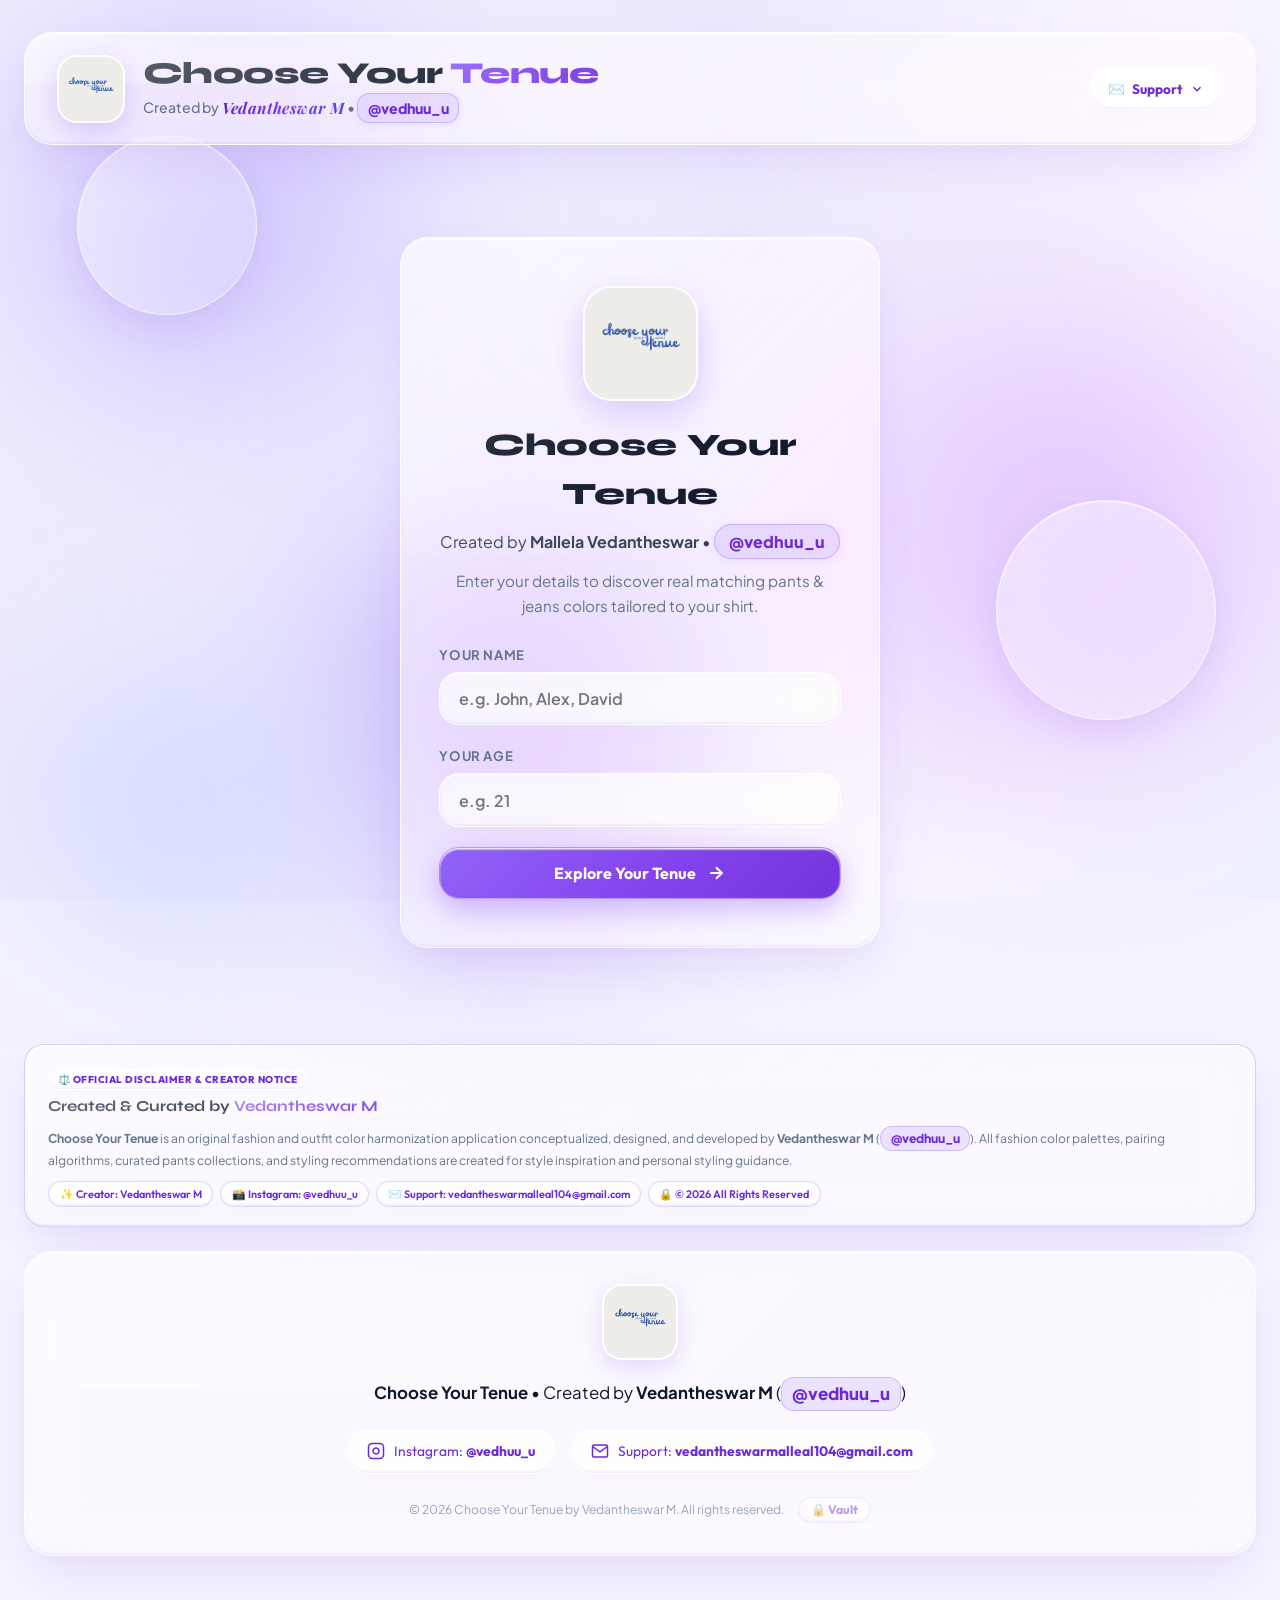
==== index.html @ fa58773b "Update creator name to Vedantheswar M" ====
<!DOCTYPE html>
<html lang="en">
<head>
  <meta charset="UTF-8">
  <meta name="viewport" content="width=device-width, initial-scale=1.0, maximum-scale=5.0, user-scalable=yes">
  <meta name="theme-color" content="#F5F3FF">
  <meta name="apple-mobile-web-app-capable" content="yes">
  <meta name="apple-mobile-web-app-status-bar-style" content="default">
  <title>Choose Your Tenue • by Vedantheswar M (@vedhuu_u)</title>
  <link rel="icon" type="image/png" href="images/logo.png">
  <link rel="preconnect" href="https://fonts.googleapis.com">
  <link rel="preconnect" href="https://fonts.gstatic.com" crossorigin>
  <link href="https://fonts.googleapis.com/css2?family=Plus+Jakarta+Sans:wght@400;500;600;700;800&family=Syne:wght@600;700;800&family=Outfit:wght@500;600;700;800&family=Playfair+Display:ital,wght@0,600;0,700;1,600;1,700&display=swap" rel="stylesheet">
  <link rel="stylesheet" href="style.css">
</head>
<body>
  <!-- DYNAMIC FLOATING GLASS REFRACTION ORBS & DISCS -->
  <div class="glass-orb orb-lavender-1"></div>
  <div class="glass-orb orb-lavender-2"></div>
  <div class="glass-orb orb-lavender-3"></div>
  <div class="glass-orb orb-lavender-4"></div>
  <div class="glass-geometric glass-disc-1"></div>
  <div class="glass-geometric glass-disc-2"></div>

  <div class="app-container">
    
    <!-- HEADER (DESKTOP & MOBILE RESPONSIVE) -->
    <header class="app-header glass-card-ultra">
      <div class="glass-sheen"></div>
      <div class="logo">
        <div class="logo-img-wrapper glass-chip-ultra">
          <img src="images/logo.png" alt="Choose Your Tenue Logo" class="brand-logo-img">
        </div>
        <div class="brand-text-container">
          <h1 class="brand-title">Choose Your <span>Tenue</span></h1>
          <p class="brand-tagline">Created by <strong class="creator-name-styled">Vedantheswar M</strong> • <a href="https://www.instagram.com/vedhuu_u?igsi=MW04eDJ3dDV0NHNpYw==" target="_blank" rel="noopener noreferrer" class="creator-tag">@vedhuu_u</a></p>
        </div>
      </div>

      <div class="header-actions">
        <!-- HOVER/TAP SUPPORT DROPDOWN (REVEALS INSTAGRAM & EMAIL) -->
        <div class="support-dropdown-container" id="supportDropdown">
          <button type="button" class="support-trigger-btn glass-chip-ultra" aria-haspopup="true" aria-expanded="false" id="supportBtn">
            <span class="support-icon">✉️</span>
            <span class="support-text">Support</span>
            <svg class="dropdown-arrow" width="14" height="14" viewBox="0 0 24 24" fill="none" stroke="currentColor" stroke-width="2.5"><path d="M6 9l6 6 6-6"/></svg>
          </button>

          <!-- FROSTED GLASS SUPPORT POPOVER -->
          <div class="support-glass-popover glass-card-ultra">
            <div class="glass-sheen"></div>
            <div class="popover-header">
              <span class="popover-badge">Contact & Creator</span>
              <h4>Need Outfit Help?</h4>
              <p class="popover-sub">Connect with Vedantheswar M via Instagram or Email</p>
            </div>

            <div class="popover-links-list">
              <!-- INSTAGRAM -->
              <a href="https://www.instagram.com/vedhuu_u?igsi=MW04eDJ3dDV0NHNpYw==" target="_blank" rel="noopener noreferrer" class="popover-link-card glass-card-inner-ultra">
                <div class="link-icon-box ig-icon-bg">📸</div>
                <div class="link-details">
                  <span class="link-platform">Instagram Profile</span>
                  <span class="link-handle">@vedhuu_u</span>
                </div>
                <span class="link-external-icon">↗</span>
              </a>

              <!-- EMAIL -->
              <a href="mailto:vedantheswarmalleal104@gmail.com" class="popover-link-card glass-card-inner-ultra">
                <div class="link-icon-box mail-icon-bg">✉️</div>
                <div class="link-details">
                  <span class="link-platform">Support Email</span>
                  <span class="link-handle email-truncate">vedantheswarmalleal104@gmail.com</span>
                </div>
                <span class="link-external-icon">↗</span>
              </a>
            </div>
          </div>
        </div>

        <!-- USER PROFILE BADGE -->
        <div id="userProfileBadge" class="user-badge glass-chip-ultra hidden">
          <span class="avatar-icon">👤</span>
          <div class="user-info">
            <span id="displayUserName" class="user-name">Alex</span>
            <span id="displayUserAge" class="user-age">Age 22</span>
          </div>
          <button id="logoutBtn" class="btn-logout" title="Change Profile">Change</button>
        </div>
      </div>
    </header>

    <!-- STEP 1: SIMPLE LOGIN (DESKTOP & MOBILE ADAPTIVE) -->
    <section id="loginSection" class="card login-card glass-card-ultra active-section">
      <div class="glass-sheen"></div>
      <div class="card-header">
        <div class="login-logo-wrapper glass-chip-ultra">
          <img src="images/logo.png" alt="Choose Your Tenue Official Logo" class="login-logo-img">
        </div>
        <h2>Choose Your Tenue</h2>
        <p class="login-subtext">Created by <strong>Mallela Vedantheswar</strong> • <a href="https://www.instagram.com/vedhuu_u?igsi=MW04eDJ3dDV0NHNpYw==" target="_blank" rel="noopener noreferrer" class="creator-badge">@vedhuu_u</a></p>
        <p class="login-desc">Enter your details to discover real matching pants & jeans colors tailored to your shirt.</p>
      </div>
      
      <form id="loginForm" class="login-form">
        <div class="input-group">
          <label for="userName">Your Name</label>
          <input type="text" id="userName" placeholder="e.g. John, Alex, David" required autocomplete="name" class="glass-input-ultra">
        </div>

        <div class="input-group">
          <label for="userAge">Your Age</label>
          <input type="number" id="userAge" placeholder="e.g. 21" min="10" max="100" required class="glass-input-ultra">
        </div>

        <button type="submit" class="btn btn-primary btn-block glass-btn-primary">
          <span>Explore Your Tenue</span>
          <svg width="20" height="20" viewBox="0 0 24 24" fill="none" stroke="currentColor" stroke-width="2.5"><path d="M5 12h14M12 5l7 7-7 7"/></svg>
        </button>
      </form>
    </section>

    <!-- STEP 2: SHIRT UPLOAD & RESULTS STUDIO -->
    <main id="mainStudio" class="studio-container hidden">
      
      <!-- TOP INPUT BAR: UPLOAD SHIRT IMAGE -->
      <section class="card input-card glass-card-ultra">
        <div class="glass-sheen"></div>
        <div class="input-card-header">
          <h3>Upload Your Shirt Photo</h3>
          <p>Drop a photo of your shirt to automatically analyze the tone and match real pant colors</p>
        </div>

        <div class="single-upload-container">
          <div class="upload-dropzone glass-dropzone-ultra" id="dropZone">
            <input type="file" id="shirtImageInput" accept="image/*" class="file-input-hidden">
            <div class="dropzone-content" id="dropZoneContent">
              <div class="upload-icon">📸</div>
              <p class="upload-text"><strong>Click to upload shirt photo</strong> or drag & drop</p>
              <span class="upload-hint">PNG, JPG, JPEG, WEBP or camera capture</span>
            </div>
            <div id="uploadStatus" class="upload-status hidden">
              <span class="spinner"></span>
              <span>Analyzing shirt fabric & finding aesthetic pairings...</span>
            </div>
          </div>

          <div id="imageControls" class="image-controls glass-chip-ultra hidden">
            <span id="detectedColorLabel" class="detected-badge">Detected: White Shirt</span>
            <button id="removeImageBtn" class="btn-text-action" type="button">Upload Another Shirt</button>
          </div>
        </div>
      </section>

      <!-- RESULTS: SIDE-BY-SIDE ON DESKTOP, FLUID ON MOBILE -->
      <section class="results-grid">
        
        <!-- LEFT SIDE: STICKY CLEAN OUTFIT LOOKBOOK (NO NAMES) -->
        <div class="card outfit-display-card glass-card-ultra" id="lookbookPreviewCard">
          <div class="glass-sheen"></div>
          <div class="panel-header">
            <div>
              <h3>Outfit Lookbook</h3>
              <p class="subtext">Seamless top-to-bottom outfit preview</p>
            </div>
          </div>

          <!-- SEAMLESS COMBINED OUTFIT VISUALIZER IN FROSTED CRYSTAL GLASS FRAME -->
          <div class="seamless-outfit-frame glass-photo-frame-ultra" id="lookbookCaptureZone">
            
            <!-- TOP: 3/4 SHIRT IMAGE -->
            <div class="seamless-shirt-box">
              <img id="uploadedPhotoPreview" src="images/sample_shirt.jpg" alt="Your Shirt" class="big-shirt-img">
            </div>

            <!-- CLEAN SEAM WAISTLINE DIVIDER -->
            <div class="outfit-seam-line"></div>

            <!-- BOTTOM: 3/4 MATCHING REAL PANT IMAGE -->
            <div class="seamless-pant-box">
              <img id="visualizerPantRealImg" src="images/pant_page_1.jpg" alt="Matching Pant" class="big-pant-img">
            </div>

          </div>

          <!-- DOWNLOAD LOOKBOOK ACTION BUTTON -->
          <button type="button" id="downloadLookbookBtn" class="btn btn-download-lookbook glass-btn-primary">
            <svg width="20" height="20" viewBox="0 0 24 24" fill="none" stroke="currentColor" stroke-width="2.5"><path d="M21 15v4a2 2 0 0 1-2 2H5a2 2 0 0 1-2-2v-4M7 10l5 5 5-5M12 15V3"/></svg>
            <span id="downloadBtnText">Download Outfit Lookbook</span>
          </button>
        </div>

        <!-- RIGHT SIDE: PANT COLOR CATEGORIES & COMBOS LIST -->
        <div class="card combos-card glass-card-ultra" id="combosCard">
          <div class="glass-sheen"></div>
          <div class="panel-header sticky-sub-header">
            <div>
              <h3>Pants by Color</h3>
              <p class="subtext">Select a color category to explore matching pants</p>
            </div>
            <span class="scroll-helper-badge glass-chip-ultra">🎨 Color Filter</span>
          </div>

          <!-- PANT COLOR CATEGORIES FILTER BAR (TOUCH HORIZONTAL SCROLL) -->
          <div class="filter-pills-bar-wrapper">
            <div class="filter-pills-bar" id="pantColorFilter">
              <button class="filter-btn glass-filter-btn-ultra active" data-color-filter="all">✨ All Colors (<span id="countAll">0</span>)</button>
              <button class="filter-btn glass-filter-btn-ultra filter-blue" data-color-filter="blue">🔵 Blue & Indigo (<span id="countBlue">0</span>)</button>
              <button class="filter-btn glass-filter-btn-ultra filter-black" data-color-filter="black">⚫ Black & Charcoal (<span id="countBlack">0</span>)</button>
              <button class="filter-btn glass-filter-btn-ultra filter-green" data-color-filter="green">🟢 Olive & Green (<span id="countGreen">0</span>)</button>
              <button class="filter-btn glass-filter-btn-ultra filter-cream" data-color-filter="cream">⚪ Cream & White (<span id="countCream">0</span>)</button>
              <button class="filter-btn glass-filter-btn-ultra filter-brown" data-color-filter="brown">🟤 Beige, Tan & Brown (<span id="countBrown">0</span>)</button>
            </div>
          </div>

          <!-- Personalized Age Advice Banner -->
          <div class="age-tip-banner glass-card-inner-ultra">
            <span class="banner-icon">💡</span>
            <span id="personalizedAgeTip">Tailored recommendations for your profile.</span>
          </div>

          <!-- List of All Pant and Jeans Suggestions -->
          <div class="combos-list" id="combosListContainer">
            <!-- Dynamically populated cards -->
          </div>

          <!-- PROMINENT DOWNLOAD OPTION DIRECTLY BELOW COMBOS -->
          <div class="combos-bottom-download-wrapper">
            <button type="button" id="downloadCombosBottomBtn" class="btn btn-download-lookbook glass-btn-primary btn-combos-download-large">
              <svg width="22" height="22" viewBox="0 0 24 24" fill="none" stroke="currentColor" stroke-width="2.5"><path d="M21 15v4a2 2 0 0 1-2 2H5a2 2 0 0 1-2-2v-4M7 10l5 5 5-5M12 15V3"/></svg>
              <span>Download Outfit Lookbook</span>
            </button>
          </div>

        </div>

      </section>

    </main>

    <!-- DISCLAIMER & CREATOR CREDITS CARD (COMPACT SMALL FONT) -->
    <section class="disclaimer-section">
      <div class="disclaimer-card glass-card-ultra">
        <div class="glass-sheen"></div>
        <div class="disclaimer-header">
          <span class="disclaimer-badge glass-chip-ultra">⚖️ Official Disclaimer & Creator Notice</span>
          <h3 class="disclaimer-title">Created & Curated by <span>Vedantheswar M</span></h3>
        </div>
        <p class="disclaimer-text">
          <strong>Choose Your Tenue</strong> is an original fashion and outfit color harmonization application conceptualized, designed, and developed by <strong>Vedantheswar M</strong> (<a href="https://www.instagram.com/vedhuu_u?igsi=MW04eDJ3dDV0NHNpYw==" target="_blank" rel="noopener noreferrer" class="creator-inline-tag">@vedhuu_u</a>). All fashion color palettes, pairing algorithms, curated pants collections, and styling recommendations are created for style inspiration and personal styling guidance.
        </p>
        <div class="disclaimer-pills-row">
          <span class="disclaimer-pill glass-chip-ultra">✨ Creator: Vedantheswar M</span>
          <a href="https://www.instagram.com/vedhuu_u?igsi=MW04eDJ3dDV0NHNpYw==" target="_blank" rel="noopener noreferrer" class="disclaimer-pill glass-chip-ultra disclaimer-link-pill">📸 Instagram: @vedhuu_u</a>
          <a href="mailto:vedantheswarmalleal104@gmail.com" class="disclaimer-pill glass-chip-ultra disclaimer-link-pill">✉️ Support: vedantheswarmalleal104@gmail.com</a>
          <span class="disclaimer-pill glass-chip-ultra">🔒 © 2026 All Rights Reserved</span>
        </div>
      </div>
    </section>

    <!-- FOOTER WITH INSTAGRAM & SUPPORT EMAIL (DESKTOP & MOBILE) -->
    <footer class="app-footer">
      <div class="footer-card glass-card-ultra">
        <div class="glass-sheen"></div>
        <div class="footer-logo-badge glass-chip-ultra">
          <img src="images/logo.png" alt="Choose Your Tenue" class="footer-logo-img">
        </div>
        <p class="footer-title"><strong>Choose Your Tenue</strong> • Created by <strong>Vedantheswar M</strong> (<a href="https://www.instagram.com/vedhuu_u?igsi=MW04eDJ3dDV0NHNpYw==" target="_blank" rel="noopener noreferrer" class="creator-inline-tag">@vedhuu_u</a>)</p>
        
        <div class="footer-links-group">
          <!-- INSTAGRAM LINK -->
          <a href="https://www.instagram.com/vedhuu_u?igsi=MW04eDJ3dDV0NHNpYw==" target="_blank" rel="noopener noreferrer" class="footer-link-pill glass-chip-ultra">
            <svg width="18" height="18" viewBox="0 0 24 24" fill="none" stroke="currentColor" stroke-width="2"><rect x="2" y="2" width="20" height="20" rx="5" ry="5"></rect><path d="M16 11.37A4 4 0 1 1 12.63 8 4 4 0 0 1 16 11.37z"></path><line x1="17.5" y1="6.5" x2="17.51" y2="6.5"></line></svg>
            <span>Instagram: <strong>@vedhuu_u</strong></span>
          </a>

          <!-- SUPPORT EMAIL LINK -->
          <a href="mailto:vedantheswarmalleal104@gmail.com" class="footer-link-pill glass-chip-ultra">
            <svg width="18" height="18" viewBox="0 0 24 24" fill="none" stroke="currentColor" stroke-width="2"><path d="M4 4h16c1.1 0 2 .9 2 2v12c0 1.1-.9 2-2 2H4c-1.1 0-2-.9-2-2V6c0-1.1.9-2 2-2z"></path><polyline points="22,6 12,13 2,6"></polyline></svg>
            <span class="footer-email-text">Support: <strong>vedantheswarmalleal104@gmail.com</strong></span>
          </a>
        </div>

        <div class="footer-bottom-row">
          <p class="footer-copyright">© 2026 Choose Your Tenue by Vedantheswar M. All rights reserved.</p>
          <button type="button" class="footer-vault-btn glass-chip-ultra" id="openVaultFooterBtn" title="Creator Data Vault">
            <span>🔒 Vault</span>
          </button>
        </div>
      </div>
    </footer>

  </div>

  <!-- PRIVATE CREATOR DATA VAULT MODAL (PROTECTED BY PIN) -->
  <div id="adminVaultModal" class="vault-modal-backdrop hidden" aria-hidden="true" role="dialog">
    <div class="vault-modal-container glass-card-ultra">
      <div class="glass-sheen"></div>
      
      <!-- VAULT HEADER -->
      <div class="vault-header">
        <div class="vault-title-box">
          <span class="vault-badge glass-chip-ultra">🔒 Creator Data Vault</span>
          <h3 class="vault-title">User Analytics & Database</h3>
          <p class="vault-sub">Private dashboard for <strong>Vedantheswar M</strong></p>
        </div>
        <button type="button" class="btn-vault-close glass-chip-ultra" id="closeVaultBtn" aria-label="Close Vault">✕</button>
      </div>

      <!-- PIN AUTHENTICATION GATE -->
      <div id="vaultAuthSection" class="vault-auth-box glass-card-inner-ultra">
        <div class="vault-lock-icon">🔐</div>
        <h4>Enter Creator Password</h4>
        <p>Enter your private password to view registered users data</p>
        <form id="vaultAuthForm" class="vault-pin-form">
          <input type="password" id="vaultPinInput" placeholder="Enter Password" required class="glass-input-ultra pin-input">
          <button type="submit" class="btn btn-primary glass-btn-primary">Unlock Vault</button>
        </form>
        <p id="vaultAuthError" class="vault-error-msg hidden">Incorrect Password. Access denied.</p>
      </div>

      <!-- UNLOCKED CREATOR DATA DASHBOARD -->
      <div id="vaultDashboardSection" class="vault-dashboard hidden">
        
        <!-- METRICS TILES -->
        <div class="vault-metrics-grid">
          <div class="metric-tile glass-card-inner-ultra">
            <span class="metric-label">Total Styled Users</span>
            <span class="metric-value" id="vaultTotalUsers">0</span>
          </div>
          <div class="metric-tile glass-card-inner-ultra">
            <span class="metric-label">Average Age</span>
            <span class="metric-value" id="vaultAvgAge">0</span>
          </div>
          <div class="metric-tile glass-card-inner-ultra">
            <span class="metric-label">Total Visits</span>
            <span class="metric-value" id="vaultTotalVisits">0</span>
          </div>
          <div class="metric-tile glass-card-inner-ultra">
            <span class="metric-label">Repeat Rate</span>
            <span class="metric-value" id="vaultRepeatRate">0%</span>
          </div>
        </div>

        <!-- INTERACTIVE DATA VISUALIZATION CHARTS -->
        <div class="vault-charts-grid">
          
          <!-- CHART 1: AGE DEMOGRAPHICS SPECTRUM -->
          <div class="vault-chart-card glass-card-inner-ultra">
            <div class="chart-header">
              <span class="chart-icon">📊</span>
              <h4>Age Demographics Breakdown</h4>
            </div>
            <div class="chart-bars-list" id="ageChartContainer">
              <!-- Dynamically populated animated age bars -->
            </div>
          </div>

          <!-- CHART 2: DEVICE & ENGAGEMENT METRICS -->
          <div class="vault-chart-card glass-card-inner-ultra">
            <div class="chart-header">
              <span class="chart-icon">📱</span>
              <h4>Device & Engagement Share</h4>
            </div>
            <div class="device-stats-wrapper">
              <div class="device-ratio-bar" id="deviceRatioBar">
                <div class="ratio-segment segment-mobile" id="segmentMobile" style="width: 75%;"></div>
                <div class="ratio-segment segment-desktop" id="segmentDesktop" style="width: 25%;"></div>
              </div>
              <div class="device-legend-row">
                <div class="legend-item">
                  <span class="legend-dot dot-mobile"></span>
                  <span>Mobile: <strong id="statMobilePercent">75%</strong></span>
                </div>
                <div class="legend-item">
                  <span class="legend-dot dot-desktop"></span>
                  <span>Desktop: <strong id="statDesktopPercent">25%</strong></span>
                </div>
              </div>
            </div>
          </div>

        </div>

        <!-- ACTIONS BAR -->
        <div class="vault-actions-bar">
          <input type="text" id="vaultSearchInput" placeholder="🔍 Search by name..." class="glass-input-ultra vault-search-input">
          <button type="button" id="exportCsvBtn" class="btn-export-csv glass-chip-ultra">
            <span>📥 Export to Excel / CSV</span>
          </button>
        </div>

        <!-- USER RECORDS TABLE -->
        <div class="vault-table-wrapper">
          <table class="vault-table">
            <thead>
              <tr>
                <th>#</th>
                <th>Name</th>
                <th>Age</th>
                <th>Joined Date</th>
                <th>Last Login</th>
                <th>Visits</th>
              </tr>
            </thead>
            <tbody id="vaultTableBody">
              <!-- Dynamically populated rows -->
            </tbody>
          </table>
        </div>

        <div class="vault-footer-actions">
          <button type="button" id="clearVaultBtn" class="btn-clear-vault">Clear All Records</button>
          <button type="button" id="lockVaultBtn" class="btn-lock-vault glass-chip-ultra">Lock Vault</button>
        </div>

      </div>

    </div>
  </div>

  <!-- HIDDEN CANVAS FOR COLOR EXTRACTION & LOOKBOOK EXPORT -->
  <canvas id="colorCanvas" style="display:none;"></canvas>
  <canvas id="lookbookExportCanvas" style="display:none;"></canvas>

  <script src="app.js"></script>
</body>
</html>
---- style.css ----
/* ========================================================
   Choose Your Tenue • Ultra Glassmorphic Design System
   Created by Mallela Vedantheswar (@vedhuu_u)
   Desktop & Mobile Responsive Edition
   Clean Lookbook & Download (No Names)
   Compact Disclaimer in Small Font Size
   ======================================================== */

:root {
  /* Pastel Lavender Canvas */
  --bg-page: #F5F3FF;
  --bg-gradient: radial-gradient(circle at 10% 20%, #F5F3FF 0%, #EDE9FE 45%, #FAF5FF 80%, #EEF2FF 100%);
  
  /* Ultra Frosted Glass Surface */
  --glass-surface: rgba(255, 255, 255, 0.48);
  --glass-surface-hover: rgba(255, 255, 255, 0.75);
  --glass-surface-active: rgba(255, 255, 255, 0.9);
  --glass-inner: rgba(255, 255, 255, 0.45);
  
  /* Glass Specular Borders & Highlights */
  --glass-border: rgba(255, 255, 255, 0.85);
  --glass-border-subtle: rgba(255, 255, 255, 0.55);
  --glass-border-active: rgba(139, 92, 246, 0.85);
  
  /* Glassmorphism Refraction & Shadows */
  --glass-shadow: 0 20px 50px -10px rgba(109, 40, 217, 0.12), 0 6px 18px rgba(0, 0, 0, 0.02);
  --glass-shadow-hover: 0 25px 60px -10px rgba(139, 92, 246, 0.25), 0 8px 24px rgba(0, 0, 0, 0.04);
  --glass-inset: inset 0 1.5px 1.5px 0 rgba(255, 255, 255, 0.95), inset 0 -1.5px 2px 0 rgba(139, 92, 246, 0.12);
  
  /* Text */
  --text-main: #0F172A;
  --text-body: #334155;
  --text-muted: #64748B;
  --text-dim: #94A3B8;
  
  /* Translucent Color Family Accents for Glass */
  --color-blue-bg: rgba(14, 165, 233, 0.14);
  --color-blue-text: #0284C7;
  --color-blue-border: rgba(14, 165, 233, 0.3);
  
  --color-black-bg: rgba(15, 23, 42, 0.12);
  --color-black-text: #1E293B;
  --color-black-border: rgba(15, 23, 42, 0.25);
  
  --color-green-bg: rgba(16, 185, 129, 0.14);
  --color-green-text: #059669;
  --color-green-border: rgba(16, 185, 129, 0.3);
  
  --color-cream-bg: rgba(234, 179, 8, 0.15);
  --color-cream-text: #B45309;
  --color-cream-border: rgba(234, 179, 8, 0.35);
  
  --color-brown-bg: rgba(217, 119, 6, 0.14);
  --color-brown-text: #B45309;
  --color-brown-border: rgba(217, 119, 6, 0.3);
  
  --pastel-lavender: rgba(139, 92, 246, 0.15);
  --pastel-lavender-text: #6D28D9;
  --pastel-lavender-border: rgba(139, 92, 246, 0.35);
  
  /* Primary Action Gradient */
  --primary-gradient: linear-gradient(135deg, rgba(139, 92, 246, 0.95) 0%, rgba(124, 58, 237, 0.95) 55%, rgba(109, 40, 217, 0.95) 100%);
  --accent-glow: rgba(139, 92, 246, 0.4);
  
  --radius-sm: 12px;
  --radius-md: 20px;
  --radius-lg: 28px;
  --radius-full: 9999px;
  
  --blur-ultra: blur(28px) saturate(210%) contrast(102%);
  --blur-med: blur(18px) saturate(190%);
  --blur-soft: blur(12px);
  
  --transition: all 0.28s cubic-bezier(0.34, 1.56, 0.64, 1);
}

/* ========================================================
   BASE RESETS & TOUCH OPTIMIZATIONS
   ======================================================== */
html {
  scroll-behavior: smooth;
  -webkit-text-size-adjust: 100%;
}

* {
  box-sizing: border-box;
  margin: 0;
  padding: 0;
  -webkit-tap-highlight-color: transparent;
}

body {
  font-family: 'Plus Jakarta Sans', -apple-system, BlinkMacSystemFont, sans-serif;
  background-color: var(--bg-page);
  background-image: var(--bg-gradient);
  background-attachment: fixed;
  color: var(--text-body);
  min-height: 100vh;
  line-height: 1.6;
  position: relative;
  overflow-x: hidden;
  -webkit-font-smoothing: antialiased;
}

a {
  text-decoration: none;
  color: inherit;
}

button {
  touch-action: manipulation;
}

/* ========================================================
   FROSTED GLASS CUSTOM SCROLLBARS (EASY SCROLL)
   ======================================================== */
::-webkit-scrollbar {
  width: 8px;
  height: 8px;
}

::-webkit-scrollbar-track {
  background: rgba(245, 243, 255, 0.5);
  backdrop-filter: blur(8px);
}

::-webkit-scrollbar-thumb {
  background: rgba(139, 92, 246, 0.35);
  border-radius: var(--radius-full);
  border: 2px solid rgba(255, 255, 255, 0.6);
  backdrop-filter: blur(8px);
  transition: var(--transition);
}

::-webkit-scrollbar-thumb:hover {
  background: rgba(139, 92, 246, 0.7);
  box-shadow: 0 0 10px rgba(139, 92, 246, 0.4);
}

/* ========================================================
   FLOATING GLASS REFRACTION ORBS & 3D DISCS
   ======================================================== */
.glass-orb {
  position: fixed;
  border-radius: 50%;
  pointer-events: none;
  z-index: 0;
  animation: floatOrb 18s ease-in-out infinite alternate;
}

.orb-lavender-1 {
  width: clamp(320px, 45vw, 580px);
  height: clamp(320px, 45vw, 580px);
  top: -80px;
  left: -80px;
  background: radial-gradient(circle, rgba(196, 181, 253, 0.9) 0%, rgba(221, 214, 254, 0.6) 55%, transparent 75%);
  filter: blur(80px);
}

.orb-lavender-2 {
  width: clamp(340px, 50vw, 620px);
  height: clamp(340px, 50vw, 620px);
  top: 25%;
  right: -100px;
  background: radial-gradient(circle, rgba(216, 180, 254, 0.88) 0%, rgba(233, 213, 255, 0.58) 55%, transparent 75%);
  filter: blur(90px);
  animation-duration: 22s;
  animation-delay: -5s;
}

.orb-lavender-3 {
  width: clamp(280px, 40vw, 520px);
  height: clamp(280px, 40vw, 520px);
  bottom: -80px;
  left: 20%;
  background: radial-gradient(circle, rgba(167, 139, 250, 0.75) 0%, rgba(196, 181, 253, 0.5) 55%, transparent 75%);
  filter: blur(85px);
  animation-duration: 20s;
  animation-delay: -8s;
}

.orb-lavender-4 {
  width: clamp(240px, 35vw, 440px);
  height: clamp(240px, 35vw, 440px);
  top: 65%;
  left: -40px;
  background: radial-gradient(circle, rgba(199, 210, 254, 0.85) 0%, rgba(224, 231, 255, 0.55) 55%, transparent 75%);
  filter: blur(80px);
  animation-duration: 16s;
  animation-delay: -2s;
}

.glass-geometric {
  position: fixed;
  border-radius: 50%;
  pointer-events: none;
  z-index: 0;
  background: linear-gradient(135deg, rgba(255, 255, 255, 0.45) 0%, rgba(255, 255, 255, 0.1) 100%);
  backdrop-filter: blur(8px);
  -webkit-backdrop-filter: blur(8px);
  border: 1px solid rgba(255, 255, 255, 0.6);
  box-shadow: 0 15px 35px rgba(109, 40, 217, 0.1), inset 0 1px 1px rgba(255, 255, 255, 0.8);
  animation: floatDisc 14s ease-in-out infinite alternate;
}

.glass-disc-1 {
  width: clamp(100px, 15vw, 180px);
  height: clamp(100px, 15vw, 180px);
  top: 15%;
  left: 6%;
}

.glass-disc-2 {
  width: clamp(120px, 18vw, 220px);
  height: clamp(120px, 18vw, 220px);
  bottom: 20%;
  right: 5%;
  animation-duration: 18s;
  animation-delay: -6s;
}

@keyframes floatOrb {
  0% { transform: translate(0, 0) scale(1); }
  50% { transform: translate(45px, 35px) scale(1.08); }
  100% { transform: translate(-35px, -45px) scale(0.94); }
}

@keyframes floatDisc {
  0% { transform: translateY(0) rotate(0deg); }
  100% { transform: translateY(-25px) rotate(15deg); }
}

/* ========================================================
   APP CONTAINER
   ======================================================== */
.app-container {
  position: relative;
  z-index: 1;
  max-width: 1280px;
  margin: 0 auto;
  padding: clamp(1.2rem, 3vw, 2rem) clamp(1rem, 3vw, 1.5rem) 4rem;
  display: flex;
  flex-direction: column;
  min-height: 100vh;
}

/* ========================================================
   ULTRA FROSTED GLASS CARDS
   ======================================================== */
.glass-card-ultra {
  background: var(--glass-surface);
  backdrop-filter: var(--blur-ultra);
  -webkit-backdrop-filter: var(--blur-ultra);
  border: 1.5px solid var(--glass-border);
  border-radius: var(--radius-lg);
  box-shadow: var(--glass-shadow), var(--glass-inset);
  transition: var(--transition);
  position: relative;
  overflow: hidden;
}

.glass-sheen {
  position: absolute;
  top: 0;
  left: 0;
  right: 0;
  height: 45%;
  background: linear-gradient(135deg, rgba(255, 255, 255, 0.38) 0%, rgba(255, 255, 255, 0.08) 40%, transparent 80%);
  pointer-events: none;
  border-top-left-radius: inherit;
  border-top-right-radius: inherit;
}

.glass-chip-ultra {
  background: rgba(255, 255, 255, 0.72);
  backdrop-filter: var(--blur-med);
  -webkit-backdrop-filter: var(--blur-med);
  border: 1.5px solid var(--glass-border);
  box-shadow: 0 6px 18px rgba(0, 0, 0, 0.02), var(--glass-inset);
}

.card {
  padding: clamp(1.35rem, 3vw, 2rem);
}

.hidden {
  display: none !important;
}

/* ========================================================
   HEADER & USER BADGE (DESKTOP & MOBILE RESPONSIVE)
   ======================================================== */
.app-header {
  display: flex;
  justify-content: space-between;
  align-items: center;
  padding: clamp(1rem, 2.5vw, 1.35rem) clamp(1.2rem, 3vw, 2rem);
  margin-bottom: clamp(1.5rem, 3vw, 2.2rem);
  flex-wrap: wrap;
  gap: 1rem;
  overflow: visible;
}

.logo {
  display: flex;
  align-items: center;
  gap: clamp(0.75rem, 2vw, 1.1rem);
}

.logo-img-wrapper {
  background: #FFFFFF;
  width: clamp(56px, 7vw, 68px);
  height: clamp(56px, 7vw, 68px);
  display: flex;
  align-items: center;
  justify-content: center;
  border-radius: var(--radius-md);
  box-shadow: 0 8px 24px rgba(139, 92, 246, 0.25), var(--glass-inset);
  flex-shrink: 0;
  overflow: hidden;
  padding: 0;
  border: 2px solid var(--glass-border);
}

.brand-logo-img {
  width: 100%;
  height: 100%;
  object-fit: cover;
  display: block;
  transition: var(--transition);
}

.logo-img-wrapper:hover .brand-logo-img {
  transform: scale(1.08);
}

.logo-icon {
  font-size: clamp(1.5rem, 3vw, 1.9rem);
  background: rgba(255, 255, 255, 0.9);
  width: clamp(46px, 6vw, 56px);
  height: clamp(46px, 6vw, 56px);
  display: flex;
  align-items: center;
  justify-content: center;
  border-radius: var(--radius-md);
  box-shadow: 0 8px 24px rgba(139, 92, 246, 0.22), var(--glass-inset);
  flex-shrink: 0;
}

.brand-text-container {
  display: flex;
  flex-direction: column;
}

.brand-title {
  font-family: 'Syne', sans-serif;
  font-size: clamp(1.4rem, 3vw, 1.9rem);
  font-weight: 800;
  letter-spacing: -0.5px;
  color: var(--text-main);
  line-height: 1.2;
}

.brand-title span {
  background: var(--primary-gradient);
  -webkit-background-clip: text;
  -webkit-text-fill-color: transparent;
}

.brand-tagline {
  font-size: clamp(0.78rem, 1.8vw, 0.88rem);
  color: var(--text-muted);
  font-weight: 500;
  margin-top: 0.15rem;
}

.creator-name-styled {
  font-family: 'Playfair Display', 'Syne', serif;
  font-style: italic;
  font-weight: 700;
  font-size: clamp(0.88rem, 2vw, 0.98rem);
  letter-spacing: 0.4px;
  background: linear-gradient(135deg, #5B21B6 0%, #7C3AED 50%, #4F46E5 100%);
  -webkit-background-clip: text;
  -webkit-text-fill-color: transparent;
  display: inline-block;
  padding: 0 1px;
}

.creator-tag {
  display: inline-block;
  font-weight: 800;
  color: #6D28D9;
  background: rgba(139, 92, 246, 0.14);
  padding: 0.15rem 0.6rem;
  border-radius: var(--radius-sm);
  border: 1px solid rgba(139, 92, 246, 0.3);
  box-shadow: 0 2px 8px rgba(139, 92, 246, 0.1);
  transition: var(--transition);
}

.creator-tag:hover, .creator-tag:active {
  background: #8B5CF6;
  color: #FFFFFF;
  border-color: #8B5CF6;
  transform: translateY(-2px) scale(1.04);
  box-shadow: 0 4px 15px rgba(139, 92, 246, 0.35);
}

.creator-badge {
  display: inline-block;
  font-weight: 800;
  color: #6D28D9;
  background: rgba(139, 92, 246, 0.15);
  padding: 0.22rem 0.9rem;
  border-radius: var(--radius-full);
  border: 1px solid rgba(139, 92, 246, 0.35);
  box-shadow: 0 2px 10px rgba(139, 92, 246, 0.12);
  transition: var(--transition);
}

.creator-badge:hover, .creator-badge:active {
  background: #8B5CF6;
  color: #FFFFFF;
  border-color: #8B5CF6;
  transform: translateY(-2px) scale(1.05);
  box-shadow: 0 6px 20px rgba(139, 92, 246, 0.4);
}

.creator-inline-tag {
  font-weight: 800;
  color: #6D28D9;
  background: rgba(139, 92, 246, 0.15);
  padding: 0.15rem 0.6rem;
  border-radius: var(--radius-sm);
  border: 1px solid rgba(139, 92, 246, 0.3);
  display: inline-block;
  transition: var(--transition);
}

.creator-inline-tag:hover {
  background: #8B5CF6;
  color: #FFFFFF;
}

.header-actions {
  display: flex;
  align-items: center;
  gap: 0.75rem;
  position: relative;
}

/* ========================================================
   HOVER/TAP SUPPORT DROPDOWN POPOVER
   ======================================================== */
.support-dropdown-container {
  position: relative;
  display: inline-block;
}

.support-trigger-btn {
  display: inline-flex;
  align-items: center;
  gap: 0.45rem;
  font-family: 'Outfit', sans-serif;
  font-size: clamp(0.8rem, 1.8vw, 0.85rem);
  font-weight: 700;
  color: #6D28D9;
  padding: 0.52rem clamp(0.85rem, 2vw, 1.15rem);
  border-radius: var(--radius-full);
  cursor: pointer;
  border: 1.5px solid var(--glass-border);
  transition: var(--transition);
  background: rgba(255, 255, 255, 0.82);
  min-height: 42px;
}

.support-trigger-btn:hover,
.support-dropdown-container:hover .support-trigger-btn,
.support-dropdown-container.open .support-trigger-btn {
  background: #8B5CF6;
  color: #FFFFFF;
  border-color: #8B5CF6;
  transform: translateY(-2px);
  box-shadow: 0 8px 24px rgba(139, 92, 246, 0.35);
}

.dropdown-arrow {
  transition: transform 0.3s ease;
}

.support-dropdown-container:hover .dropdown-arrow,
.support-dropdown-container.open .dropdown-arrow {
  transform: rotate(180deg);
}

/* Frosted Glass Support Popover Panel */
.support-glass-popover {
  position: absolute;
  top: calc(100% + 10px);
  right: 0;
  width: clamp(280px, 85vw, 320px);
  padding: 1.25rem;
  z-index: 1000;
  opacity: 0;
  visibility: hidden;
  transform: translateY(10px) scale(0.96);
  transition: all 0.28s cubic-bezier(0.34, 1.56, 0.64, 1);
  box-shadow: 0 20px 50px -10px rgba(109, 40, 217, 0.3), var(--glass-inset);
  pointer-events: none;
}

/* Trigger on hover / focus / tap open */
.support-dropdown-container:hover .support-glass-popover,
.support-dropdown-container:focus-within .support-glass-popover,
.support-dropdown-container.open .support-glass-popover {
  opacity: 1;
  visibility: visible;
  transform: translateY(0) scale(1);
  pointer-events: auto;
}

.popover-header {
  margin-bottom: 0.85rem;
}

.popover-badge {
  display: inline-block;
  font-family: 'Outfit', sans-serif;
  font-size: 0.68rem;
  font-weight: 800;
  text-transform: uppercase;
  letter-spacing: 0.5px;
  color: #6D28D9;
  background: rgba(139, 92, 246, 0.14);
  padding: 0.16rem 0.55rem;
  border-radius: var(--radius-full);
  margin-bottom: 0.3rem;
}

.popover-header h4 {
  font-family: 'Syne', sans-serif;
  font-size: 1.1rem;
  font-weight: 800;
  color: var(--text-main);
  line-height: 1.25;
}

.popover-sub {
  font-size: 0.76rem;
  color: var(--text-muted);
  margin-top: 0.2rem;
}

.popover-links-list {
  display: flex;
  flex-direction: column;
  gap: 0.6rem;
}

.popover-link-card {
  display: grid;
  grid-template-columns: auto 1fr auto;
  align-items: center;
  gap: 0.75rem;
  padding: 0.75rem 0.85rem;
  border-radius: var(--radius-md);
  transition: var(--transition);
  cursor: pointer;
}

.popover-link-card:hover, .popover-link-card:active {
  background: rgba(255, 255, 255, 0.95);
  border-color: #8B5CF6;
  transform: translateX(3px);
  box-shadow: 0 6px 18px rgba(139, 92, 246, 0.22);
}

.link-icon-box {
  width: 36px;
  height: 36px;
  border-radius: var(--radius-sm);
  display: flex;
  align-items: center;
  justify-content: center;
  font-size: 1.15rem;
  box-shadow: 0 2px 8px rgba(0, 0, 0, 0.05);
}

.ig-icon-bg {
  background: linear-gradient(135deg, rgba(244, 63, 94, 0.18) 0%, rgba(168, 85, 247, 0.2) 100%);
  border: 1px solid rgba(244, 63, 94, 0.3);
}

.mail-icon-bg {
  background: linear-gradient(135deg, rgba(14, 165, 233, 0.18) 0%, rgba(139, 92, 246, 0.2) 100%);
  border: 1px solid rgba(14, 165, 233, 0.3);
}

.link-details {
  display: flex;
  flex-direction: column;
  overflow: hidden;
}

.link-platform {
  font-size: 0.7rem;
  font-weight: 700;
  color: var(--text-muted);
  text-transform: uppercase;
  letter-spacing: 0.3px;
}

.link-handle {
  font-family: 'Outfit', sans-serif;
  font-size: 0.86rem;
  font-weight: 700;
  color: var(--text-main);
}

.email-truncate {
  font-size: 0.74rem;
  white-space: nowrap;
  overflow: hidden;
  text-overflow: ellipsis;
  max-width: 170px;
}

.link-external-icon {
  font-size: 0.95rem;
  font-weight: 800;
  color: #8B5CF6;
}

/* User Profile Badge */
.user-badge {
  display: flex;
  align-items: center;
  gap: 0.75rem;
  padding: 0.45rem 1rem;
  border-radius: var(--radius-full);
  min-height: 42px;
}

.avatar-icon {
  font-size: 1.1rem;
}

.user-info {
  display: flex;
  flex-direction: column;
}

.user-name {
  font-weight: 700;
  font-size: 0.88rem;
  color: var(--text-main);
  line-height: 1.2;
}

.user-age {
  font-size: 0.74rem;
  color: #7C3AED;
  font-weight: 700;
}

.btn-logout {
  background: rgba(244, 63, 94, 0.12);
  border: 1px solid rgba(244, 63, 94, 0.25);
  color: #E11D48;
  font-size: 0.74rem;
  font-weight: 700;
  padding: 0.25rem 0.65rem;
  border-radius: var(--radius-full);
  cursor: pointer;
  transition: var(--transition);
}

.btn-logout:hover, .btn-logout:active {
  background: rgba(244, 63, 94, 0.22);
  transform: scale(1.05);
}

/* ========================================================
   STEP 1: LOGIN FORM (DESKTOP & MOBILE RESPONSIVE)
   ======================================================== */
.login-card {
  max-width: 480px;
  margin: clamp(2rem, 5vw, 3.5rem) auto;
  text-align: center;
  padding: clamp(2rem, 4vw, 3rem) clamp(1.5rem, 4vw, 2.4rem);
  animation: fadeIn 0.4s ease-out;
}

.login-logo-wrapper {
  width: clamp(96px, 15vw, 115px);
  height: clamp(96px, 15vw, 115px);
  border-radius: var(--radius-lg);
  display: flex;
  align-items: center;
  justify-content: center;
  margin: 0 auto 1.25rem;
  background: #FFFFFF;
  box-shadow: 0 12px 35px rgba(139, 92, 246, 0.28), var(--glass-inset);
  overflow: hidden;
  padding: 0;
  border: 2.5px solid var(--glass-border);
  transition: var(--transition);
}

.login-logo-wrapper:hover {
  transform: translateY(-3px) scale(1.05);
  box-shadow: 0 18px 40px rgba(139, 92, 246, 0.4);
}

.login-logo-img {
  width: 100%;
  height: 100%;
  object-fit: cover;
  display: block;
}

.icon-circle {
  width: clamp(64px, 8vw, 76px);
  height: clamp(64px, 8vw, 76px);
  border-radius: 50%;
  display: flex;
  align-items: center;
  justify-content: center;
  font-size: clamp(2rem, 4vw, 2.3rem);
  margin: 0 auto 1.25rem;
  background: rgba(255, 255, 255, 0.88);
  box-shadow: 0 10px 30px rgba(139, 92, 246, 0.22), var(--glass-inset);
}

.card-header h2 {
  font-family: 'Syne', sans-serif;
  font-size: clamp(1.6rem, 3.5vw, 1.95rem);
  font-weight: 800;
  color: var(--text-main);
  margin-bottom: 0.25rem;
}

.login-subtext {
  margin-bottom: 0.65rem !important;
}

.login-desc {
  color: var(--text-muted);
  font-size: clamp(0.88rem, 2vw, 0.95rem);
  margin-bottom: 1.6rem;
}

.login-form {
  display: flex;
  flex-direction: column;
  gap: 1.25rem;
  text-align: left;
}

.input-group {
  display: flex;
  flex-direction: column;
  gap: 0.45rem;
}

.input-group label {
  font-size: 0.82rem;
  font-weight: 700;
  color: var(--text-muted);
  text-transform: uppercase;
  letter-spacing: 0.6px;
}

.glass-input-ultra {
  background: rgba(255, 255, 255, 0.62);
  backdrop-filter: var(--blur-med);
  -webkit-backdrop-filter: var(--blur-med);
  border: 1.5px solid var(--glass-border);
  border-radius: var(--radius-md);
  padding: clamp(0.85rem, 2vw, 0.95rem) 1.15rem;
  color: var(--text-main);
  font-size: 1rem;
  font-family: inherit;
  font-weight: 600;
  outline: none;
  transition: var(--transition);
  box-shadow: inset 0 2px 4px rgba(0, 0, 0, 0.02), var(--glass-inset);
  min-height: 48px;
}

.glass-input-ultra:focus {
  background: rgba(255, 255, 255, 0.95);
  border-color: #8B5CF6;
  box-shadow: 0 0 0 4px rgba(139, 92, 246, 0.25), var(--glass-inset);
}

.btn {
  display: inline-flex;
  align-items: center;
  justify-content: center;
  gap: 0.6rem;
  font-family: 'Outfit', sans-serif;
  font-weight: 700;
  border-radius: var(--radius-md);
  padding: 0.95rem 1.75rem;
  cursor: pointer;
  transition: all 0.22s cubic-bezier(0.34, 1.56, 0.64, 1);
  border: none;
  font-size: 1rem;
  min-height: 48px;
  position: relative;
  overflow: hidden;
  user-select: none;
}

/* Button Active Press Animation */
.btn:active,
.filter-btn:active,
.combo-action-btn:active,
.btn-scroll-action:active,
.support-trigger-btn:active,
.btn-text-action:active,
.btn-logout:active {
  transform: scale(0.92) translateY(2px) !important;
  box-shadow: 0 2px 10px rgba(109, 40, 217, 0.2) !important;
  transition: transform 0.08s ease !important;
}

/* Button Clicked Spring-Pop Keyframe Class */
.btn-clicked {
  animation: buttonPop 0.42s cubic-bezier(0.175, 0.885, 0.32, 1.4) forwards;
}

@keyframes buttonPop {
  0% { transform: scale(1); }
  28% { transform: scale(0.91) translateY(2px); }
  65% { transform: scale(1.06) translateY(-2px); }
  100% { transform: scale(1) translateY(0); }
}

/* Liquid Expanding Glass Ripple on Click */
.btn-ripple {
  position: absolute;
  border-radius: 50%;
  background: radial-gradient(circle, rgba(255, 255, 255, 0.85) 0%, rgba(221, 214, 254, 0.5) 45%, rgba(139, 92, 246, 0) 75%);
  transform: scale(0);
  animation: rippleAnimation 0.6s cubic-bezier(0.25, 1, 0.5, 1) forwards;
  pointer-events: none;
  z-index: 10;
}

@keyframes rippleAnimation {
  0% {
    transform: scale(0);
    opacity: 0.85;
  }
  100% {
    transform: scale(4.5);
    opacity: 0;
  }
}

.glass-btn-primary {
  background: var(--primary-gradient);
  color: #FFFFFF;
  border: 1.5px solid rgba(255, 255, 255, 0.4);
  box-shadow: 0 10px 28px var(--accent-glow), var(--glass-inset);
}

.glass-btn-primary:hover, .glass-btn-primary:active {
  transform: translateY(-2px);
  box-shadow: 0 14px 35px rgba(139, 92, 246, 0.5);
}

.btn-block {
  width: 100%;
}

/* Download Lookbook Button (Large Easy Tap) */
.btn-download-lookbook {
  width: 100%;
  padding: 0.95rem 1.45rem;
  font-size: clamp(0.92rem, 2.2vw, 1.02rem);
  font-weight: 800;
  letter-spacing: 0.3px;
  border-radius: var(--radius-md);
  margin-top: 0.35rem;
  gap: 0.65rem;
  background: linear-gradient(135deg, rgba(124, 58, 237, 0.96) 0%, rgba(109, 40, 217, 0.98) 100%);
  border: 2px solid rgba(255, 255, 255, 0.65);
  box-shadow: 0 10px 28px rgba(109, 40, 217, 0.42), var(--glass-inset);
  min-height: 52px;
}

.btn-download-lookbook:hover, .btn-download-lookbook:active {
  background: linear-gradient(135deg, rgba(139, 92, 246, 0.98) 0%, rgba(124, 58, 237, 0.98) 100%);
  transform: translateY(-2px);
  box-shadow: 0 14px 35px rgba(109, 40, 217, 0.55);
}

/* Combos Bottom Download Wrapper */
.combos-bottom-download-wrapper {
  margin-top: 1.5rem;
  padding-top: 1rem;
  border-top: 1.5px solid var(--glass-border);
  width: 100%;
}

.btn-combos-download-large {
  padding: 1.05rem 1.6rem !important;
  font-size: clamp(0.95rem, 2.5vw, 1.08rem) !important;
  font-weight: 800 !important;
  border-radius: var(--radius-md) !important;
  background: var(--primary-gradient) !important;
  box-shadow: 0 12px 32px rgba(109, 40, 217, 0.45), var(--glass-inset) !important;
  min-height: 54px !important;
  display: flex !important;
  align-items: center !important;
  justify-content: center !important;
  gap: 0.65rem !important;
  cursor: pointer !important;
}

.btn-combos-download-large:hover, .btn-combos-download-large:active {
  background: linear-gradient(135deg, #7C3AED 0%, #6D28D9 100%) !important;
  transform: translateY(-2px) scale(1.02) !important;
  box-shadow: 0 16px 40px rgba(109, 40, 217, 0.6) !important;
}

/* ========================================================
   STUDIO: SHIRT UPLOAD BAR (ULTRA GLASS)
   ======================================================== */
.studio-container {
  display: flex;
  flex-direction: column;
  gap: clamp(1.35rem, 3vw, 2rem);
  animation: fadeIn 0.4s ease-out;
}

.input-card {
  padding: clamp(1.35rem, 3vw, 2rem) clamp(1.2rem, 3.5vw, 2.2rem);
}

.input-card-header h3 {
  font-family: 'Syne', sans-serif;
  font-size: clamp(1.2rem, 2.5vw, 1.4rem);
  font-weight: 800;
  color: var(--text-main);
  margin-bottom: 0.25rem;
}

.input-card-header p {
  color: var(--text-muted);
  font-size: clamp(0.85rem, 2vw, 0.92rem);
  margin-bottom: 1.25rem;
}

.single-upload-container {
  display: flex;
  flex-direction: column;
  gap: 0.85rem;
}

.glass-dropzone-ultra {
  border: 2px dashed rgba(139, 92, 246, 0.45);
  border-radius: var(--radius-md);
  padding: clamp(1.35rem, 3vw, 1.85rem) 1.25rem;
  text-align: center;
  cursor: pointer;
  transition: var(--transition);
  background: rgba(255, 255, 255, 0.42);
  backdrop-filter: var(--blur-med);
  -webkit-backdrop-filter: var(--blur-med);
  position: relative;
  box-shadow: var(--glass-inset);
}

.glass-dropzone-ultra:hover, .glass-dropzone-ultra.dragover, .glass-dropzone-ultra:active {
  border-color: #8B5CF6;
  background: rgba(255, 255, 255, 0.78);
  transform: translateY(-2px);
  box-shadow: 0 12px 30px rgba(139, 92, 246, 0.2), var(--glass-inset);
}

.file-input-hidden {
  position: absolute;
  top: 0;
  left: 0;
  width: 100%;
  height: 100%;
  opacity: 0;
  cursor: pointer;
}

.dropzone-content {
  display: flex;
  flex-direction: column;
  align-items: center;
  gap: 0.35rem;
}

.upload-icon {
  font-size: clamp(2rem, 4vw, 2.4rem);
  margin-bottom: 0.2rem;
}

.upload-text {
  font-family: 'Outfit', sans-serif;
  font-size: clamp(0.92rem, 2vw, 1.02rem);
  font-weight: 600;
  color: var(--text-main);
}

.upload-hint {
  font-size: 0.78rem;
  color: var(--text-dim);
}

.image-controls {
  display: flex;
  align-items: center;
  justify-content: space-between;
  padding: 0.8rem clamp(0.9rem, 2vw, 1.35rem);
  border-radius: var(--radius-md);
  flex-wrap: wrap;
  gap: 0.65rem;
}

.detected-badge {
  background: var(--pastel-lavender);
  border: 1.5px solid var(--pastel-lavender-border);
  color: var(--pastel-lavender-text);
  font-size: 0.82rem;
  font-weight: 700;
  padding: 0.3rem 0.85rem;
  border-radius: var(--radius-full);
}

.btn-text-action {
  background: rgba(139, 92, 246, 0.12);
  border: 1px solid rgba(139, 92, 246, 0.28);
  color: #6D28D9;
  font-size: 0.82rem;
  font-weight: 700;
  padding: 0.35rem 0.85rem;
  border-radius: var(--radius-full);
  cursor: pointer;
  transition: var(--transition);
  min-height: 36px;
}

.btn-text-action:hover, .btn-text-action:active {
  background: rgba(139, 92, 246, 0.22);
}

.upload-status {
  display: flex;
  align-items: center;
  justify-content: center;
  gap: 0.65rem;
  font-size: 0.9rem;
  color: #6D28D9;
  font-weight: 600;
  padding: 0.85rem;
}

.spinner {
  width: 20px;
  height: 20px;
  border: 2.5px solid rgba(139, 92, 246, 0.2);
  border-top-color: #8B5CF6;
  border-radius: 50%;
  animation: spin 0.8s linear infinite;
}

@keyframes spin {
  to { transform: rotate(360deg); }
}

/* ========================================================
   RESULTS: SIDE-BY-SIDE GRID (DESKTOP & MOBILE)
   ======================================================== */
.results-grid {
  display: grid;
  grid-template-columns: 460px 1fr;
  gap: clamp(1.35rem, 3vw, 2rem);
  align-items: start;
}

@media (max-width: 1040px) {
  .results-grid {
    grid-template-columns: 1fr;
  }
}

.panel-header {
  display: flex;
  justify-content: space-between;
  align-items: center;
  margin-bottom: 1.1rem;
  flex-wrap: wrap;
  gap: 0.65rem;
}

.panel-header h3 {
  font-family: 'Syne', sans-serif;
  font-size: clamp(1.2rem, 2.5vw, 1.4rem);
  font-weight: 800;
  color: var(--text-main);
}

.panel-header .subtext {
  font-size: clamp(0.78rem, 1.8vw, 0.85rem);
  color: var(--text-muted);
}

.scroll-helper-badge {
  font-family: 'Outfit', sans-serif;
  font-weight: 700;
  font-size: 0.78rem;
  color: #6D28D9;
  padding: 0.28rem 0.8rem;
  border-radius: var(--radius-full);
}

/* ========================================================
   LEFT PANE: 3/4 SHIRT & 3/4 PANT LOOKBOOK (NO NAMES)
   ======================================================== */
.outfit-display-card {
  position: sticky;
  top: 1.25rem;
  overflow: hidden;
  display: flex;
  flex-direction: column;
  gap: 0.95rem;
  padding: clamp(1.2rem, 2.5vw, 1.75rem);
}

/* Unified Crystal Glass Lookbook Frame */
.glass-photo-frame-ultra {
  background: #0B0F19;
  border: 2px solid var(--glass-border);
  border-radius: var(--radius-md);
  overflow: hidden;
  display: flex;
  flex-direction: column;
  box-shadow: 0 18px 45px -10px rgba(109, 40, 217, 0.28), var(--glass-inset);
  width: 100%;
}

.seamless-shirt-box {
  width: 100%;
  height: clamp(240px, 30vw, 310px); /* 3/4 Shirt Ratio */
  background: #0B0F19;
  display: flex;
  align-items: center;
  justify-content: center;
  overflow: hidden;
}

.big-shirt-img {
  width: 100%;
  height: 100%;
  object-fit: cover;
  object-position: center 20%;
  display: block;
}

.outfit-seam-line {
  height: 2px;
  background: linear-gradient(90deg, transparent 0%, rgba(255, 255, 255, 0.45) 50%, transparent 100%);
  width: 100%;
  flex-shrink: 0;
}

.seamless-pant-box {
  width: 100%;
  height: clamp(260px, 33vw, 340px); /* 3/4 Pant Ratio */
  background: #0B0F19;
  display: flex;
  align-items: center;
  justify-content: center;
  overflow: hidden;
}

.big-pant-img {
  width: 100%;
  height: 100%;
  object-fit: cover;
  object-position: center 15%;
  display: block;
}

/* Inner Frosted Glass Card */
.glass-card-inner-ultra {
  background: rgba(255, 255, 255, 0.6);
  backdrop-filter: var(--blur-med);
  -webkit-backdrop-filter: var(--blur-med);
  border: 1.5px solid var(--glass-border);
  border-radius: var(--radius-md);
  padding: 1rem 1.15rem;
  box-shadow: 0 4px 18px rgba(0, 0, 0, 0.02), var(--glass-inset);
}

/* Footwear Styling Box */
.styling-tip-box {
  background: rgba(237, 233, 254, 0.72);
}

.tip-header {
  display: flex;
  align-items: center;
  gap: 0.45rem;
  margin-bottom: 0.25rem;
}

.tip-title-label {
  font-family: 'Outfit', sans-serif;
  font-size: 0.92rem;
  font-weight: 800;
  color: #6D28D9;
  letter-spacing: 0.2px;
}

.styling-tip-box p {
  font-size: clamp(0.8rem, 1.8vw, 0.84rem);
  color: #334155;
  margin-bottom: 0.65rem;
  line-height: 1.45;
}

.meta-pills {
  display: flex;
  flex-wrap: wrap;
  gap: 0.4rem;
}

.glass-pill-ultra {
  background: rgba(255, 255, 255, 0.88);
  backdrop-filter: var(--blur-soft);
  color: #334155;
  border: 1px solid var(--glass-border);
  font-size: 0.72rem;
  font-weight: 700;
  padding: 0.22rem 0.65rem;
  border-radius: var(--radius-full);
  box-shadow: 0 2px 6px rgba(0, 0, 0, 0.03);
}

/* ========================================================
   RIGHT PANE: HORIZONTAL COLOR FILTER BAR
   ======================================================== */
.combos-card {
  display: flex;
  flex-direction: column;
  gap: 1.25rem;
}

/* Horizontal Scrollable Color Filter Bar with Touch Support */
.filter-pills-bar-wrapper {
  overflow-x: auto;
  -webkit-overflow-scrolling: touch;
  scrollbar-width: none;
  padding-bottom: 0.35rem;
}

.filter-pills-bar-wrapper::-webkit-scrollbar {
  display: none;
}

.filter-pills-bar {
  display: flex;
  gap: 0.5rem;
  width: max-content;
  padding: 0.15rem 0.1rem;
}

.glass-filter-btn-ultra {
  background: rgba(255, 255, 255, 0.65);
  backdrop-filter: var(--blur-med);
  -webkit-backdrop-filter: var(--blur-med);
  border: 1.5px solid var(--glass-border);
  color: var(--text-body);
  font-family: 'Outfit', sans-serif;
  font-size: clamp(0.78rem, 1.8vw, 0.84rem);
  font-weight: 700;
  padding: 0.48rem clamp(0.75rem, 2vw, 1rem);
  border-radius: var(--radius-full);
  cursor: pointer;
  transition: var(--transition);
  display: inline-flex;
  align-items: center;
  gap: 0.35rem;
  white-space: nowrap;
  box-shadow: 0 4px 10px rgba(0, 0, 0, 0.03), var(--glass-inset);
  min-height: 40px;
  position: relative;
  overflow: hidden;
  user-select: none;
}

.glass-filter-btn-ultra:hover, .glass-filter-btn-ultra:active {
  background: rgba(255, 255, 255, 0.95);
  border-color: #8B5CF6;
  transform: translateY(-2px);
  box-shadow: 0 8px 20px rgba(139, 92, 246, 0.22), var(--glass-inset);
}

.glass-filter-btn-ultra.active {
  background: var(--primary-gradient);
  border-color: rgba(255, 255, 255, 0.5);
  color: #FFFFFF;
  box-shadow: 0 8px 25px var(--accent-glow), var(--glass-inset);
}

/* Age Tip Banner */
.age-tip-banner {
  display: flex;
  align-items: center;
  gap: 0.65rem;
  background: rgba(237, 233, 254, 0.75);
  border-color: rgba(196, 181, 253, 0.75);
  font-size: clamp(0.82rem, 1.8vw, 0.88rem);
  color: #5B21B6;
  font-weight: 600;
}

.banner-icon {
  font-size: 1.2rem;
  flex-shrink: 0;
}

/* Combos List Cards with Frosted Glass */
.combos-list {
  display: grid;
  grid-template-columns: 1fr;
  gap: 1rem;
}

.combo-item {
  background: rgba(255, 255, 255, 0.68);
  backdrop-filter: var(--blur-med);
  -webkit-backdrop-filter: var(--blur-med);
  border: 1.5px solid var(--glass-border);
  border-radius: var(--radius-md);
  padding: clamp(0.85rem, 2vw, 1rem) clamp(1rem, 2.5vw, 1.35rem);
  display: grid;
  grid-template-columns: auto 1fr auto;
  gap: clamp(0.85rem, 2vw, 1.35rem);
  align-items: center;
  cursor: pointer;
  transition: var(--transition);
  position: relative;
  box-shadow: 0 6px 20px rgba(139, 92, 246, 0.06), var(--glass-inset);
}

.combo-item:hover, .combo-item:active {
  background: rgba(255, 255, 255, 0.95);
  border-color: rgba(139, 92, 246, 0.85);
  transform: translateY(-2px) scale(1.01);
  box-shadow: var(--glass-shadow-hover);
}

.combo-item.selected {
  border-color: #8B5CF6;
  background: rgba(245, 243, 255, 0.96);
  box-shadow: 0 0 0 1.5px #8B5CF6, 0 12px 35px rgba(139, 92, 246, 0.25);
}

.combo-thumb-box {
  width: clamp(62px, 8vw, 72px);
  height: clamp(62px, 8vw, 72px);
  border-radius: var(--radius-md);
  overflow: hidden;
  border: 1.5px solid var(--glass-border);
  box-shadow: 0 4px 15px rgba(0, 0, 0, 0.12);
  position: relative;
  flex-shrink: 0;
  background: #000;
}

.combo-thumb-img {
  width: 100%;
  height: 100%;
  object-fit: cover;
  display: block;
}

.combo-info {
  display: flex;
  flex-direction: column;
  gap: 0.28rem;
}

.combo-title-row {
  display: flex;
  align-items: center;
  gap: 0.55rem;
  flex-wrap: wrap;
}

.combo-title {
  font-family: 'Syne', sans-serif;
  font-size: clamp(0.95rem, 2vw, 1.05rem);
  font-weight: 700;
  color: var(--text-main);
}

/* Color Family Badges */
.category-tag {
  font-family: 'Outfit', sans-serif;
  font-size: 0.7rem;
  font-weight: 700;
  text-transform: uppercase;
  padding: 0.2rem 0.6rem;
  border-radius: var(--radius-full);
  letter-spacing: 0.4px;
}

.tag-blue {
  background: var(--color-blue-bg);
  color: var(--color-blue-text);
  border: 1px solid var(--color-blue-border);
}

.tag-black {
  background: var(--color-black-bg);
  color: var(--color-black-text);
  border: 1px solid var(--color-black-border);
}

.tag-green {
  background: var(--color-green-bg);
  color: var(--color-green-text);
  border: 1px solid var(--color-green-border);
}

.tag-cream {
  background: var(--color-cream-bg);
  color: var(--color-cream-text);
  border: 1px solid var(--color-cream-border);
}

.tag-brown {
  background: var(--color-brown-bg);
  color: var(--color-brown-text);
  border: 1px solid var(--color-brown-border);
}

.combo-desc {
  font-size: clamp(0.8rem, 1.8vw, 0.86rem);
  color: var(--text-muted);
  line-height: 1.35;
}

.combo-shoes-row {
  font-size: clamp(0.78rem, 1.8vw, 0.82rem);
  color: var(--text-body);
}

.combo-shoes-row strong {
  color: var(--text-main);
}

.combo-action-btn {
  background: rgba(255, 255, 255, 0.85);
  border: 1px solid var(--glass-border);
  color: var(--text-main);
  font-family: 'Outfit', sans-serif;
  font-size: 0.8rem;
  font-weight: 700;
  padding: 0.52rem 0.95rem;
  border-radius: var(--radius-full);
  white-space: nowrap;
  transition: var(--transition);
  box-shadow: 0 2px 8px rgba(0, 0, 0, 0.03);
  min-height: 38px;
}

.combo-item:hover .combo-action-btn, .combo-item:active .combo-action-btn {
  background: #8B5CF6;
  border-color: #8B5CF6;
  color: #FFF;
  box-shadow: 0 4px 15px rgba(139, 92, 246, 0.4);
}

.combo-item.selected .combo-action-btn {
  background: #8B5CF6;
  border-color: #8B5CF6;
  color: #FFF;
  box-shadow: 0 4px 15px rgba(139, 92, 246, 0.4);
}

/* ========================================================
   FLOATING EASY SCROLL BAR (DESKTOP & MOBILE)
   ======================================================== */
.floating-scroll-bar {
  position: fixed;
  bottom: clamp(1.2rem, 3vw, 2rem);
  right: clamp(1rem, 3vw, 2rem);
  display: flex;
  flex-direction: column;
  gap: 0.6rem;
  z-index: 100;
  opacity: 0;
  visibility: hidden;
  transform: translateY(15px);
  transition: all 0.35s cubic-bezier(0.34, 1.56, 0.64, 1);
}

.floating-scroll-bar.visible {
  opacity: 1;
  visibility: visible;
  transform: translateY(0);
}

.btn-scroll-action {
  background: rgba(255, 255, 255, 0.9);
  backdrop-filter: blur(20px);
  -webkit-backdrop-filter: blur(20px);
  border: 1.5px solid var(--glass-border);
  color: #6D28D9;
  font-family: 'Outfit', sans-serif;
  font-size: 0.82rem;
  font-weight: 700;
  padding: 0.6rem 0.95rem;
  border-radius: var(--radius-full);
  display: inline-flex;
  align-items: center;
  justify-content: center;
  gap: 0.35rem;
  cursor: pointer;
  box-shadow: 0 10px 30px rgba(109, 40, 217, 0.22), var(--glass-inset);
  transition: var(--transition);
  min-height: 42px;
}

.btn-scroll-action:hover, .btn-scroll-action:active {
  background: #8B5CF6;
  color: #FFFFFF;
  border-color: #8B5CF6;
  transform: translateY(-3px) scale(1.05);
  box-shadow: 0 14px 35px rgba(139, 92, 246, 0.45);
}

.btn-mobile-quick-download {
  background: var(--primary-gradient) !important;
  color: #FFFFFF !important;
  border: 1.5px solid rgba(255, 255, 255, 0.75) !important;
  font-size: 0.88rem !important;
  font-weight: 800 !important;
  padding: 0.65rem 1.15rem !important;
  box-shadow: 0 10px 28px rgba(109, 40, 217, 0.45), var(--glass-inset) !important;
  min-height: 46px !important;
}

.btn-mobile-quick-download:hover, .btn-mobile-quick-download:active {
  background: linear-gradient(135deg, #7C3AED 0%, #6D28D9 100%) !important;
  transform: translateY(-3px) scale(1.06) !important;
  box-shadow: 0 14px 35px rgba(109, 40, 217, 0.6) !important;
}

.mobile-only {
  display: none;
}

@media (max-width: 1040px) {
  .mobile-only {
    display: inline-flex;
  }
}

/* ========================================================
   DISCLAIMER & CREATOR CREDITS SECTION (COMPACT SMALL FONT)
   ======================================================== */
.disclaimer-section {
  margin-top: clamp(1.8rem, 4vw, 2.5rem);
}

.disclaimer-card {
  padding: 1.15rem 1.45rem;
  border-radius: var(--radius-md);
  border-color: rgba(196, 181, 253, 0.65);
  background: rgba(255, 255, 255, 0.45);
}

.disclaimer-header {
  margin-bottom: 0.45rem;
}

.disclaimer-badge {
  display: inline-block;
  font-family: 'Outfit', sans-serif;
  font-size: 0.62rem;
  font-weight: 800;
  text-transform: uppercase;
  letter-spacing: 0.5px;
  color: #6D28D9;
  padding: 0.12rem 0.55rem;
  border-radius: var(--radius-full);
  margin-bottom: 0.25rem;
}

.disclaimer-title {
  font-family: 'Syne', sans-serif;
  font-size: 0.95rem;
  font-weight: 700;
  color: var(--text-main);
}

.disclaimer-title span {
  background: var(--primary-gradient);
  -webkit-background-clip: text;
  -webkit-text-fill-color: transparent;
}

.disclaimer-text {
  font-size: 0.76rem;
  color: var(--text-muted);
  line-height: 1.5;
  margin-bottom: 0.75rem;
}

.disclaimer-pills-row {
  display: flex;
  flex-wrap: wrap;
  gap: 0.45rem;
}

.disclaimer-pill {
  font-family: 'Outfit', sans-serif;
  font-size: 0.68rem;
  font-weight: 600;
  color: #6D28D9;
  padding: 0.22rem 0.65rem;
  border-radius: var(--radius-full);
  border: 1px solid rgba(139, 92, 246, 0.25);
  background: rgba(255, 255, 255, 0.6);
}

.disclaimer-link-pill {
  cursor: pointer;
  transition: var(--transition);
}

.disclaimer-link-pill:hover, .disclaimer-link-pill:active {
  background: #8B5CF6;
  color: #FFFFFF;
  border-color: #8B5CF6;
  transform: translateY(-1px);
  box-shadow: 0 3px 10px rgba(139, 92, 246, 0.25);
}

/* ========================================================
   FOOTER (DESKTOP & MOBILE RESPONSIVE)
   ======================================================== */
.app-footer {
  margin-top: 1.5rem;
}

.footer-card {
  padding: clamp(1.5rem, 3.5vw, 2rem) clamp(1.2rem, 3.5vw, 2.5rem);
  text-align: center;
  display: flex;
  flex-direction: column;
  align-items: center;
  gap: 1.1rem;
}

.footer-logo-badge {
  width: clamp(62px, 8vw, 76px);
  height: clamp(62px, 8vw, 76px);
  border-radius: var(--radius-md);
  display: flex;
  align-items: center;
  justify-content: center;
  background: #FFFFFF;
  box-shadow: 0 8px 24px rgba(139, 92, 246, 0.22), var(--glass-inset);
  overflow: hidden;
  padding: 0;
  border: 2px solid var(--glass-border);
  transition: var(--transition);
}

.footer-logo-badge:hover {
  transform: translateY(-2px) scale(1.06);
  box-shadow: 0 12px 30px rgba(139, 92, 246, 0.35);
}

.footer-logo-img {
  width: 100%;
  height: 100%;
  object-fit: cover;
  display: block;
}

.footer-title {
  font-size: clamp(0.92rem, 2vw, 1.05rem);
  color: var(--text-main);
}

.footer-links-group {
  display: flex;
  align-items: center;
  justify-content: center;
  gap: 0.85rem;
  flex-wrap: wrap;
  width: 100%;
}

.footer-link-pill {
  display: inline-flex;
  align-items: center;
  justify-content: center;
  gap: 0.55rem;
  padding: 0.65rem clamp(0.9rem, 2.5vw, 1.25rem);
  border-radius: var(--radius-full);
  font-family: 'Outfit', sans-serif;
  font-size: clamp(0.78rem, 1.8vw, 0.86rem);
  color: #6D28D9;
  transition: var(--transition);
  min-height: 44px;
}

.footer-link-pill:hover, .footer-link-pill:active {
  background: #8B5CF6;
  color: #FFFFFF;
  border-color: #8B5CF6;
  transform: translateY(-3px) scale(1.03);
  box-shadow: 0 8px 24px rgba(139, 92, 246, 0.4);
}

.footer-bottom-row {
  display: flex;
  align-items: center;
  justify-content: center;
  gap: 0.85rem;
  width: 100%;
  position: relative;
  flex-wrap: wrap;
  margin-top: 0.35rem;
}

.footer-copyright {
  font-size: 0.76rem;
  color: var(--text-dim);
}

/* Dedicated Bottom Footer Vault Button */
.footer-vault-btn {
  font-family: 'Outfit', sans-serif;
  font-size: 0.76rem;
  font-weight: 700;
  color: #6D28D9;
  padding: 0.28rem 0.75rem;
  border-radius: var(--radius-full);
  border: 1px solid rgba(139, 92, 246, 0.25);
  background: rgba(255, 255, 255, 0.6);
  opacity: 0.45;
  cursor: pointer;
  transition: all 0.25s ease;
  display: inline-flex;
  align-items: center;
  justify-content: center;
  gap: 0.3rem;
}

.footer-vault-btn:hover, .footer-vault-btn:active {
  opacity: 1;
  background: #FFFFFF;
  border-color: #8B5CF6;
  transform: translateY(-2px);
  box-shadow: 0 4px 14px rgba(109, 40, 217, 0.25);
}

.btn-floating-vault-discreet {
  opacity: 0.38 !important;
  transition: opacity 0.3s ease, transform 0.2s ease !important;
}

.btn-floating-vault-discreet:hover, .btn-floating-vault-discreet:active {
  opacity: 0.95 !important;
  transform: translateY(-3px) scale(1.05) !important;
}

/* ========================================================
   MOBILE-SPECIFIC BREAKPOINTS (< 600px)
   ======================================================== */
@media (max-width: 600px) {
  .app-header {
    flex-direction: column;
    align-items: stretch;
    gap: 0.85rem;
    padding: 1.1rem 1.15rem;
  }

  .logo {
    justify-content: flex-start;
  }

  .header-actions {
    justify-content: space-between;
    width: 100%;
  }

  .support-glass-popover {
    right: auto;
    left: 0;
    width: calc(100vw - 3.2rem);
  }

  .combo-item {
    grid-template-columns: 56px 1fr;
    gap: 0.85rem;
  }

  .combo-thumb-box {
    width: 56px;
    height: 56px;
  }

  .combo-action-btn {
    grid-column: 1 / -1;
    text-align: center;
    width: 100%;
  }

  .disclaimer-pills-row {
    flex-direction: column;
  }

  .disclaimer-pill {
    width: 100%;
    text-align: center;
  }

  .footer-links-group {
    flex-direction: column;
    width: 100%;
  }

  .footer-link-pill {
    width: 100%;
  }

  .footer-email-text {
    font-size: 0.75rem;
    word-break: break-all;
  }
}

.hidden {
  display: none !important;
}

/* ========================================================
   CREATOR DATA VAULT MODAL (PIN PROTECTED)
   ======================================================== */
.vault-modal-backdrop {
  position: fixed;
  top: 0;
  left: 0;
  width: 100vw;
  height: 100vh;
  background: rgba(15, 23, 42, 0.78);
  backdrop-filter: blur(20px);
  -webkit-backdrop-filter: blur(20px);
  z-index: 999999;
  display: flex;
  align-items: center;
  justify-content: center;
  padding: clamp(1rem, 3vw, 2rem);
  animation: fadeIn 0.25s ease-out;
}

.vault-modal-backdrop.hidden {
  display: none !important;
}

.vault-modal-container {
  max-width: 780px;
  width: 100%;
  max-height: 90vh;
  overflow-y: auto;
  padding: clamp(1.5rem, 3.5vw, 2.2rem);
  display: flex;
  flex-direction: column;
  gap: 1.25rem;
  box-shadow: 0 30px 80px -10px rgba(109, 40, 217, 0.55), var(--glass-inset);
  animation: modalScaleUp 0.32s cubic-bezier(0.34, 1.56, 0.64, 1);
}

.vault-header {
  display: flex;
  justify-content: space-between;
  align-items: flex-start;
}

.vault-badge {
  font-family: 'Outfit', sans-serif;
  font-size: 0.7rem;
  font-weight: 800;
  text-transform: uppercase;
  color: #6D28D9;
  padding: 0.18rem 0.65rem;
  border-radius: var(--radius-full);
  display: inline-block;
  margin-bottom: 0.25rem;
}

.vault-title {
  font-family: 'Syne', sans-serif;
  font-size: clamp(1.25rem, 2.5vw, 1.55rem);
  font-weight: 800;
  color: var(--text-main);
}

.vault-sub {
  font-size: 0.8rem;
  color: var(--text-muted);
}

.btn-vault-close {
  width: 38px;
  height: 38px;
  border-radius: 50%;
  display: flex;
  align-items: center;
  justify-content: center;
  font-size: 1.05rem;
  font-weight: 800;
  color: var(--text-main);
  cursor: pointer;
  border: 1px solid var(--glass-border);
  transition: var(--transition);
}

.btn-vault-close:hover {
  background: #E11D48;
  color: #FFFFFF;
  border-color: #E11D48;
  transform: rotate(90deg) scale(1.1);
}

/* Vault Auth Section */
.vault-auth-box {
  text-align: center;
  padding: 2.2rem 1.5rem;
  display: flex;
  flex-direction: column;
  align-items: center;
  gap: 0.65rem;
}

.vault-lock-icon {
  font-size: 2.4rem;
  margin-bottom: 0.25rem;
}

.vault-auth-box h4 {
  font-family: 'Syne', sans-serif;
  font-size: 1.3rem;
  font-weight: 800;
  color: var(--text-main);
}

.vault-auth-box p {
  font-size: 0.88rem;
  color: var(--text-muted);
  margin-bottom: 0.85rem;
}

.vault-pin-form {
  display: flex;
  gap: 0.65rem;
  width: 100%;
  max-width: 360px;
}

.pin-input {
  flex: 1;
  text-align: center;
  letter-spacing: 2px;
  font-size: 1.1rem;
}

.vault-error-msg {
  color: #E11D48;
  font-weight: 700;
  font-size: 0.85rem;
  margin-top: 0.4rem;
}

/* Vault Dashboard Metrics */
.vault-dashboard {
  display: flex;
  flex-direction: column;
  gap: 1.2rem;
}

.vault-metrics-grid {
  display: grid;
  grid-template-columns: repeat(4, 1fr);
  gap: 0.75rem;
}

@media (max-width: 768px) {
  .vault-metrics-grid {
    grid-template-columns: repeat(2, 1fr);
  }
}

.metric-tile {
  text-align: center;
  padding: 0.95rem 0.75rem;
  display: flex;
  flex-direction: column;
  gap: 0.25rem;
}

.metric-label {
  font-size: 0.72rem;
  font-weight: 700;
  color: var(--text-muted);
  text-transform: uppercase;
  letter-spacing: 0.4px;
}

.metric-value {
  font-family: 'Syne', sans-serif;
  font-size: 1.5rem;
  font-weight: 800;
  color: #6D28D9;
}

/* ========================================================
   VAULT DATA VISUALIZATION CHARTS
   ======================================================== */
.vault-charts-grid {
  display: grid;
  grid-template-columns: 1fr 1fr;
  gap: 0.95rem;
}

@media (max-width: 768px) {
  .vault-charts-grid {
    grid-template-columns: 1fr;
  }
}

.vault-chart-card {
  padding: 1.15rem 1.25rem;
  display: flex;
  flex-direction: column;
  gap: 0.9rem;
}

.chart-header {
  display: flex;
  align-items: center;
  gap: 0.5rem;
}

.chart-icon {
  font-size: 1.2rem;
}

.chart-header h4 {
  font-family: 'Syne', sans-serif;
  font-size: 0.96rem;
  font-weight: 800;
  color: var(--text-main);
}

/* Chart Bars List */
.chart-bars-list {
  display: flex;
  flex-direction: column;
  gap: 0.65rem;
}

.chart-bar-item {
  display: flex;
  flex-direction: column;
  gap: 0.25rem;
}

.chart-bar-labels {
  display: flex;
  justify-content: space-between;
  font-size: 0.78rem;
  color: var(--text-body);
  font-weight: 600;
}

.chart-bar-track {
  height: 10px;
  background: rgba(226, 232, 240, 0.75);
  border-radius: var(--radius-full);
  overflow: hidden;
  position: relative;
}

.chart-bar-fill {
  height: 100%;
  border-radius: var(--radius-full);
  background: linear-gradient(90deg, #8B5CF6 0%, #6D28D9 100%);
  transition: width 0.8s cubic-bezier(0.34, 1.56, 0.64, 1);
}

.fill-genz {
  background: linear-gradient(90deg, #38BDF8 0%, #0284C7 100%);
}

.fill-young {
  background: linear-gradient(90deg, #A78BFA 0%, #7C3AED 100%);
}

.fill-pro {
  background: linear-gradient(90deg, #34D399 0%, #059669 100%);
}

.fill-classic {
  background: linear-gradient(90deg, #FBBF24 0%, #D97706 100%);
}

/* Device Ratio Bar */
.device-stats-wrapper {
  display: flex;
  flex-direction: column;
  gap: 0.95rem;
}

.device-ratio-bar {
  display: flex;
  height: 18px;
  border-radius: var(--radius-full);
  overflow: hidden;
  background: rgba(226, 232, 240, 0.8);
  border: 1px solid var(--glass-border);
}

.ratio-segment {
  height: 100%;
  transition: width 0.8s ease;
}

.segment-mobile {
  background: linear-gradient(90deg, #8B5CF6 0%, #6D28D9 100%);
}

.segment-desktop {
  background: linear-gradient(90deg, #38BDF8 0%, #0284C7 100%);
}

.device-legend-row {
  display: flex;
  justify-content: space-around;
  font-size: 0.82rem;
  color: var(--text-body);
}

.legend-item {
  display: flex;
  align-items: center;
  gap: 0.45rem;
}

.legend-dot {
  width: 10px;
  height: 10px;
  border-radius: 50%;
}

.dot-mobile {
  background: #7C3AED;
}

.dot-desktop {
  background: #0284C7;
}

.vault-actions-bar {
  display: flex;
  justify-content: space-between;
  align-items: center;
  gap: 0.75rem;
  flex-wrap: wrap;
}

.vault-search-input {
  flex: 1;
  min-width: 200px;
  min-height: 42px;
  font-size: 0.88rem;
}

.btn-export-csv {
  font-family: 'Outfit', sans-serif;
  font-size: 0.82rem;
  font-weight: 700;
  color: #059669;
  padding: 0.55rem 1rem;
  border-radius: var(--radius-full);
  cursor: pointer;
  border: 1.5px solid rgba(16, 185, 129, 0.35);
  background: rgba(255, 255, 255, 0.9);
  transition: var(--transition);
  min-height: 42px;
}

.btn-export-csv:hover {
  background: #059669;
  color: #FFFFFF;
  border-color: #059669;
  transform: translateY(-2px);
  box-shadow: 0 6px 18px rgba(16, 185, 129, 0.35);
}

/* Vault Table */
.vault-table-wrapper {
  overflow-x: auto;
  border-radius: var(--radius-md);
  border: 1.5px solid var(--glass-border);
  background: rgba(255, 255, 255, 0.75);
  max-height: 340px;
  overflow-y: auto;
}

.vault-table {
  width: 100%;
  border-collapse: collapse;
  text-align: left;
  font-size: 0.85rem;
}

.vault-table th {
  background: rgba(237, 233, 254, 0.85);
  color: #5B21B6;
  font-family: 'Outfit', sans-serif;
  font-weight: 700;
  padding: 0.75rem 0.95rem;
  position: sticky;
  top: 0;
  z-index: 2;
  border-bottom: 1px solid var(--glass-border);
}

.vault-table td {
  padding: 0.75rem 0.95rem;
  border-bottom: 1px solid rgba(226, 232, 240, 0.6);
  color: var(--text-body);
  font-weight: 500;
}

.vault-table tr:hover {
  background: rgba(245, 243, 255, 0.8);
}

.vault-footer-actions {
  display: flex;
  justify-content: space-between;
  align-items: center;
}

.btn-clear-vault {
  background: none;
  border: none;
  color: #E11D48;
  font-size: 0.78rem;
  font-weight: 700;
  cursor: pointer;
  text-decoration: underline;
  transition: var(--transition);
}

.btn-clear-vault:hover {
  color: #BE123C;
}

.btn-lock-vault {
  font-family: 'Outfit', sans-serif;
  font-size: 0.82rem;
  font-weight: 700;
  color: #6D28D9;
  padding: 0.45rem 0.95rem;
  border-radius: var(--radius-full);
  cursor: pointer;
  border: 1px solid var(--glass-border);
  transition: var(--transition);
}

.btn-lock-vault:hover {
  background: #6D28D9;
  color: #FFFFFF;
}

/* Animations */
@keyframes fadeIn {
  from {
    opacity: 0;
    transform: translateY(10px);
  }
  to {
    opacity: 1;
    transform: translateY(0);
  }
}
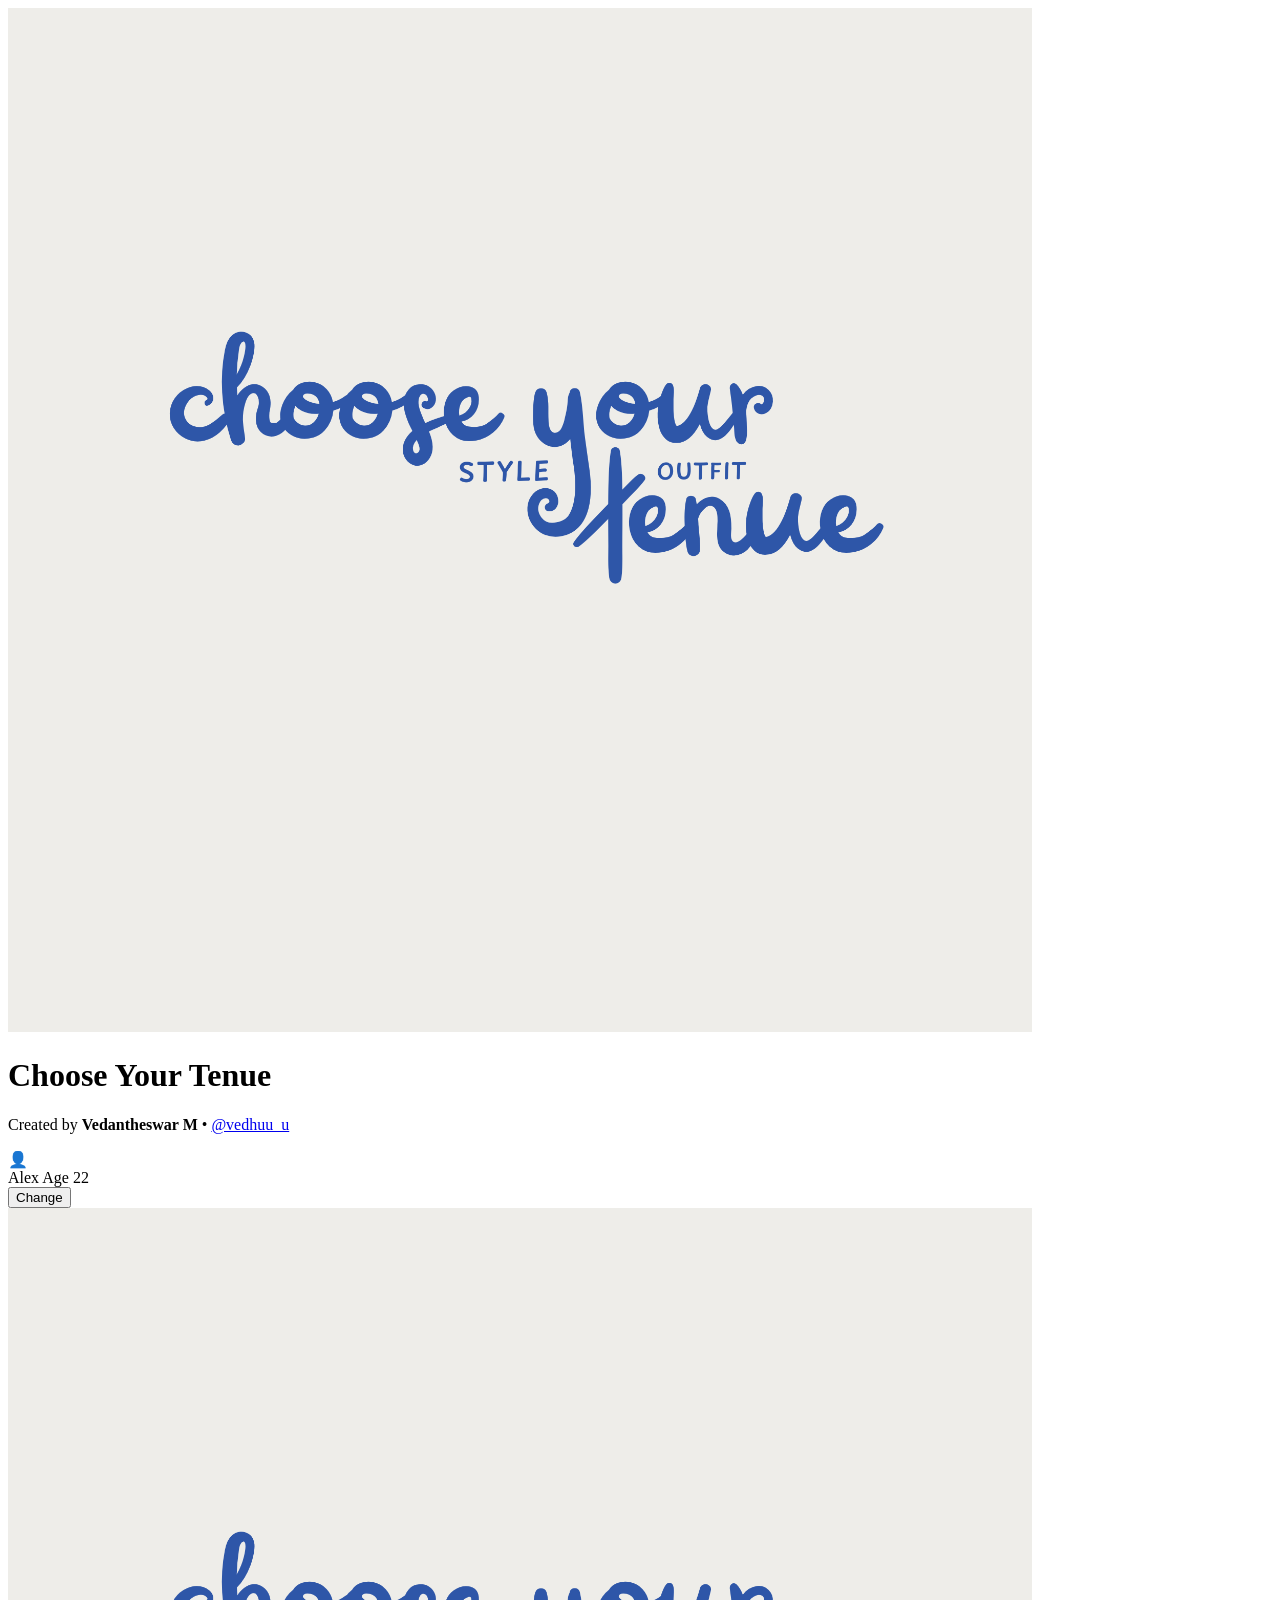
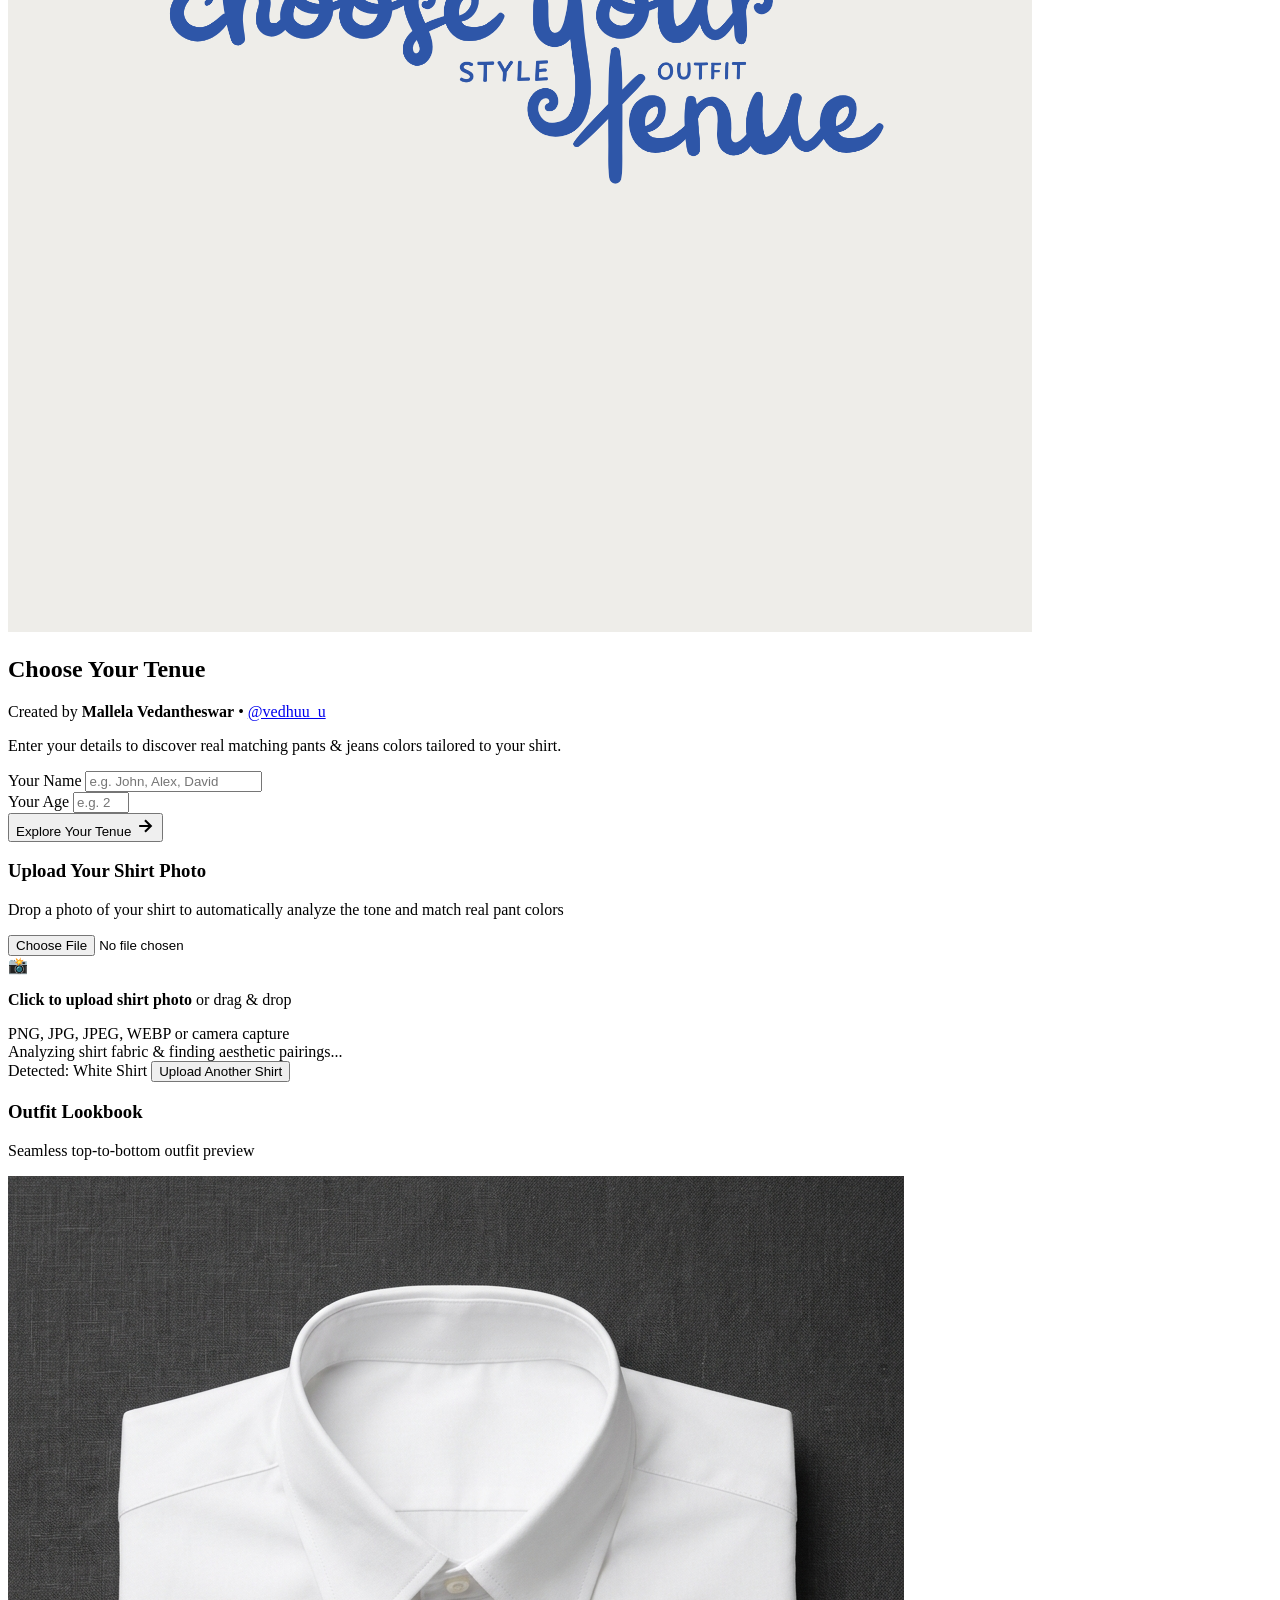
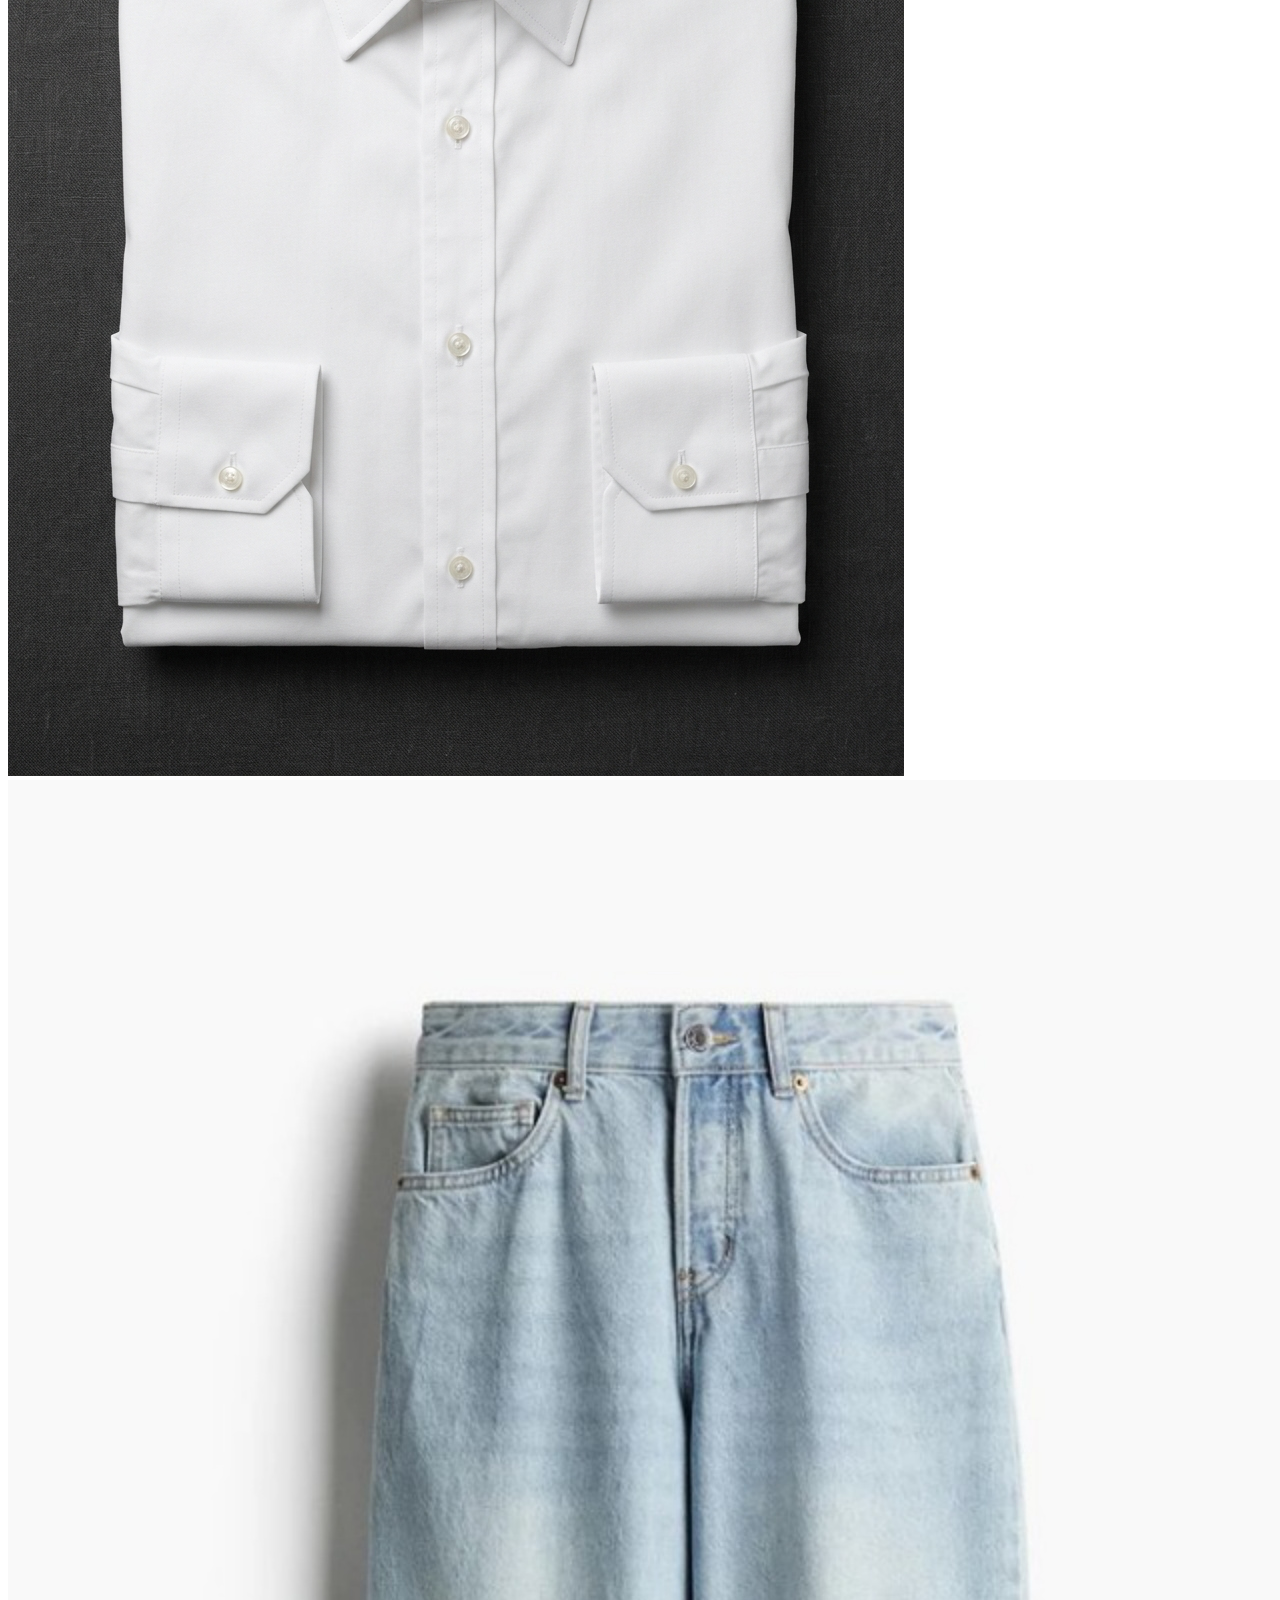
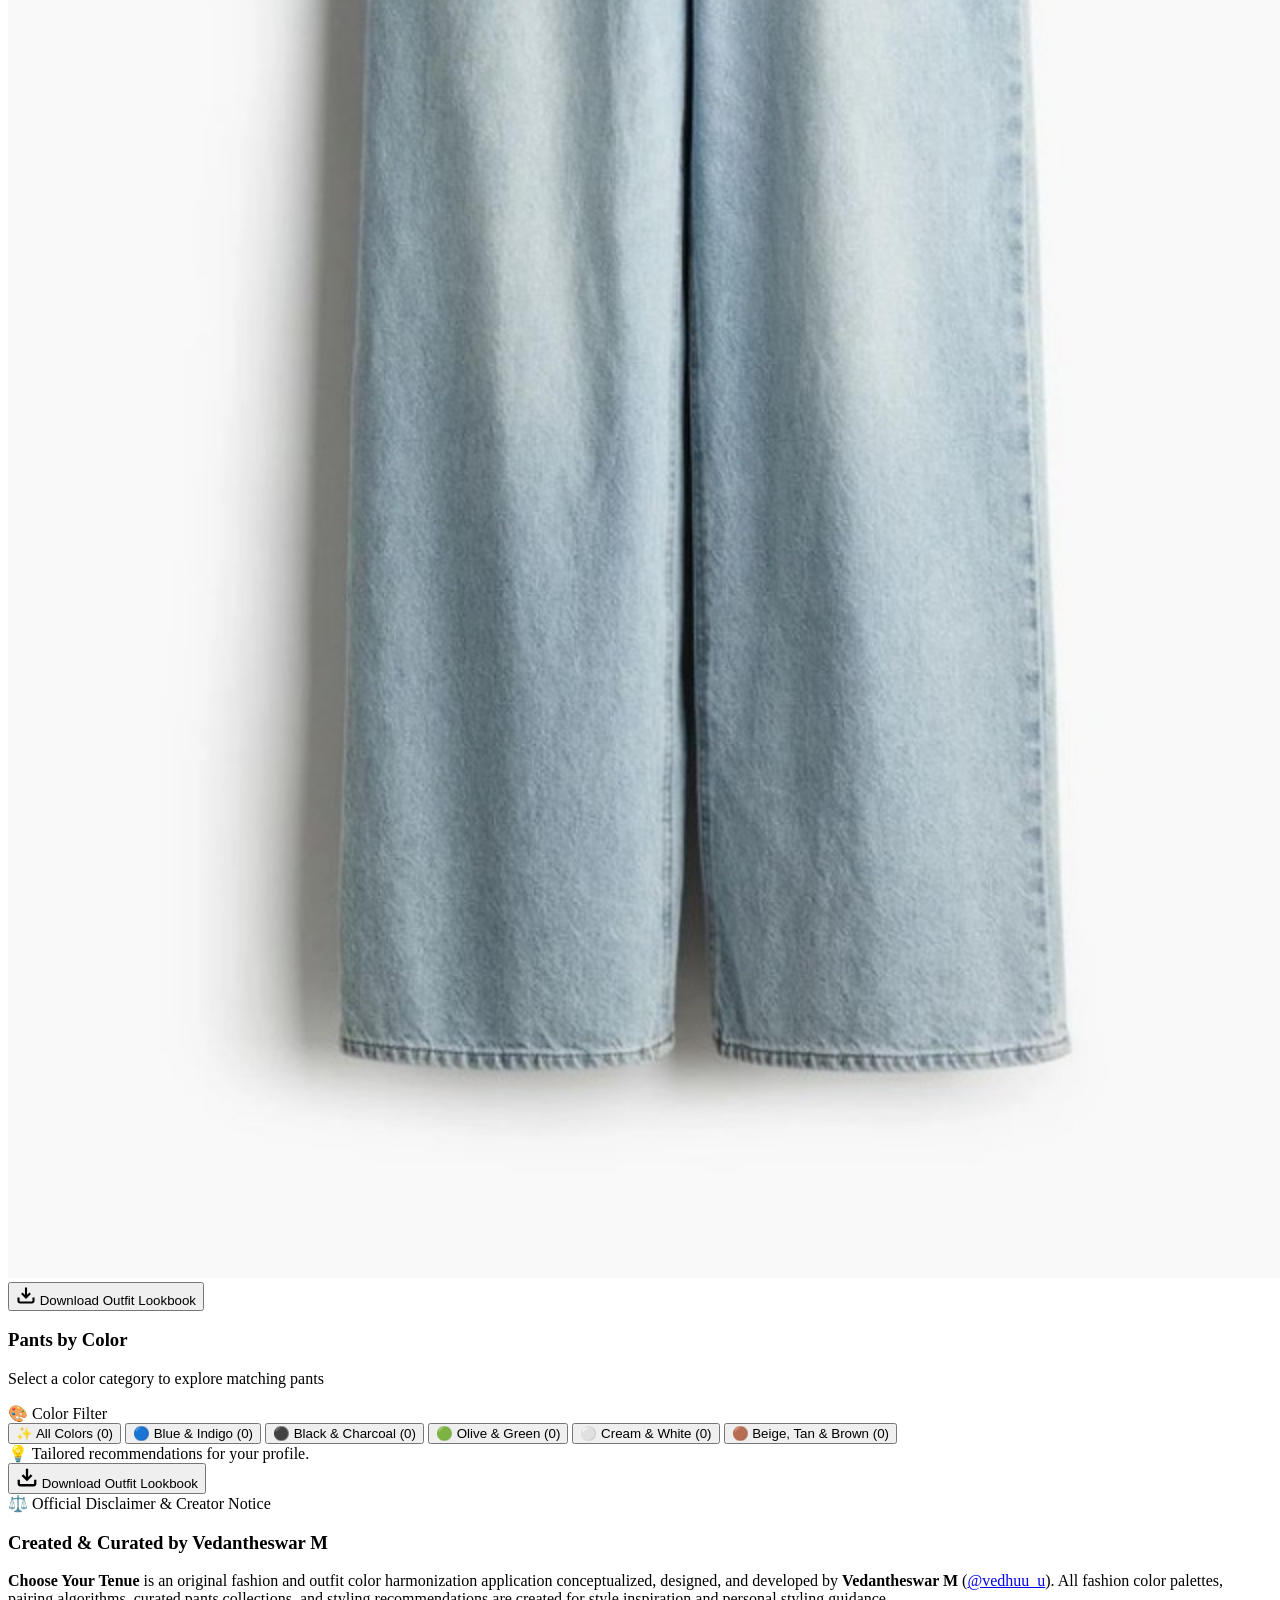
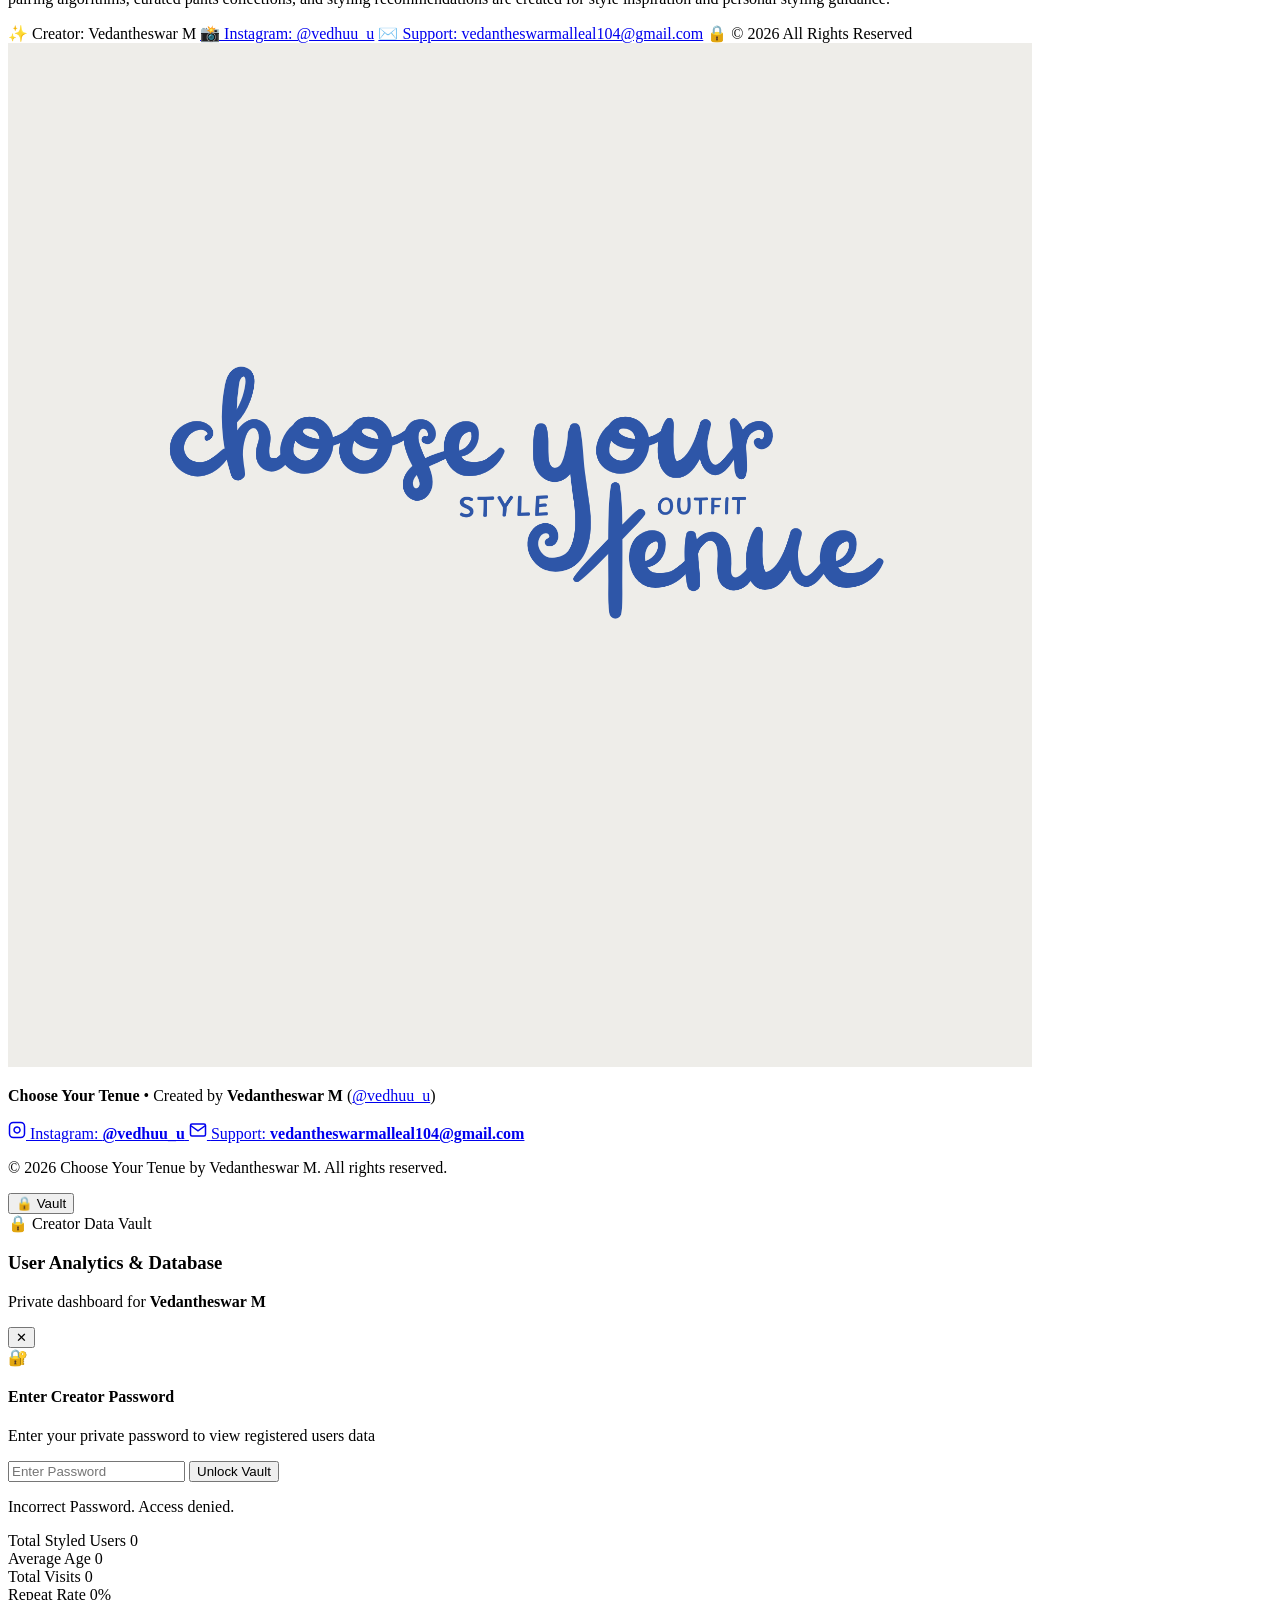
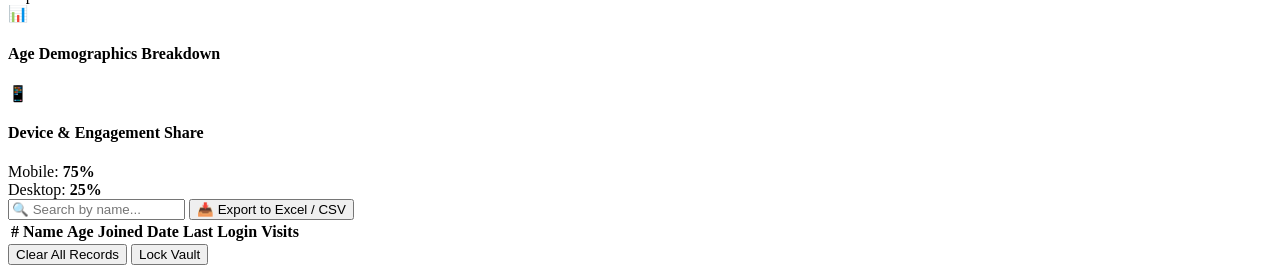
==== commit 2c245e62: "Clean header and finalize updates" ====
--- a/index.html
+++ b/index.html
@@ -38,47 +38,6 @@
       </div>
 
       <div class="header-actions">
-        <!-- HOVER/TAP SUPPORT DROPDOWN (REVEALS INSTAGRAM & EMAIL) -->
-        <div class="support-dropdown-container" id="supportDropdown">
-          <button type="button" class="support-trigger-btn glass-chip-ultra" aria-haspopup="true" aria-expanded="false" id="supportBtn">
-            <span class="support-icon">✉️</span>
-            <span class="support-text">Support</span>
-            <svg class="dropdown-arrow" width="14" height="14" viewBox="0 0 24 24" fill="none" stroke="currentColor" stroke-width="2.5"><path d="M6 9l6 6 6-6"/></svg>
-          </button>
-
-          <!-- FROSTED GLASS SUPPORT POPOVER -->
-          <div class="support-glass-popover glass-card-ultra">
-            <div class="glass-sheen"></div>
-            <div class="popover-header">
-              <span class="popover-badge">Contact & Creator</span>
-              <h4>Need Outfit Help?</h4>
-              <p class="popover-sub">Connect with Vedantheswar M via Instagram or Email</p>
-            </div>
-
-            <div class="popover-links-list">
-              <!-- INSTAGRAM -->
-              <a href="https://www.instagram.com/vedhuu_u?igsi=MW04eDJ3dDV0NHNpYw==" target="_blank" rel="noopener noreferrer" class="popover-link-card glass-card-inner-ultra">
-                <div class="link-icon-box ig-icon-bg">📸</div>
-                <div class="link-details">
-                  <span class="link-platform">Instagram Profile</span>
-                  <span class="link-handle">@vedhuu_u</span>
-                </div>
-                <span class="link-external-icon">↗</span>
-              </a>
-
-              <!-- EMAIL -->
-              <a href="mailto:vedantheswarmalleal104@gmail.com" class="popover-link-card glass-card-inner-ultra">
-                <div class="link-icon-box mail-icon-bg">✉️</div>
-                <div class="link-details">
-                  <span class="link-platform">Support Email</span>
-                  <span class="link-handle email-truncate">vedantheswarmalleal104@gmail.com</span>
-                </div>
-                <span class="link-external-icon">↗</span>
-              </a>
-            </div>
-          </div>
-        </div>
-
         <!-- USER PROFILE BADGE -->
         <div id="userProfileBadge" class="user-badge glass-chip-ultra hidden">
           <span class="avatar-icon">👤</span>
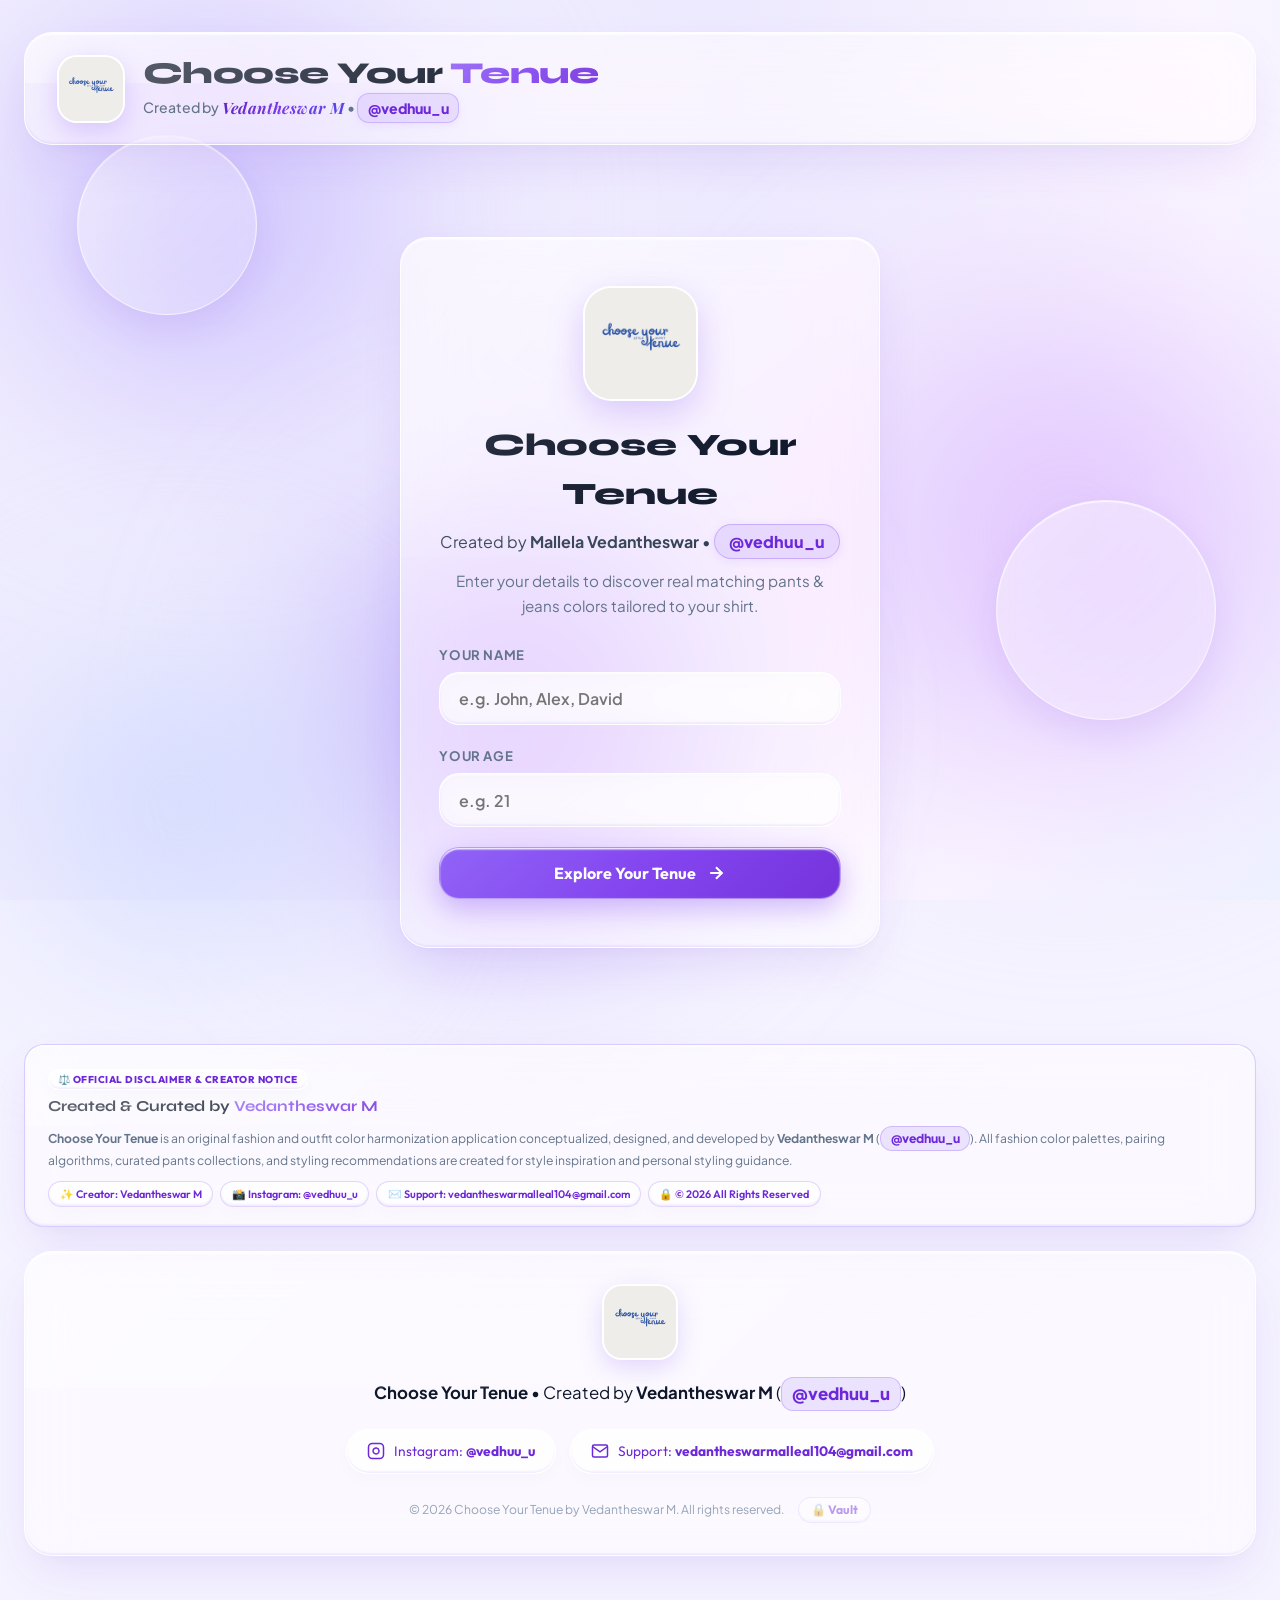
==== commit 9b37ec08: "Convert pants list into smooth horizontal swipe carousel on mobile" ====
--- a/index.html
+++ b/index.html
@@ -179,7 +179,14 @@
             <span id="personalizedAgeTip">Tailored recommendations for your profile.</span>
           </div>
 
-          <!-- List of All Pant and Jeans Suggestions -->
+          <!-- Mobile Horizontal Swipe Helper Cue -->
+          <div class="mobile-swipe-guide glass-chip-ultra">
+            <svg width="14" height="14" viewBox="0 0 24 24" fill="none" stroke="currentColor" stroke-width="2.5"><path d="M19 12H5M12 19l-7-7 7-7"/></svg>
+            <span>Swipe pants horizontally</span>
+            <svg width="14" height="14" viewBox="0 0 24 24" fill="none" stroke="currentColor" stroke-width="2.5"><path d="M5 12h14M12 5l7 7-7 7"/></svg>
+          </div>
+
+          <!-- List of All Pant and Jeans Suggestions (Horizontal Scroll on Mobile) -->
           <div class="combos-list" id="combosListContainer">
             <!-- Dynamically populated cards -->
           </div>
--- a/style.css
+++ b/style.css
@@ -0,0 +1,2442 @@
+/* ========================================================
+   Choose Your Tenue • Ultra Glassmorphic Design System
+   Created by Mallela Vedantheswar (@vedhuu_u)
+   Desktop & Mobile Responsive Edition
+   Clean Lookbook & Download (No Names)
+   Compact Disclaimer in Small Font Size
+   ======================================================== */
+
+:root {
+  /* Pastel Lavender Canvas */
+  --bg-page: #F5F3FF;
+  --bg-gradient: radial-gradient(circle at 10% 20%, #F5F3FF 0%, #EDE9FE 45%, #FAF5FF 80%, #EEF2FF 100%);
+  
+  /* Ultra Frosted Glass Surface */
+  --glass-surface: rgba(255, 255, 255, 0.48);
+  --glass-surface-hover: rgba(255, 255, 255, 0.75);
+  --glass-surface-active: rgba(255, 255, 255, 0.9);
+  --glass-inner: rgba(255, 255, 255, 0.45);
+  
+  /* Glass Specular Borders & Highlights */
+  --glass-border: rgba(255, 255, 255, 0.85);
+  --glass-border-subtle: rgba(255, 255, 255, 0.55);
+  --glass-border-active: rgba(139, 92, 246, 0.85);
+  
+  /* Glassmorphism Refraction & Shadows */
+  --glass-shadow: 0 20px 50px -10px rgba(109, 40, 217, 0.12), 0 6px 18px rgba(0, 0, 0, 0.02);
+  --glass-shadow-hover: 0 25px 60px -10px rgba(139, 92, 246, 0.25), 0 8px 24px rgba(0, 0, 0, 0.04);
+  --glass-inset: inset 0 1.5px 1.5px 0 rgba(255, 255, 255, 0.95), inset 0 -1.5px 2px 0 rgba(139, 92, 246, 0.12);
+  
+  /* Text */
+  --text-main: #0F172A;
+  --text-body: #334155;
+  --text-muted: #64748B;
+  --text-dim: #94A3B8;
+  
+  /* Translucent Color Family Accents for Glass */
+  --color-blue-bg: rgba(14, 165, 233, 0.14);
+  --color-blue-text: #0284C7;
+  --color-blue-border: rgba(14, 165, 233, 0.3);
+  
+  --color-black-bg: rgba(15, 23, 42, 0.12);
+  --color-black-text: #1E293B;
+  --color-black-border: rgba(15, 23, 42, 0.25);
+  
+  --color-green-bg: rgba(16, 185, 129, 0.14);
+  --color-green-text: #059669;
+  --color-green-border: rgba(16, 185, 129, 0.3);
+  
+  --color-cream-bg: rgba(234, 179, 8, 0.15);
+  --color-cream-text: #B45309;
+  --color-cream-border: rgba(234, 179, 8, 0.35);
+  
+  --color-brown-bg: rgba(217, 119, 6, 0.14);
+  --color-brown-text: #B45309;
+  --color-brown-border: rgba(217, 119, 6, 0.3);
+  
+  --pastel-lavender: rgba(139, 92, 246, 0.15);
+  --pastel-lavender-text: #6D28D9;
+  --pastel-lavender-border: rgba(139, 92, 246, 0.35);
+  
+  /* Primary Action Gradient */
+  --primary-gradient: linear-gradient(135deg, rgba(139, 92, 246, 0.95) 0%, rgba(124, 58, 237, 0.95) 55%, rgba(109, 40, 217, 0.95) 100%);
+  --accent-glow: rgba(139, 92, 246, 0.4);
+  
+  --radius-sm: 12px;
+  --radius-md: 20px;
+  --radius-lg: 28px;
+  --radius-full: 9999px;
+  
+  --blur-ultra: blur(28px) saturate(210%) contrast(102%);
+  --blur-med: blur(18px) saturate(190%);
+  --blur-soft: blur(12px);
+  
+  --transition: all 0.28s cubic-bezier(0.34, 1.56, 0.64, 1);
+}
+
+/* ========================================================
+   BASE RESETS & TOUCH OPTIMIZATIONS
+   ======================================================== */
+html {
+  scroll-behavior: smooth;
+  -webkit-text-size-adjust: 100%;
+}
+
+* {
+  box-sizing: border-box;
+  margin: 0;
+  padding: 0;
+  -webkit-tap-highlight-color: transparent;
+}
+
+body {
+  font-family: 'Plus Jakarta Sans', -apple-system, BlinkMacSystemFont, sans-serif;
+  background-color: var(--bg-page);
+  background-image: var(--bg-gradient);
+  background-attachment: fixed;
+  color: var(--text-body);
+  min-height: 100vh;
+  line-height: 1.6;
+  position: relative;
+  overflow-x: hidden;
+  -webkit-font-smoothing: antialiased;
+}
+
+a {
+  text-decoration: none;
+  color: inherit;
+}
+
+button {
+  touch-action: manipulation;
+}
+
+/* ========================================================
+   FROSTED GLASS CUSTOM SCROLLBARS (EASY SCROLL)
+   ======================================================== */
+::-webkit-scrollbar {
+  width: 8px;
+  height: 8px;
+}
+
+::-webkit-scrollbar-track {
+  background: rgba(245, 243, 255, 0.5);
+  backdrop-filter: blur(8px);
+}
+
+::-webkit-scrollbar-thumb {
+  background: rgba(139, 92, 246, 0.35);
+  border-radius: var(--radius-full);
+  border: 2px solid rgba(255, 255, 255, 0.6);
+  backdrop-filter: blur(8px);
+  transition: var(--transition);
+}
+
+::-webkit-scrollbar-thumb:hover {
+  background: rgba(139, 92, 246, 0.7);
+  box-shadow: 0 0 10px rgba(139, 92, 246, 0.4);
+}
+
+/* ========================================================
+   FLOATING GLASS REFRACTION ORBS & 3D DISCS
+   ======================================================== */
+.glass-orb {
+  position: fixed;
+  border-radius: 50%;
+  pointer-events: none;
+  z-index: 0;
+  animation: floatOrb 18s ease-in-out infinite alternate;
+}
+
+.orb-lavender-1 {
+  width: clamp(320px, 45vw, 580px);
+  height: clamp(320px, 45vw, 580px);
+  top: -80px;
+  left: -80px;
+  background: radial-gradient(circle, rgba(196, 181, 253, 0.9) 0%, rgba(221, 214, 254, 0.6) 55%, transparent 75%);
+  filter: blur(80px);
+}
+
+.orb-lavender-2 {
+  width: clamp(340px, 50vw, 620px);
+  height: clamp(340px, 50vw, 620px);
+  top: 25%;
+  right: -100px;
+  background: radial-gradient(circle, rgba(216, 180, 254, 0.88) 0%, rgba(233, 213, 255, 0.58) 55%, transparent 75%);
+  filter: blur(90px);
+  animation-duration: 22s;
+  animation-delay: -5s;
+}
+
+.orb-lavender-3 {
+  width: clamp(280px, 40vw, 520px);
+  height: clamp(280px, 40vw, 520px);
+  bottom: -80px;
+  left: 20%;
+  background: radial-gradient(circle, rgba(167, 139, 250, 0.75) 0%, rgba(196, 181, 253, 0.5) 55%, transparent 75%);
+  filter: blur(85px);
+  animation-duration: 20s;
+  animation-delay: -8s;
+}
+
+.orb-lavender-4 {
+  width: clamp(240px, 35vw, 440px);
+  height: clamp(240px, 35vw, 440px);
+  top: 65%;
+  left: -40px;
+  background: radial-gradient(circle, rgba(199, 210, 254, 0.85) 0%, rgba(224, 231, 255, 0.55) 55%, transparent 75%);
+  filter: blur(80px);
+  animation-duration: 16s;
+  animation-delay: -2s;
+}
+
+.glass-geometric {
+  position: fixed;
+  border-radius: 50%;
+  pointer-events: none;
+  z-index: 0;
+  background: linear-gradient(135deg, rgba(255, 255, 255, 0.45) 0%, rgba(255, 255, 255, 0.1) 100%);
+  backdrop-filter: blur(8px);
+  -webkit-backdrop-filter: blur(8px);
+  border: 1px solid rgba(255, 255, 255, 0.6);
+  box-shadow: 0 15px 35px rgba(109, 40, 217, 0.1), inset 0 1px 1px rgba(255, 255, 255, 0.8);
+  animation: floatDisc 14s ease-in-out infinite alternate;
+}
+
+.glass-disc-1 {
+  width: clamp(100px, 15vw, 180px);
+  height: clamp(100px, 15vw, 180px);
+  top: 15%;
+  left: 6%;
+}
+
+.glass-disc-2 {
+  width: clamp(120px, 18vw, 220px);
+  height: clamp(120px, 18vw, 220px);
+  bottom: 20%;
+  right: 5%;
+  animation-duration: 18s;
+  animation-delay: -6s;
+}
+
+@keyframes floatOrb {
+  0% { transform: translate(0, 0) scale(1); }
+  50% { transform: translate(45px, 35px) scale(1.08); }
+  100% { transform: translate(-35px, -45px) scale(0.94); }
+}
+
+@keyframes floatDisc {
+  0% { transform: translateY(0) rotate(0deg); }
+  100% { transform: translateY(-25px) rotate(15deg); }
+}
+
+/* ========================================================
+   APP CONTAINER
+   ======================================================== */
+.app-container {
+  position: relative;
+  z-index: 1;
+  max-width: 1280px;
+  margin: 0 auto;
+  padding: clamp(1.2rem, 3vw, 2rem) clamp(1rem, 3vw, 1.5rem) 4rem;
+  display: flex;
+  flex-direction: column;
+  min-height: 100vh;
+}
+
+/* ========================================================
+   ULTRA FROSTED GLASS CARDS
+   ======================================================== */
+.glass-card-ultra {
+  background: var(--glass-surface);
+  backdrop-filter: var(--blur-ultra);
+  -webkit-backdrop-filter: var(--blur-ultra);
+  border: 1.5px solid var(--glass-border);
+  border-radius: var(--radius-lg);
+  box-shadow: var(--glass-shadow), var(--glass-inset);
+  transition: var(--transition);
+  position: relative;
+  overflow: hidden;
+}
+
+.glass-sheen {
+  position: absolute;
+  top: 0;
+  left: 0;
+  right: 0;
+  height: 45%;
+  background: linear-gradient(135deg, rgba(255, 255, 255, 0.38) 0%, rgba(255, 255, 255, 0.08) 40%, transparent 80%);
+  pointer-events: none;
+  border-top-left-radius: inherit;
+  border-top-right-radius: inherit;
+}
+
+.glass-chip-ultra {
+  background: rgba(255, 255, 255, 0.72);
+  backdrop-filter: var(--blur-med);
+  -webkit-backdrop-filter: var(--blur-med);
+  border: 1.5px solid var(--glass-border);
+  box-shadow: 0 6px 18px rgba(0, 0, 0, 0.02), var(--glass-inset);
+}
+
+.card {
+  padding: clamp(1.35rem, 3vw, 2rem);
+}
+
+.hidden {
+  display: none !important;
+}
+
+/* ========================================================
+   HEADER & USER BADGE (DESKTOP & MOBILE RESPONSIVE)
+   ======================================================== */
+.app-header {
+  display: flex;
+  justify-content: space-between;
+  align-items: center;
+  padding: clamp(1rem, 2.5vw, 1.35rem) clamp(1.2rem, 3vw, 2rem);
+  margin-bottom: clamp(1.5rem, 3vw, 2.2rem);
+  flex-wrap: wrap;
+  gap: 1rem;
+  overflow: visible;
+}
+
+.logo {
+  display: flex;
+  align-items: center;
+  gap: clamp(0.75rem, 2vw, 1.1rem);
+}
+
+.logo-img-wrapper {
+  background: #FFFFFF;
+  width: clamp(56px, 7vw, 68px);
+  height: clamp(56px, 7vw, 68px);
+  display: flex;
+  align-items: center;
+  justify-content: center;
+  border-radius: var(--radius-md);
+  box-shadow: 0 8px 24px rgba(139, 92, 246, 0.25), var(--glass-inset);
+  flex-shrink: 0;
+  overflow: hidden;
+  padding: 0;
+  border: 2px solid var(--glass-border);
+}
+
+.brand-logo-img {
+  width: 100%;
+  height: 100%;
+  object-fit: cover;
+  display: block;
+  transition: var(--transition);
+}
+
+.logo-img-wrapper:hover .brand-logo-img {
+  transform: scale(1.08);
+}
+
+.logo-icon {
+  font-size: clamp(1.5rem, 3vw, 1.9rem);
+  background: rgba(255, 255, 255, 0.9);
+  width: clamp(46px, 6vw, 56px);
+  height: clamp(46px, 6vw, 56px);
+  display: flex;
+  align-items: center;
+  justify-content: center;
+  border-radius: var(--radius-md);
+  box-shadow: 0 8px 24px rgba(139, 92, 246, 0.22), var(--glass-inset);
+  flex-shrink: 0;
+}
+
+.brand-text-container {
+  display: flex;
+  flex-direction: column;
+}
+
+.brand-title {
+  font-family: 'Syne', sans-serif;
+  font-size: clamp(1.4rem, 3vw, 1.9rem);
+  font-weight: 800;
+  letter-spacing: -0.5px;
+  color: var(--text-main);
+  line-height: 1.2;
+}
+
+.brand-title span {
+  background: var(--primary-gradient);
+  -webkit-background-clip: text;
+  -webkit-text-fill-color: transparent;
+}
+
+.brand-tagline {
+  font-size: clamp(0.78rem, 1.8vw, 0.88rem);
+  color: var(--text-muted);
+  font-weight: 500;
+  margin-top: 0.15rem;
+}
+
+.creator-name-styled {
+  font-family: 'Playfair Display', 'Syne', serif;
+  font-style: italic;
+  font-weight: 700;
+  font-size: clamp(0.88rem, 2vw, 0.98rem);
+  letter-spacing: 0.4px;
+  background: linear-gradient(135deg, #5B21B6 0%, #7C3AED 50%, #4F46E5 100%);
+  -webkit-background-clip: text;
+  -webkit-text-fill-color: transparent;
+  display: inline-block;
+  padding: 0 1px;
+}
+
+.creator-tag {
+  display: inline-block;
+  font-weight: 800;
+  color: #6D28D9;
+  background: rgba(139, 92, 246, 0.14);
+  padding: 0.15rem 0.6rem;
+  border-radius: var(--radius-sm);
+  border: 1px solid rgba(139, 92, 246, 0.3);
+  box-shadow: 0 2px 8px rgba(139, 92, 246, 0.1);
+  transition: var(--transition);
+}
+
+.creator-tag:hover, .creator-tag:active {
+  background: #8B5CF6;
+  color: #FFFFFF;
+  border-color: #8B5CF6;
+  transform: translateY(-2px) scale(1.04);
+  box-shadow: 0 4px 15px rgba(139, 92, 246, 0.35);
+}
+
+.creator-badge {
+  display: inline-block;
+  font-weight: 800;
+  color: #6D28D9;
+  background: rgba(139, 92, 246, 0.15);
+  padding: 0.22rem 0.9rem;
+  border-radius: var(--radius-full);
+  border: 1px solid rgba(139, 92, 246, 0.35);
+  box-shadow: 0 2px 10px rgba(139, 92, 246, 0.12);
+  transition: var(--transition);
+}
+
+.creator-badge:hover, .creator-badge:active {
+  background: #8B5CF6;
+  color: #FFFFFF;
+  border-color: #8B5CF6;
+  transform: translateY(-2px) scale(1.05);
+  box-shadow: 0 6px 20px rgba(139, 92, 246, 0.4);
+}
+
+.creator-inline-tag {
+  font-weight: 800;
+  color: #6D28D9;
+  background: rgba(139, 92, 246, 0.15);
+  padding: 0.15rem 0.6rem;
+  border-radius: var(--radius-sm);
+  border: 1px solid rgba(139, 92, 246, 0.3);
+  display: inline-block;
+  transition: var(--transition);
+}
+
+.creator-inline-tag:hover {
+  background: #8B5CF6;
+  color: #FFFFFF;
+}
+
+.header-actions {
+  display: flex;
+  align-items: center;
+  gap: 0.75rem;
+  position: relative;
+}
+
+/* ========================================================
+   HOVER/TAP SUPPORT DROPDOWN POPOVER
+   ======================================================== */
+.support-dropdown-container {
+  position: relative;
+  display: inline-block;
+}
+
+.support-trigger-btn {
+  display: inline-flex;
+  align-items: center;
+  gap: 0.45rem;
+  font-family: 'Outfit', sans-serif;
+  font-size: clamp(0.8rem, 1.8vw, 0.85rem);
+  font-weight: 700;
+  color: #6D28D9;
+  padding: 0.52rem clamp(0.85rem, 2vw, 1.15rem);
+  border-radius: var(--radius-full);
+  cursor: pointer;
+  border: 1.5px solid var(--glass-border);
+  transition: var(--transition);
+  background: rgba(255, 255, 255, 0.82);
+  min-height: 42px;
+}
+
+.support-trigger-btn:hover,
+.support-dropdown-container:hover .support-trigger-btn,
+.support-dropdown-container.open .support-trigger-btn {
+  background: #8B5CF6;
+  color: #FFFFFF;
+  border-color: #8B5CF6;
+  transform: translateY(-2px);
+  box-shadow: 0 8px 24px rgba(139, 92, 246, 0.35);
+}
+
+.dropdown-arrow {
+  transition: transform 0.3s ease;
+}
+
+.support-dropdown-container:hover .dropdown-arrow,
+.support-dropdown-container.open .dropdown-arrow {
+  transform: rotate(180deg);
+}
+
+/* Frosted Glass Support Popover Panel */
+.support-glass-popover {
+  position: absolute;
+  top: calc(100% + 10px);
+  right: 0;
+  width: clamp(280px, 85vw, 320px);
+  padding: 1.25rem;
+  z-index: 1000;
+  opacity: 0;
+  visibility: hidden;
+  transform: translateY(10px) scale(0.96);
+  transition: all 0.28s cubic-bezier(0.34, 1.56, 0.64, 1);
+  box-shadow: 0 20px 50px -10px rgba(109, 40, 217, 0.3), var(--glass-inset);
+  pointer-events: none;
+}
+
+/* Trigger on hover / focus / tap open */
+.support-dropdown-container:hover .support-glass-popover,
+.support-dropdown-container:focus-within .support-glass-popover,
+.support-dropdown-container.open .support-glass-popover {
+  opacity: 1;
+  visibility: visible;
+  transform: translateY(0) scale(1);
+  pointer-events: auto;
+}
+
+.popover-header {
+  margin-bottom: 0.85rem;
+}
+
+.popover-badge {
+  display: inline-block;
+  font-family: 'Outfit', sans-serif;
+  font-size: 0.68rem;
+  font-weight: 800;
+  text-transform: uppercase;
+  letter-spacing: 0.5px;
+  color: #6D28D9;
+  background: rgba(139, 92, 246, 0.14);
+  padding: 0.16rem 0.55rem;
+  border-radius: var(--radius-full);
+  margin-bottom: 0.3rem;
+}
+
+.popover-header h4 {
+  font-family: 'Syne', sans-serif;
+  font-size: 1.1rem;
+  font-weight: 800;
+  color: var(--text-main);
+  line-height: 1.25;
+}
+
+.popover-sub {
+  font-size: 0.76rem;
+  color: var(--text-muted);
+  margin-top: 0.2rem;
+}
+
+.popover-links-list {
+  display: flex;
+  flex-direction: column;
+  gap: 0.6rem;
+}
+
+.popover-link-card {
+  display: grid;
+  grid-template-columns: auto 1fr auto;
+  align-items: center;
+  gap: 0.75rem;
+  padding: 0.75rem 0.85rem;
+  border-radius: var(--radius-md);
+  transition: var(--transition);
+  cursor: pointer;
+}
+
+.popover-link-card:hover, .popover-link-card:active {
+  background: rgba(255, 255, 255, 0.95);
+  border-color: #8B5CF6;
+  transform: translateX(3px);
+  box-shadow: 0 6px 18px rgba(139, 92, 246, 0.22);
+}
+
+.link-icon-box {
+  width: 36px;
+  height: 36px;
+  border-radius: var(--radius-sm);
+  display: flex;
+  align-items: center;
+  justify-content: center;
+  font-size: 1.15rem;
+  box-shadow: 0 2px 8px rgba(0, 0, 0, 0.05);
+}
+
+.ig-icon-bg {
+  background: linear-gradient(135deg, rgba(244, 63, 94, 0.18) 0%, rgba(168, 85, 247, 0.2) 100%);
+  border: 1px solid rgba(244, 63, 94, 0.3);
+}
+
+.mail-icon-bg {
+  background: linear-gradient(135deg, rgba(14, 165, 233, 0.18) 0%, rgba(139, 92, 246, 0.2) 100%);
+  border: 1px solid rgba(14, 165, 233, 0.3);
+}
+
+.link-details {
+  display: flex;
+  flex-direction: column;
+  overflow: hidden;
+}
+
+.link-platform {
+  font-size: 0.7rem;
+  font-weight: 700;
+  color: var(--text-muted);
+  text-transform: uppercase;
+  letter-spacing: 0.3px;
+}
+
+.link-handle {
+  font-family: 'Outfit', sans-serif;
+  font-size: 0.86rem;
+  font-weight: 700;
+  color: var(--text-main);
+}
+
+.email-truncate {
+  font-size: 0.74rem;
+  white-space: nowrap;
+  overflow: hidden;
+  text-overflow: ellipsis;
+  max-width: 170px;
+}
+
+.link-external-icon {
+  font-size: 0.95rem;
+  font-weight: 800;
+  color: #8B5CF6;
+}
+
+/* User Profile Badge */
+.user-badge {
+  display: flex;
+  align-items: center;
+  gap: 0.75rem;
+  padding: 0.45rem 1rem;
+  border-radius: var(--radius-full);
+  min-height: 42px;
+}
+
+.avatar-icon {
+  font-size: 1.1rem;
+}
+
+.user-info {
+  display: flex;
+  flex-direction: column;
+}
+
+.user-name {
+  font-weight: 700;
+  font-size: 0.88rem;
+  color: var(--text-main);
+  line-height: 1.2;
+}
+
+.user-age {
+  font-size: 0.74rem;
+  color: #7C3AED;
+  font-weight: 700;
+}
+
+.btn-logout {
+  background: rgba(244, 63, 94, 0.12);
+  border: 1px solid rgba(244, 63, 94, 0.25);
+  color: #E11D48;
+  font-size: 0.74rem;
+  font-weight: 700;
+  padding: 0.25rem 0.65rem;
+  border-radius: var(--radius-full);
+  cursor: pointer;
+  transition: var(--transition);
+}
+
+.btn-logout:hover, .btn-logout:active {
+  background: rgba(244, 63, 94, 0.22);
+  transform: scale(1.05);
+}
+
+/* ========================================================
+   STEP 1: LOGIN FORM (DESKTOP & MOBILE RESPONSIVE)
+   ======================================================== */
+.login-card {
+  max-width: 480px;
+  margin: clamp(2rem, 5vw, 3.5rem) auto;
+  text-align: center;
+  padding: clamp(2rem, 4vw, 3rem) clamp(1.5rem, 4vw, 2.4rem);
+  animation: fadeIn 0.4s ease-out;
+}
+
+.login-logo-wrapper {
+  width: clamp(96px, 15vw, 115px);
+  height: clamp(96px, 15vw, 115px);
+  border-radius: var(--radius-lg);
+  display: flex;
+  align-items: center;
+  justify-content: center;
+  margin: 0 auto 1.25rem;
+  background: #FFFFFF;
+  box-shadow: 0 12px 35px rgba(139, 92, 246, 0.28), var(--glass-inset);
+  overflow: hidden;
+  padding: 0;
+  border: 2.5px solid var(--glass-border);
+  transition: var(--transition);
+}
+
+.login-logo-wrapper:hover {
+  transform: translateY(-3px) scale(1.05);
+  box-shadow: 0 18px 40px rgba(139, 92, 246, 0.4);
+}
+
+.login-logo-img {
+  width: 100%;
+  height: 100%;
+  object-fit: cover;
+  display: block;
+}
+
+.icon-circle {
+  width: clamp(64px, 8vw, 76px);
+  height: clamp(64px, 8vw, 76px);
+  border-radius: 50%;
+  display: flex;
+  align-items: center;
+  justify-content: center;
+  font-size: clamp(2rem, 4vw, 2.3rem);
+  margin: 0 auto 1.25rem;
+  background: rgba(255, 255, 255, 0.88);
+  box-shadow: 0 10px 30px rgba(139, 92, 246, 0.22), var(--glass-inset);
+}
+
+.card-header h2 {
+  font-family: 'Syne', sans-serif;
+  font-size: clamp(1.6rem, 3.5vw, 1.95rem);
+  font-weight: 800;
+  color: var(--text-main);
+  margin-bottom: 0.25rem;
+}
+
+.login-subtext {
+  margin-bottom: 0.65rem !important;
+}
+
+.login-desc {
+  color: var(--text-muted);
+  font-size: clamp(0.88rem, 2vw, 0.95rem);
+  margin-bottom: 1.6rem;
+}
+
+.login-form {
+  display: flex;
+  flex-direction: column;
+  gap: 1.25rem;
+  text-align: left;
+}
+
+.input-group {
+  display: flex;
+  flex-direction: column;
+  gap: 0.45rem;
+}
+
+.input-group label {
+  font-size: 0.82rem;
+  font-weight: 700;
+  color: var(--text-muted);
+  text-transform: uppercase;
+  letter-spacing: 0.6px;
+}
+
+.glass-input-ultra {
+  background: rgba(255, 255, 255, 0.62);
+  backdrop-filter: var(--blur-med);
+  -webkit-backdrop-filter: var(--blur-med);
+  border: 1.5px solid var(--glass-border);
+  border-radius: var(--radius-md);
+  padding: clamp(0.85rem, 2vw, 0.95rem) 1.15rem;
+  color: var(--text-main);
+  font-size: 1rem;
+  font-family: inherit;
+  font-weight: 600;
+  outline: none;
+  transition: var(--transition);
+  box-shadow: inset 0 2px 4px rgba(0, 0, 0, 0.02), var(--glass-inset);
+  min-height: 48px;
+}
+
+.glass-input-ultra:focus {
+  background: rgba(255, 255, 255, 0.95);
+  border-color: #8B5CF6;
+  box-shadow: 0 0 0 4px rgba(139, 92, 246, 0.25), var(--glass-inset);
+}
+
+.btn {
+  display: inline-flex;
+  align-items: center;
+  justify-content: center;
+  gap: 0.6rem;
+  font-family: 'Outfit', sans-serif;
+  font-weight: 700;
+  border-radius: var(--radius-md);
+  padding: 0.95rem 1.75rem;
+  cursor: pointer;
+  transition: all 0.22s cubic-bezier(0.34, 1.56, 0.64, 1);
+  border: none;
+  font-size: 1rem;
+  min-height: 48px;
+  position: relative;
+  overflow: hidden;
+  user-select: none;
+}
+
+/* Button Active Press Animation */
+.btn:active,
+.filter-btn:active,
+.combo-action-btn:active,
+.btn-scroll-action:active,
+.support-trigger-btn:active,
+.btn-text-action:active,
+.btn-logout:active {
+  transform: scale(0.92) translateY(2px) !important;
+  box-shadow: 0 2px 10px rgba(109, 40, 217, 0.2) !important;
+  transition: transform 0.08s ease !important;
+}
+
+/* Button Clicked Spring-Pop Keyframe Class */
+.btn-clicked {
+  animation: buttonPop 0.42s cubic-bezier(0.175, 0.885, 0.32, 1.4) forwards;
+}
+
+@keyframes buttonPop {
+  0% { transform: scale(1); }
+  28% { transform: scale(0.91) translateY(2px); }
+  65% { transform: scale(1.06) translateY(-2px); }
+  100% { transform: scale(1) translateY(0); }
+}
+
+/* Liquid Expanding Glass Ripple on Click */
+.btn-ripple {
+  position: absolute;
+  border-radius: 50%;
+  background: radial-gradient(circle, rgba(255, 255, 255, 0.85) 0%, rgba(221, 214, 254, 0.5) 45%, rgba(139, 92, 246, 0) 75%);
+  transform: scale(0);
+  animation: rippleAnimation 0.6s cubic-bezier(0.25, 1, 0.5, 1) forwards;
+  pointer-events: none;
+  z-index: 10;
+}
+
+@keyframes rippleAnimation {
+  0% {
+    transform: scale(0);
+    opacity: 0.85;
+  }
+  100% {
+    transform: scale(4.5);
+    opacity: 0;
+  }
+}
+
+.glass-btn-primary {
+  background: var(--primary-gradient);
+  color: #FFFFFF;
+  border: 1.5px solid rgba(255, 255, 255, 0.4);
+  box-shadow: 0 10px 28px var(--accent-glow), var(--glass-inset);
+}
+
+.glass-btn-primary:hover, .glass-btn-primary:active {
+  transform: translateY(-2px);
+  box-shadow: 0 14px 35px rgba(139, 92, 246, 0.5);
+}
+
+.btn-block {
+  width: 100%;
+}
+
+/* Download Lookbook Button (Large Easy Tap) */
+.btn-download-lookbook {
+  width: 100%;
+  padding: 0.95rem 1.45rem;
+  font-size: clamp(0.92rem, 2.2vw, 1.02rem);
+  font-weight: 800;
+  letter-spacing: 0.3px;
+  border-radius: var(--radius-md);
+  margin-top: 0.35rem;
+  gap: 0.65rem;
+  background: linear-gradient(135deg, rgba(124, 58, 237, 0.96) 0%, rgba(109, 40, 217, 0.98) 100%);
+  border: 2px solid rgba(255, 255, 255, 0.65);
+  box-shadow: 0 10px 28px rgba(109, 40, 217, 0.42), var(--glass-inset);
+  min-height: 52px;
+}
+
+.btn-download-lookbook:hover, .btn-download-lookbook:active {
+  background: linear-gradient(135deg, rgba(139, 92, 246, 0.98) 0%, rgba(124, 58, 237, 0.98) 100%);
+  transform: translateY(-2px);
+  box-shadow: 0 14px 35px rgba(109, 40, 217, 0.55);
+}
+
+/* Combos Bottom Download Wrapper */
+.combos-bottom-download-wrapper {
+  margin-top: 1.5rem;
+  padding-top: 1rem;
+  border-top: 1.5px solid var(--glass-border);
+  width: 100%;
+}
+
+.btn-combos-download-large {
+  padding: 1.05rem 1.6rem !important;
+  font-size: clamp(0.95rem, 2.5vw, 1.08rem) !important;
+  font-weight: 800 !important;
+  border-radius: var(--radius-md) !important;
+  background: var(--primary-gradient) !important;
+  box-shadow: 0 12px 32px rgba(109, 40, 217, 0.45), var(--glass-inset) !important;
+  min-height: 54px !important;
+  display: flex !important;
+  align-items: center !important;
+  justify-content: center !important;
+  gap: 0.65rem !important;
+  cursor: pointer !important;
+}
+
+.btn-combos-download-large:hover, .btn-combos-download-large:active {
+  background: linear-gradient(135deg, #7C3AED 0%, #6D28D9 100%) !important;
+  transform: translateY(-2px) scale(1.02) !important;
+  box-shadow: 0 16px 40px rgba(109, 40, 217, 0.6) !important;
+}
+
+/* ========================================================
+   STUDIO: SHIRT UPLOAD BAR (ULTRA GLASS)
+   ======================================================== */
+.studio-container {
+  display: flex;
+  flex-direction: column;
+  gap: clamp(1.35rem, 3vw, 2rem);
+  animation: fadeIn 0.4s ease-out;
+}
+
+.input-card {
+  padding: clamp(1.35rem, 3vw, 2rem) clamp(1.2rem, 3.5vw, 2.2rem);
+}
+
+.input-card-header h3 {
+  font-family: 'Syne', sans-serif;
+  font-size: clamp(1.2rem, 2.5vw, 1.4rem);
+  font-weight: 800;
+  color: var(--text-main);
+  margin-bottom: 0.25rem;
+}
+
+.input-card-header p {
+  color: var(--text-muted);
+  font-size: clamp(0.85rem, 2vw, 0.92rem);
+  margin-bottom: 1.25rem;
+}
+
+.single-upload-container {
+  display: flex;
+  flex-direction: column;
+  gap: 0.85rem;
+}
+
+.glass-dropzone-ultra {
+  border: 2px dashed rgba(139, 92, 246, 0.45);
+  border-radius: var(--radius-md);
+  padding: clamp(1.35rem, 3vw, 1.85rem) 1.25rem;
+  text-align: center;
+  cursor: pointer;
+  transition: var(--transition);
+  background: rgba(255, 255, 255, 0.42);
+  backdrop-filter: var(--blur-med);
+  -webkit-backdrop-filter: var(--blur-med);
+  position: relative;
+  box-shadow: var(--glass-inset);
+}
+
+.glass-dropzone-ultra:hover, .glass-dropzone-ultra.dragover, .glass-dropzone-ultra:active {
+  border-color: #8B5CF6;
+  background: rgba(255, 255, 255, 0.78);
+  transform: translateY(-2px);
+  box-shadow: 0 12px 30px rgba(139, 92, 246, 0.2), var(--glass-inset);
+}
+
+.file-input-hidden {
+  position: absolute;
+  top: 0;
+  left: 0;
+  width: 100%;
+  height: 100%;
+  opacity: 0;
+  cursor: pointer;
+}
+
+.dropzone-content {
+  display: flex;
+  flex-direction: column;
+  align-items: center;
+  gap: 0.35rem;
+}
+
+.upload-icon {
+  font-size: clamp(2rem, 4vw, 2.4rem);
+  margin-bottom: 0.2rem;
+}
+
+.upload-text {
+  font-family: 'Outfit', sans-serif;
+  font-size: clamp(0.92rem, 2vw, 1.02rem);
+  font-weight: 600;
+  color: var(--text-main);
+}
+
+.upload-hint {
+  font-size: 0.78rem;
+  color: var(--text-dim);
+}
+
+.image-controls {
+  display: flex;
+  align-items: center;
+  justify-content: space-between;
+  padding: 0.8rem clamp(0.9rem, 2vw, 1.35rem);
+  border-radius: var(--radius-md);
+  flex-wrap: wrap;
+  gap: 0.65rem;
+}
+
+.detected-badge {
+  background: var(--pastel-lavender);
+  border: 1.5px solid var(--pastel-lavender-border);
+  color: var(--pastel-lavender-text);
+  font-size: 0.82rem;
+  font-weight: 700;
+  padding: 0.3rem 0.85rem;
+  border-radius: var(--radius-full);
+}
+
+.btn-text-action {
+  background: rgba(139, 92, 246, 0.12);
+  border: 1px solid rgba(139, 92, 246, 0.28);
+  color: #6D28D9;
+  font-size: 0.82rem;
+  font-weight: 700;
+  padding: 0.35rem 0.85rem;
+  border-radius: var(--radius-full);
+  cursor: pointer;
+  transition: var(--transition);
+  min-height: 36px;
+}
+
+.btn-text-action:hover, .btn-text-action:active {
+  background: rgba(139, 92, 246, 0.22);
+}
+
+.upload-status {
+  display: flex;
+  align-items: center;
+  justify-content: center;
+  gap: 0.65rem;
+  font-size: 0.9rem;
+  color: #6D28D9;
+  font-weight: 600;
+  padding: 0.85rem;
+}
+
+.spinner {
+  width: 20px;
+  height: 20px;
+  border: 2.5px solid rgba(139, 92, 246, 0.2);
+  border-top-color: #8B5CF6;
+  border-radius: 50%;
+  animation: spin 0.8s linear infinite;
+}
+
+@keyframes spin {
+  to { transform: rotate(360deg); }
+}
+
+/* ========================================================
+   RESULTS: SIDE-BY-SIDE GRID (DESKTOP & MOBILE)
+   ======================================================== */
+.results-grid {
+  display: grid;
+  grid-template-columns: 460px 1fr;
+  gap: clamp(1.35rem, 3vw, 2rem);
+  align-items: start;
+}
+
+@media (max-width: 1040px) {
+  .results-grid {
+    grid-template-columns: 1fr;
+  }
+}
+
+.panel-header {
+  display: flex;
+  justify-content: space-between;
+  align-items: center;
+  margin-bottom: 1.1rem;
+  flex-wrap: wrap;
+  gap: 0.65rem;
+}
+
+.panel-header h3 {
+  font-family: 'Syne', sans-serif;
+  font-size: clamp(1.2rem, 2.5vw, 1.4rem);
+  font-weight: 800;
+  color: var(--text-main);
+}
+
+.panel-header .subtext {
+  font-size: clamp(0.78rem, 1.8vw, 0.85rem);
+  color: var(--text-muted);
+}
+
+.scroll-helper-badge {
+  font-family: 'Outfit', sans-serif;
+  font-weight: 700;
+  font-size: 0.78rem;
+  color: #6D28D9;
+  padding: 0.28rem 0.8rem;
+  border-radius: var(--radius-full);
+}
+
+/* ========================================================
+   LEFT PANE: 3/4 SHIRT & 3/4 PANT LOOKBOOK (NO NAMES)
+   ======================================================== */
+.outfit-display-card {
+  position: sticky;
+  top: 1.25rem;
+  overflow: hidden;
+  display: flex;
+  flex-direction: column;
+  gap: 0.95rem;
+  padding: clamp(1.2rem, 2.5vw, 1.75rem);
+}
+
+/* Unified Crystal Glass Lookbook Frame */
+.glass-photo-frame-ultra {
+  background: #0B0F19;
+  border: 2px solid var(--glass-border);
+  border-radius: var(--radius-md);
+  overflow: hidden;
+  display: flex;
+  flex-direction: column;
+  box-shadow: 0 18px 45px -10px rgba(109, 40, 217, 0.28), var(--glass-inset);
+  width: 100%;
+}
+
+.seamless-shirt-box {
+  width: 100%;
+  height: clamp(240px, 30vw, 310px); /* 3/4 Shirt Ratio */
+  background: #0B0F19;
+  display: flex;
+  align-items: center;
+  justify-content: center;
+  overflow: hidden;
+}
+
+.big-shirt-img {
+  width: 100%;
+  height: 100%;
+  object-fit: cover;
+  object-position: center 20%;
+  display: block;
+}
+
+.outfit-seam-line {
+  height: 2px;
+  background: linear-gradient(90deg, transparent 0%, rgba(255, 255, 255, 0.45) 50%, transparent 100%);
+  width: 100%;
+  flex-shrink: 0;
+}
+
+.seamless-pant-box {
+  width: 100%;
+  height: clamp(260px, 33vw, 340px); /* 3/4 Pant Ratio */
+  background: #0B0F19;
+  display: flex;
+  align-items: center;
+  justify-content: center;
+  overflow: hidden;
+}
+
+.big-pant-img {
+  width: 100%;
+  height: 100%;
+  object-fit: cover;
+  object-position: center 15%;
+  display: block;
+}
+
+/* Inner Frosted Glass Card */
+.glass-card-inner-ultra {
+  background: rgba(255, 255, 255, 0.6);
+  backdrop-filter: var(--blur-med);
+  -webkit-backdrop-filter: var(--blur-med);
+  border: 1.5px solid var(--glass-border);
+  border-radius: var(--radius-md);
+  padding: 1rem 1.15rem;
+  box-shadow: 0 4px 18px rgba(0, 0, 0, 0.02), var(--glass-inset);
+}
+
+/* Footwear Styling Box */
+.styling-tip-box {
+  background: rgba(237, 233, 254, 0.72);
+}
+
+.tip-header {
+  display: flex;
+  align-items: center;
+  gap: 0.45rem;
+  margin-bottom: 0.25rem;
+}
+
+.tip-title-label {
+  font-family: 'Outfit', sans-serif;
+  font-size: 0.92rem;
+  font-weight: 800;
+  color: #6D28D9;
+  letter-spacing: 0.2px;
+}
+
+.styling-tip-box p {
+  font-size: clamp(0.8rem, 1.8vw, 0.84rem);
+  color: #334155;
+  margin-bottom: 0.65rem;
+  line-height: 1.45;
+}
+
+.meta-pills {
+  display: flex;
+  flex-wrap: wrap;
+  gap: 0.4rem;
+}
+
+.glass-pill-ultra {
+  background: rgba(255, 255, 255, 0.88);
+  backdrop-filter: var(--blur-soft);
+  color: #334155;
+  border: 1px solid var(--glass-border);
+  font-size: 0.72rem;
+  font-weight: 700;
+  padding: 0.22rem 0.65rem;
+  border-radius: var(--radius-full);
+  box-shadow: 0 2px 6px rgba(0, 0, 0, 0.03);
+}
+
+/* ========================================================
+   RIGHT PANE: HORIZONTAL COLOR FILTER BAR
+   ======================================================== */
+.combos-card {
+  display: flex;
+  flex-direction: column;
+  gap: 1.25rem;
+}
+
+/* Horizontal Scrollable Color Filter Bar with Touch Support */
+.filter-pills-bar-wrapper {
+  overflow-x: auto;
+  -webkit-overflow-scrolling: touch;
+  scrollbar-width: none;
+  padding-bottom: 0.35rem;
+}
+
+.filter-pills-bar-wrapper::-webkit-scrollbar {
+  display: none;
+}
+
+.filter-pills-bar {
+  display: flex;
+  gap: 0.5rem;
+  width: max-content;
+  padding: 0.15rem 0.1rem;
+}
+
+.glass-filter-btn-ultra {
+  background: rgba(255, 255, 255, 0.65);
+  backdrop-filter: var(--blur-med);
+  -webkit-backdrop-filter: var(--blur-med);
+  border: 1.5px solid var(--glass-border);
+  color: var(--text-body);
+  font-family: 'Outfit', sans-serif;
+  font-size: clamp(0.78rem, 1.8vw, 0.84rem);
+  font-weight: 700;
+  padding: 0.48rem clamp(0.75rem, 2vw, 1rem);
+  border-radius: var(--radius-full);
+  cursor: pointer;
+  transition: var(--transition);
+  display: inline-flex;
+  align-items: center;
+  gap: 0.35rem;
+  white-space: nowrap;
+  box-shadow: 0 4px 10px rgba(0, 0, 0, 0.03), var(--glass-inset);
+  min-height: 40px;
+  position: relative;
+  overflow: hidden;
+  user-select: none;
+}
+
+.glass-filter-btn-ultra:hover, .glass-filter-btn-ultra:active {
+  background: rgba(255, 255, 255, 0.95);
+  border-color: #8B5CF6;
+  transform: translateY(-2px);
+  box-shadow: 0 8px 20px rgba(139, 92, 246, 0.22), var(--glass-inset);
+}
+
+.glass-filter-btn-ultra.active {
+  background: var(--primary-gradient);
+  border-color: rgba(255, 255, 255, 0.5);
+  color: #FFFFFF;
+  box-shadow: 0 8px 25px var(--accent-glow), var(--glass-inset);
+}
+
+/* Age Tip Banner */
+.age-tip-banner {
+  display: flex;
+  align-items: center;
+  gap: 0.65rem;
+  background: rgba(237, 233, 254, 0.75);
+  border-color: rgba(196, 181, 253, 0.75);
+  font-size: clamp(0.82rem, 1.8vw, 0.88rem);
+  color: #5B21B6;
+  font-weight: 600;
+}
+
+.banner-icon {
+  font-size: 1.2rem;
+  flex-shrink: 0;
+}
+
+/* Combos List Cards with Frosted Glass */
+.combos-list {
+  display: grid;
+  grid-template-columns: 1fr;
+  gap: 1rem;
+}
+
+.combo-item {
+  background: rgba(255, 255, 255, 0.68);
+  backdrop-filter: var(--blur-med);
+  -webkit-backdrop-filter: var(--blur-med);
+  border: 1.5px solid var(--glass-border);
+  border-radius: var(--radius-md);
+  padding: clamp(0.85rem, 2vw, 1rem) clamp(1rem, 2.5vw, 1.35rem);
+  display: grid;
+  grid-template-columns: auto 1fr auto;
+  gap: clamp(0.85rem, 2vw, 1.35rem);
+  align-items: center;
+  cursor: pointer;
+  transition: var(--transition);
+  position: relative;
+  box-shadow: 0 6px 20px rgba(139, 92, 246, 0.06), var(--glass-inset);
+}
+
+.combo-item:hover, .combo-item:active {
+  background: rgba(255, 255, 255, 0.95);
+  border-color: rgba(139, 92, 246, 0.85);
+  transform: translateY(-2px) scale(1.01);
+  box-shadow: var(--glass-shadow-hover);
+}
+
+.combo-item.selected {
+  border-color: #8B5CF6;
+  background: rgba(245, 243, 255, 0.96);
+  box-shadow: 0 0 0 1.5px #8B5CF6, 0 12px 35px rgba(139, 92, 246, 0.25);
+}
+
+.combo-thumb-box {
+  width: clamp(62px, 8vw, 72px);
+  height: clamp(62px, 8vw, 72px);
+  border-radius: var(--radius-md);
+  overflow: hidden;
+  border: 1.5px solid var(--glass-border);
+  box-shadow: 0 4px 15px rgba(0, 0, 0, 0.12);
+  position: relative;
+  flex-shrink: 0;
+  background: #000;
+}
+
+.combo-thumb-img {
+  width: 100%;
+  height: 100%;
+  object-fit: cover;
+  display: block;
+}
+
+.combo-info {
+  display: flex;
+  flex-direction: column;
+  gap: 0.28rem;
+}
+
+.combo-title-row {
+  display: flex;
+  align-items: center;
+  gap: 0.55rem;
+  flex-wrap: wrap;
+}
+
+.combo-title {
+  font-family: 'Syne', sans-serif;
+  font-size: clamp(0.95rem, 2vw, 1.05rem);
+  font-weight: 700;
+  color: var(--text-main);
+}
+
+/* Color Family Badges */
+.category-tag {
+  font-family: 'Outfit', sans-serif;
+  font-size: 0.7rem;
+  font-weight: 700;
+  text-transform: uppercase;
+  padding: 0.2rem 0.6rem;
+  border-radius: var(--radius-full);
+  letter-spacing: 0.4px;
+}
+
+.tag-blue {
+  background: var(--color-blue-bg);
+  color: var(--color-blue-text);
+  border: 1px solid var(--color-blue-border);
+}
+
+.tag-black {
+  background: var(--color-black-bg);
+  color: var(--color-black-text);
+  border: 1px solid var(--color-black-border);
+}
+
+.tag-green {
+  background: var(--color-green-bg);
+  color: var(--color-green-text);
+  border: 1px solid var(--color-green-border);
+}
+
+.tag-cream {
+  background: var(--color-cream-bg);
+  color: var(--color-cream-text);
+  border: 1px solid var(--color-cream-border);
+}
+
+.tag-brown {
+  background: var(--color-brown-bg);
+  color: var(--color-brown-text);
+  border: 1px solid var(--color-brown-border);
+}
+
+.combo-desc {
+  font-size: clamp(0.8rem, 1.8vw, 0.86rem);
+  color: var(--text-muted);
+  line-height: 1.35;
+}
+
+.combo-shoes-row {
+  font-size: clamp(0.78rem, 1.8vw, 0.82rem);
+  color: var(--text-body);
+}
+
+.combo-shoes-row strong {
+  color: var(--text-main);
+}
+
+.combo-action-btn {
+  background: rgba(255, 255, 255, 0.85);
+  border: 1px solid var(--glass-border);
+  color: var(--text-main);
+  font-family: 'Outfit', sans-serif;
+  font-size: 0.8rem;
+  font-weight: 700;
+  padding: 0.52rem 0.95rem;
+  border-radius: var(--radius-full);
+  white-space: nowrap;
+  transition: var(--transition);
+  box-shadow: 0 2px 8px rgba(0, 0, 0, 0.03);
+  min-height: 38px;
+}
+
+.combo-item:hover .combo-action-btn, .combo-item:active .combo-action-btn {
+  background: #8B5CF6;
+  border-color: #8B5CF6;
+  color: #FFF;
+  box-shadow: 0 4px 15px rgba(139, 92, 246, 0.4);
+}
+
+.combo-item.selected .combo-action-btn {
+  background: #8B5CF6;
+  border-color: #8B5CF6;
+  color: #FFF;
+  box-shadow: 0 4px 15px rgba(139, 92, 246, 0.4);
+}
+
+/* Mobile Swipe Helper Guide Pill */
+.mobile-swipe-guide {
+  display: none;
+  align-items: center;
+  justify-content: center;
+  gap: 0.45rem;
+  font-family: 'Outfit', sans-serif;
+  font-size: 0.74rem;
+  font-weight: 700;
+  color: #6D28D9;
+  padding: 0.35rem 0.85rem;
+  border-radius: var(--radius-full);
+  margin-bottom: 0.45rem;
+  width: 100%;
+  text-align: center;
+  background: rgba(245, 243, 255, 0.9);
+  border: 1px dashed rgba(139, 92, 246, 0.45);
+  animation: pulseSoft 2.5s infinite ease-in-out;
+  user-select: none;
+}
+
+@keyframes pulseSoft {
+  0%, 100% { transform: scale(1); opacity: 0.92; }
+  50% { transform: scale(1.015); opacity: 1; }
+}
+
+/* ========================================================
+   RESPONSIVE HORIZONTAL PANTS SCROLL (MOBILE & TABLET <= 1040px)
+   ======================================================== */
+@media (max-width: 1040px) {
+  .mobile-swipe-guide {
+    display: inline-flex;
+  }
+
+  .combos-list {
+    display: flex !important;
+    flex-direction: row !important;
+    flex-wrap: nowrap !important;
+    overflow-x: auto !important;
+    overflow-y: hidden !important;
+    scroll-snap-type: x mandatory;
+    scroll-padding: 0.75rem;
+    -webkit-overflow-scrolling: touch;
+    overscroll-behavior-x: contain;
+    gap: 0.95rem !important;
+    padding: 0.35rem 0.35rem 1.15rem 0.35rem !important;
+    scrollbar-width: thin;
+    scrollbar-color: rgba(139, 92, 246, 0.5) rgba(237, 233, 254, 0.5);
+    cursor: grab;
+  }
+
+  .combos-list:active {
+    cursor: grabbing;
+  }
+
+  .combos-list::-webkit-scrollbar {
+    height: 7px;
+    display: block;
+  }
+
+  .combos-list::-webkit-scrollbar-track {
+    background: rgba(237, 233, 254, 0.6);
+    border-radius: 12px;
+    margin: 0 12px;
+  }
+
+  .combos-list::-webkit-scrollbar-thumb {
+    background: linear-gradient(90deg, #A78BFA 0%, #7C3AED 100%);
+    border-radius: 12px;
+    box-shadow: 0 2px 6px rgba(109, 40, 217, 0.25);
+  }
+
+  .combo-item {
+    flex: 0 0 clamp(210px, 62vw, 245px) !important;
+    width: clamp(210px, 62vw, 245px) !important;
+    min-width: clamp(210px, 62vw, 245px) !important;
+    max-width: 255px !important;
+    display: flex !important;
+    flex-direction: column !important;
+    align-items: stretch !important;
+    justify-content: space-between !important;
+    scroll-snap-align: start;
+    padding: 0.9rem !important;
+    gap: 0.7rem !important;
+    border-radius: var(--radius-md) !important;
+    grid-template-columns: none !important;
+  }
+
+  .combo-thumb-box {
+    width: 100% !important;
+    height: clamp(175px, 38vw, 205px) !important;
+    border-radius: var(--radius-sm) !important;
+    flex-shrink: 0;
+    overflow: hidden;
+  }
+
+  .combo-thumb-img {
+    width: 100%;
+    height: 100%;
+    object-fit: cover;
+    object-position: center 15%;
+  }
+
+  .combo-info {
+    display: flex !important;
+    flex-direction: column !important;
+    gap: 0.35rem !important;
+    flex: 1 !important;
+    justify-content: flex-start !important;
+  }
+
+  .combo-title-row {
+    display: flex !important;
+    flex-direction: column !important;
+    align-items: flex-start !important;
+    gap: 0.32rem !important;
+  }
+
+  .combo-title {
+    font-size: 0.92rem !important;
+    line-height: 1.28 !important;
+    display: -webkit-box;
+    -webkit-line-clamp: 2;
+    -webkit-box-orient: vertical;
+    overflow: hidden;
+  }
+
+  .combo-desc {
+    font-size: 0.76rem !important;
+    line-height: 1.35 !important;
+    color: var(--text-muted);
+    display: -webkit-box;
+    -webkit-line-clamp: 2;
+    -webkit-box-orient: vertical;
+    overflow: hidden;
+  }
+
+  .combo-action-btn {
+    width: 100% !important;
+    margin-top: 0.35rem !important;
+    min-height: 38px !important;
+    display: flex !important;
+    align-items: center !important;
+    justify-content: center !important;
+    text-align: center !important;
+    font-size: 0.82rem !important;
+  }
+}
+
+/* ========================================================
+   FLOATING EASY SCROLL BAR (DESKTOP & MOBILE)
+   ======================================================== */
+.floating-scroll-bar {
+  position: fixed;
+  bottom: clamp(1.2rem, 3vw, 2rem);
+  right: clamp(1rem, 3vw, 2rem);
+  display: flex;
+  flex-direction: column;
+  gap: 0.6rem;
+  z-index: 100;
+  opacity: 0;
+  visibility: hidden;
+  transform: translateY(15px);
+  transition: all 0.35s cubic-bezier(0.34, 1.56, 0.64, 1);
+}
+
+.floating-scroll-bar.visible {
+  opacity: 1;
+  visibility: visible;
+  transform: translateY(0);
+}
+
+.btn-scroll-action {
+  background: rgba(255, 255, 255, 0.9);
+  backdrop-filter: blur(20px);
+  -webkit-backdrop-filter: blur(20px);
+  border: 1.5px solid var(--glass-border);
+  color: #6D28D9;
+  font-family: 'Outfit', sans-serif;
+  font-size: 0.82rem;
+  font-weight: 700;
+  padding: 0.6rem 0.95rem;
+  border-radius: var(--radius-full);
+  display: inline-flex;
+  align-items: center;
+  justify-content: center;
+  gap: 0.35rem;
+  cursor: pointer;
+  box-shadow: 0 10px 30px rgba(109, 40, 217, 0.22), var(--glass-inset);
+  transition: var(--transition);
+  min-height: 42px;
+}
+
+.btn-scroll-action:hover, .btn-scroll-action:active {
+  background: #8B5CF6;
+  color: #FFFFFF;
+  border-color: #8B5CF6;
+  transform: translateY(-3px) scale(1.05);
+  box-shadow: 0 14px 35px rgba(139, 92, 246, 0.45);
+}
+
+.btn-mobile-quick-download {
+  background: var(--primary-gradient) !important;
+  color: #FFFFFF !important;
+  border: 1.5px solid rgba(255, 255, 255, 0.75) !important;
+  font-size: 0.88rem !important;
+  font-weight: 800 !important;
+  padding: 0.65rem 1.15rem !important;
+  box-shadow: 0 10px 28px rgba(109, 40, 217, 0.45), var(--glass-inset) !important;
+  min-height: 46px !important;
+}
+
+.btn-mobile-quick-download:hover, .btn-mobile-quick-download:active {
+  background: linear-gradient(135deg, #7C3AED 0%, #6D28D9 100%) !important;
+  transform: translateY(-3px) scale(1.06) !important;
+  box-shadow: 0 14px 35px rgba(109, 40, 217, 0.6) !important;
+}
+
+.mobile-only {
+  display: none;
+}
+
+@media (max-width: 1040px) {
+  .mobile-only {
+    display: inline-flex;
+  }
+}
+
+/* ========================================================
+   DISCLAIMER & CREATOR CREDITS SECTION (COMPACT SMALL FONT)
+   ======================================================== */
+.disclaimer-section {
+  margin-top: clamp(1.8rem, 4vw, 2.5rem);
+}
+
+.disclaimer-card {
+  padding: 1.15rem 1.45rem;
+  border-radius: var(--radius-md);
+  border-color: rgba(196, 181, 253, 0.65);
+  background: rgba(255, 255, 255, 0.45);
+}
+
+.disclaimer-header {
+  margin-bottom: 0.45rem;
+}
+
+.disclaimer-badge {
+  display: inline-block;
+  font-family: 'Outfit', sans-serif;
+  font-size: 0.62rem;
+  font-weight: 800;
+  text-transform: uppercase;
+  letter-spacing: 0.5px;
+  color: #6D28D9;
+  padding: 0.12rem 0.55rem;
+  border-radius: var(--radius-full);
+  margin-bottom: 0.25rem;
+}
+
+.disclaimer-title {
+  font-family: 'Syne', sans-serif;
+  font-size: 0.95rem;
+  font-weight: 700;
+  color: var(--text-main);
+}
+
+.disclaimer-title span {
+  background: var(--primary-gradient);
+  -webkit-background-clip: text;
+  -webkit-text-fill-color: transparent;
+}
+
+.disclaimer-text {
+  font-size: 0.76rem;
+  color: var(--text-muted);
+  line-height: 1.5;
+  margin-bottom: 0.75rem;
+}
+
+.disclaimer-pills-row {
+  display: flex;
+  flex-wrap: wrap;
+  gap: 0.45rem;
+}
+
+.disclaimer-pill {
+  font-family: 'Outfit', sans-serif;
+  font-size: 0.68rem;
+  font-weight: 600;
+  color: #6D28D9;
+  padding: 0.22rem 0.65rem;
+  border-radius: var(--radius-full);
+  border: 1px solid rgba(139, 92, 246, 0.25);
+  background: rgba(255, 255, 255, 0.6);
+}
+
+.disclaimer-link-pill {
+  cursor: pointer;
+  transition: var(--transition);
+}
+
+.disclaimer-link-pill:hover, .disclaimer-link-pill:active {
+  background: #8B5CF6;
+  color: #FFFFFF;
+  border-color: #8B5CF6;
+  transform: translateY(-1px);
+  box-shadow: 0 3px 10px rgba(139, 92, 246, 0.25);
+}
+
+/* ========================================================
+   FOOTER (DESKTOP & MOBILE RESPONSIVE)
+   ======================================================== */
+.app-footer {
+  margin-top: 1.5rem;
+}
+
+.footer-card {
+  padding: clamp(1.5rem, 3.5vw, 2rem) clamp(1.2rem, 3.5vw, 2.5rem);
+  text-align: center;
+  display: flex;
+  flex-direction: column;
+  align-items: center;
+  gap: 1.1rem;
+}
+
+.footer-logo-badge {
+  width: clamp(62px, 8vw, 76px);
+  height: clamp(62px, 8vw, 76px);
+  border-radius: var(--radius-md);
+  display: flex;
+  align-items: center;
+  justify-content: center;
+  background: #FFFFFF;
+  box-shadow: 0 8px 24px rgba(139, 92, 246, 0.22), var(--glass-inset);
+  overflow: hidden;
+  padding: 0;
+  border: 2px solid var(--glass-border);
+  transition: var(--transition);
+}
+
+.footer-logo-badge:hover {
+  transform: translateY(-2px) scale(1.06);
+  box-shadow: 0 12px 30px rgba(139, 92, 246, 0.35);
+}
+
+.footer-logo-img {
+  width: 100%;
+  height: 100%;
+  object-fit: cover;
+  display: block;
+}
+
+.footer-title {
+  font-size: clamp(0.92rem, 2vw, 1.05rem);
+  color: var(--text-main);
+}
+
+.footer-links-group {
+  display: flex;
+  align-items: center;
+  justify-content: center;
+  gap: 0.85rem;
+  flex-wrap: wrap;
+  width: 100%;
+}
+
+.footer-link-pill {
+  display: inline-flex;
+  align-items: center;
+  justify-content: center;
+  gap: 0.55rem;
+  padding: 0.65rem clamp(0.9rem, 2.5vw, 1.25rem);
+  border-radius: var(--radius-full);
+  font-family: 'Outfit', sans-serif;
+  font-size: clamp(0.78rem, 1.8vw, 0.86rem);
+  color: #6D28D9;
+  transition: var(--transition);
+  min-height: 44px;
+}
+
+.footer-link-pill:hover, .footer-link-pill:active {
+  background: #8B5CF6;
+  color: #FFFFFF;
+  border-color: #8B5CF6;
+  transform: translateY(-3px) scale(1.03);
+  box-shadow: 0 8px 24px rgba(139, 92, 246, 0.4);
+}
+
+.footer-bottom-row {
+  display: flex;
+  align-items: center;
+  justify-content: center;
+  gap: 0.85rem;
+  width: 100%;
+  position: relative;
+  flex-wrap: wrap;
+  margin-top: 0.35rem;
+}
+
+.footer-copyright {
+  font-size: 0.76rem;
+  color: var(--text-dim);
+}
+
+/* Dedicated Bottom Footer Vault Button */
+.footer-vault-btn {
+  font-family: 'Outfit', sans-serif;
+  font-size: 0.76rem;
+  font-weight: 700;
+  color: #6D28D9;
+  padding: 0.28rem 0.75rem;
+  border-radius: var(--radius-full);
+  border: 1px solid rgba(139, 92, 246, 0.25);
+  background: rgba(255, 255, 255, 0.6);
+  opacity: 0.45;
+  cursor: pointer;
+  transition: all 0.25s ease;
+  display: inline-flex;
+  align-items: center;
+  justify-content: center;
+  gap: 0.3rem;
+}
+
+.footer-vault-btn:hover, .footer-vault-btn:active {
+  opacity: 1;
+  background: #FFFFFF;
+  border-color: #8B5CF6;
+  transform: translateY(-2px);
+  box-shadow: 0 4px 14px rgba(109, 40, 217, 0.25);
+}
+
+.btn-floating-vault-discreet {
+  opacity: 0.38 !important;
+  transition: opacity 0.3s ease, transform 0.2s ease !important;
+}
+
+.btn-floating-vault-discreet:hover, .btn-floating-vault-discreet:active {
+  opacity: 0.95 !important;
+  transform: translateY(-3px) scale(1.05) !important;
+}
+
+/* ========================================================
+   MOBILE-SPECIFIC BREAKPOINTS (< 600px)
+   ======================================================== */
+@media (max-width: 600px) {
+  .app-header {
+    flex-direction: column;
+    align-items: stretch;
+    gap: 0.85rem;
+    padding: 1.1rem 1.15rem;
+  }
+
+  .logo {
+    justify-content: flex-start;
+  }
+
+  .header-actions {
+    justify-content: space-between;
+    width: 100%;
+  }
+
+  .support-glass-popover {
+    right: auto;
+    left: 0;
+    width: calc(100vw - 3.2rem);
+  }
+
+  .disclaimer-pills-row {
+    flex-direction: column;
+  }
+
+  .disclaimer-pill {
+    width: 100%;
+    text-align: center;
+  }
+
+  .footer-links-group {
+    flex-direction: column;
+    width: 100%;
+  }
+
+  .footer-link-pill {
+    width: 100%;
+  }
+
+  .footer-email-text {
+    font-size: 0.75rem;
+    word-break: break-all;
+  }
+}
+
+.hidden {
+  display: none !important;
+}
+
+/* ========================================================
+   CREATOR DATA VAULT MODAL (PIN PROTECTED)
+   ======================================================== */
+.vault-modal-backdrop {
+  position: fixed;
+  top: 0;
+  left: 0;
+  width: 100vw;
+  height: 100vh;
+  background: rgba(15, 23, 42, 0.78);
+  backdrop-filter: blur(20px);
+  -webkit-backdrop-filter: blur(20px);
+  z-index: 999999;
+  display: flex;
+  align-items: center;
+  justify-content: center;
+  padding: clamp(1rem, 3vw, 2rem);
+  animation: fadeIn 0.25s ease-out;
+}
+
+.vault-modal-backdrop.hidden {
+  display: none !important;
+}
+
+.vault-modal-container {
+  max-width: 780px;
+  width: 100%;
+  max-height: 90vh;
+  overflow-y: auto;
+  padding: clamp(1.5rem, 3.5vw, 2.2rem);
+  display: flex;
+  flex-direction: column;
+  gap: 1.25rem;
+  box-shadow: 0 30px 80px -10px rgba(109, 40, 217, 0.55), var(--glass-inset);
+  animation: modalScaleUp 0.32s cubic-bezier(0.34, 1.56, 0.64, 1);
+}
+
+.vault-header {
+  display: flex;
+  justify-content: space-between;
+  align-items: flex-start;
+}
+
+.vault-badge {
+  font-family: 'Outfit', sans-serif;
+  font-size: 0.7rem;
+  font-weight: 800;
+  text-transform: uppercase;
+  color: #6D28D9;
+  padding: 0.18rem 0.65rem;
+  border-radius: var(--radius-full);
+  display: inline-block;
+  margin-bottom: 0.25rem;
+}
+
+.vault-title {
+  font-family: 'Syne', sans-serif;
+  font-size: clamp(1.25rem, 2.5vw, 1.55rem);
+  font-weight: 800;
+  color: var(--text-main);
+}
+
+.vault-sub {
+  font-size: 0.8rem;
+  color: var(--text-muted);
+}
+
+.btn-vault-close {
+  width: 38px;
+  height: 38px;
+  border-radius: 50%;
+  display: flex;
+  align-items: center;
+  justify-content: center;
+  font-size: 1.05rem;
+  font-weight: 800;
+  color: var(--text-main);
+  cursor: pointer;
+  border: 1px solid var(--glass-border);
+  transition: var(--transition);
+}
+
+.btn-vault-close:hover {
+  background: #E11D48;
+  color: #FFFFFF;
+  border-color: #E11D48;
+  transform: rotate(90deg) scale(1.1);
+}
+
+/* Vault Auth Section */
+.vault-auth-box {
+  text-align: center;
+  padding: 2.2rem 1.5rem;
+  display: flex;
+  flex-direction: column;
+  align-items: center;
+  gap: 0.65rem;
+}
+
+.vault-lock-icon {
+  font-size: 2.4rem;
+  margin-bottom: 0.25rem;
+}
+
+.vault-auth-box h4 {
+  font-family: 'Syne', sans-serif;
+  font-size: 1.3rem;
+  font-weight: 800;
+  color: var(--text-main);
+}
+
+.vault-auth-box p {
+  font-size: 0.88rem;
+  color: var(--text-muted);
+  margin-bottom: 0.85rem;
+}
+
+.vault-pin-form {
+  display: flex;
+  gap: 0.65rem;
+  width: 100%;
+  max-width: 360px;
+}
+
+.pin-input {
+  flex: 1;
+  text-align: center;
+  letter-spacing: 2px;
+  font-size: 1.1rem;
+}
+
+.vault-error-msg {
+  color: #E11D48;
+  font-weight: 700;
+  font-size: 0.85rem;
+  margin-top: 0.4rem;
+}
+
+/* Vault Dashboard Metrics */
+.vault-dashboard {
+  display: flex;
+  flex-direction: column;
+  gap: 1.2rem;
+}
+
+.vault-metrics-grid {
+  display: grid;
+  grid-template-columns: repeat(4, 1fr);
+  gap: 0.75rem;
+}
+
+@media (max-width: 768px) {
+  .vault-metrics-grid {
+    grid-template-columns: repeat(2, 1fr);
+  }
+}
+
+.metric-tile {
+  text-align: center;
+  padding: 0.95rem 0.75rem;
+  display: flex;
+  flex-direction: column;
+  gap: 0.25rem;
+}
+
+.metric-label {
+  font-size: 0.72rem;
+  font-weight: 700;
+  color: var(--text-muted);
+  text-transform: uppercase;
+  letter-spacing: 0.4px;
+}
+
+.metric-value {
+  font-family: 'Syne', sans-serif;
+  font-size: 1.5rem;
+  font-weight: 800;
+  color: #6D28D9;
+}
+
+/* ========================================================
+   VAULT DATA VISUALIZATION CHARTS
+   ======================================================== */
+.vault-charts-grid {
+  display: grid;
+  grid-template-columns: 1fr 1fr;
+  gap: 0.95rem;
+}
+
+@media (max-width: 768px) {
+  .vault-charts-grid {
+    grid-template-columns: 1fr;
+  }
+}
+
+.vault-chart-card {
+  padding: 1.15rem 1.25rem;
+  display: flex;
+  flex-direction: column;
+  gap: 0.9rem;
+}
+
+.chart-header {
+  display: flex;
+  align-items: center;
+  gap: 0.5rem;
+}
+
+.chart-icon {
+  font-size: 1.2rem;
+}
+
+.chart-header h4 {
+  font-family: 'Syne', sans-serif;
+  font-size: 0.96rem;
+  font-weight: 800;
+  color: var(--text-main);
+}
+
+/* Chart Bars List */
+.chart-bars-list {
+  display: flex;
+  flex-direction: column;
+  gap: 0.65rem;
+}
+
+.chart-bar-item {
+  display: flex;
+  flex-direction: column;
+  gap: 0.25rem;
+}
+
+.chart-bar-labels {
+  display: flex;
+  justify-content: space-between;
+  font-size: 0.78rem;
+  color: var(--text-body);
+  font-weight: 600;
+}
+
+.chart-bar-track {
+  height: 10px;
+  background: rgba(226, 232, 240, 0.75);
+  border-radius: var(--radius-full);
+  overflow: hidden;
+  position: relative;
+}
+
+.chart-bar-fill {
+  height: 100%;
+  border-radius: var(--radius-full);
+  background: linear-gradient(90deg, #8B5CF6 0%, #6D28D9 100%);
+  transition: width 0.8s cubic-bezier(0.34, 1.56, 0.64, 1);
+}
+
+.fill-genz {
+  background: linear-gradient(90deg, #38BDF8 0%, #0284C7 100%);
+}
+
+.fill-young {
+  background: linear-gradient(90deg, #A78BFA 0%, #7C3AED 100%);
+}
+
+.fill-pro {
+  background: linear-gradient(90deg, #34D399 0%, #059669 100%);
+}
+
+.fill-classic {
+  background: linear-gradient(90deg, #FBBF24 0%, #D97706 100%);
+}
+
+/* Device Ratio Bar */
+.device-stats-wrapper {
+  display: flex;
+  flex-direction: column;
+  gap: 0.95rem;
+}
+
+.device-ratio-bar {
+  display: flex;
+  height: 18px;
+  border-radius: var(--radius-full);
+  overflow: hidden;
+  background: rgba(226, 232, 240, 0.8);
+  border: 1px solid var(--glass-border);
+}
+
+.ratio-segment {
+  height: 100%;
+  transition: width 0.8s ease;
+}
+
+.segment-mobile {
+  background: linear-gradient(90deg, #8B5CF6 0%, #6D28D9 100%);
+}
+
+.segment-desktop {
+  background: linear-gradient(90deg, #38BDF8 0%, #0284C7 100%);
+}
+
+.device-legend-row {
+  display: flex;
+  justify-content: space-around;
+  font-size: 0.82rem;
+  color: var(--text-body);
+}
+
+.legend-item {
+  display: flex;
+  align-items: center;
+  gap: 0.45rem;
+}
+
+.legend-dot {
+  width: 10px;
+  height: 10px;
+  border-radius: 50%;
+}
+
+.dot-mobile {
+  background: #7C3AED;
+}
+
+.dot-desktop {
+  background: #0284C7;
+}
+
+.vault-actions-bar {
+  display: flex;
+  justify-content: space-between;
+  align-items: center;
+  gap: 0.75rem;
+  flex-wrap: wrap;
+}
+
+.vault-search-input {
+  flex: 1;
+  min-width: 200px;
+  min-height: 42px;
+  font-size: 0.88rem;
+}
+
+.btn-export-csv {
+  font-family: 'Outfit', sans-serif;
+  font-size: 0.82rem;
+  font-weight: 700;
+  color: #059669;
+  padding: 0.55rem 1rem;
+  border-radius: var(--radius-full);
+  cursor: pointer;
+  border: 1.5px solid rgba(16, 185, 129, 0.35);
+  background: rgba(255, 255, 255, 0.9);
+  transition: var(--transition);
+  min-height: 42px;
+}
+
+.btn-export-csv:hover {
+  background: #059669;
+  color: #FFFFFF;
+  border-color: #059669;
+  transform: translateY(-2px);
+  box-shadow: 0 6px 18px rgba(16, 185, 129, 0.35);
+}
+
+/* Vault Table */
+.vault-table-wrapper {
+  overflow-x: auto;
+  border-radius: var(--radius-md);
+  border: 1.5px solid var(--glass-border);
+  background: rgba(255, 255, 255, 0.75);
+  max-height: 340px;
+  overflow-y: auto;
+}
+
+.vault-table {
+  width: 100%;
+  border-collapse: collapse;
+  text-align: left;
+  font-size: 0.85rem;
+}
+
+.vault-table th {
+  background: rgba(237, 233, 254, 0.85);
+  color: #5B21B6;
+  font-family: 'Outfit', sans-serif;
+  font-weight: 700;
+  padding: 0.75rem 0.95rem;
+  position: sticky;
+  top: 0;
+  z-index: 2;
+  border-bottom: 1px solid var(--glass-border);
+}
+
+.vault-table td {
+  padding: 0.75rem 0.95rem;
+  border-bottom: 1px solid rgba(226, 232, 240, 0.6);
+  color: var(--text-body);
+  font-weight: 500;
+}
+
+.vault-table tr:hover {
+  background: rgba(245, 243, 255, 0.8);
+}
+
+.vault-footer-actions {
+  display: flex;
+  justify-content: space-between;
+  align-items: center;
+}
+
+.btn-clear-vault {
+  background: none;
+  border: none;
+  color: #E11D48;
+  font-size: 0.78rem;
+  font-weight: 700;
+  cursor: pointer;
+  text-decoration: underline;
+  transition: var(--transition);
+}
+
+.btn-clear-vault:hover {
+  color: #BE123C;
+}
+
+.btn-lock-vault {
+  font-family: 'Outfit', sans-serif;
+  font-size: 0.82rem;
+  font-weight: 700;
+  color: #6D28D9;
+  padding: 0.45rem 0.95rem;
+  border-radius: var(--radius-full);
+  cursor: pointer;
+  border: 1px solid var(--glass-border);
+  transition: var(--transition);
+}
+
+.btn-lock-vault:hover {
+  background: #6D28D9;
+  color: #FFFFFF;
+}
+
+/* Animations */
+@keyframes fadeIn {
+  from {
+    opacity: 0;
+    transform: translateY(10px);
+  }
+  to {
+    opacity: 1;
+    transform: translateY(0);
+  }
+}
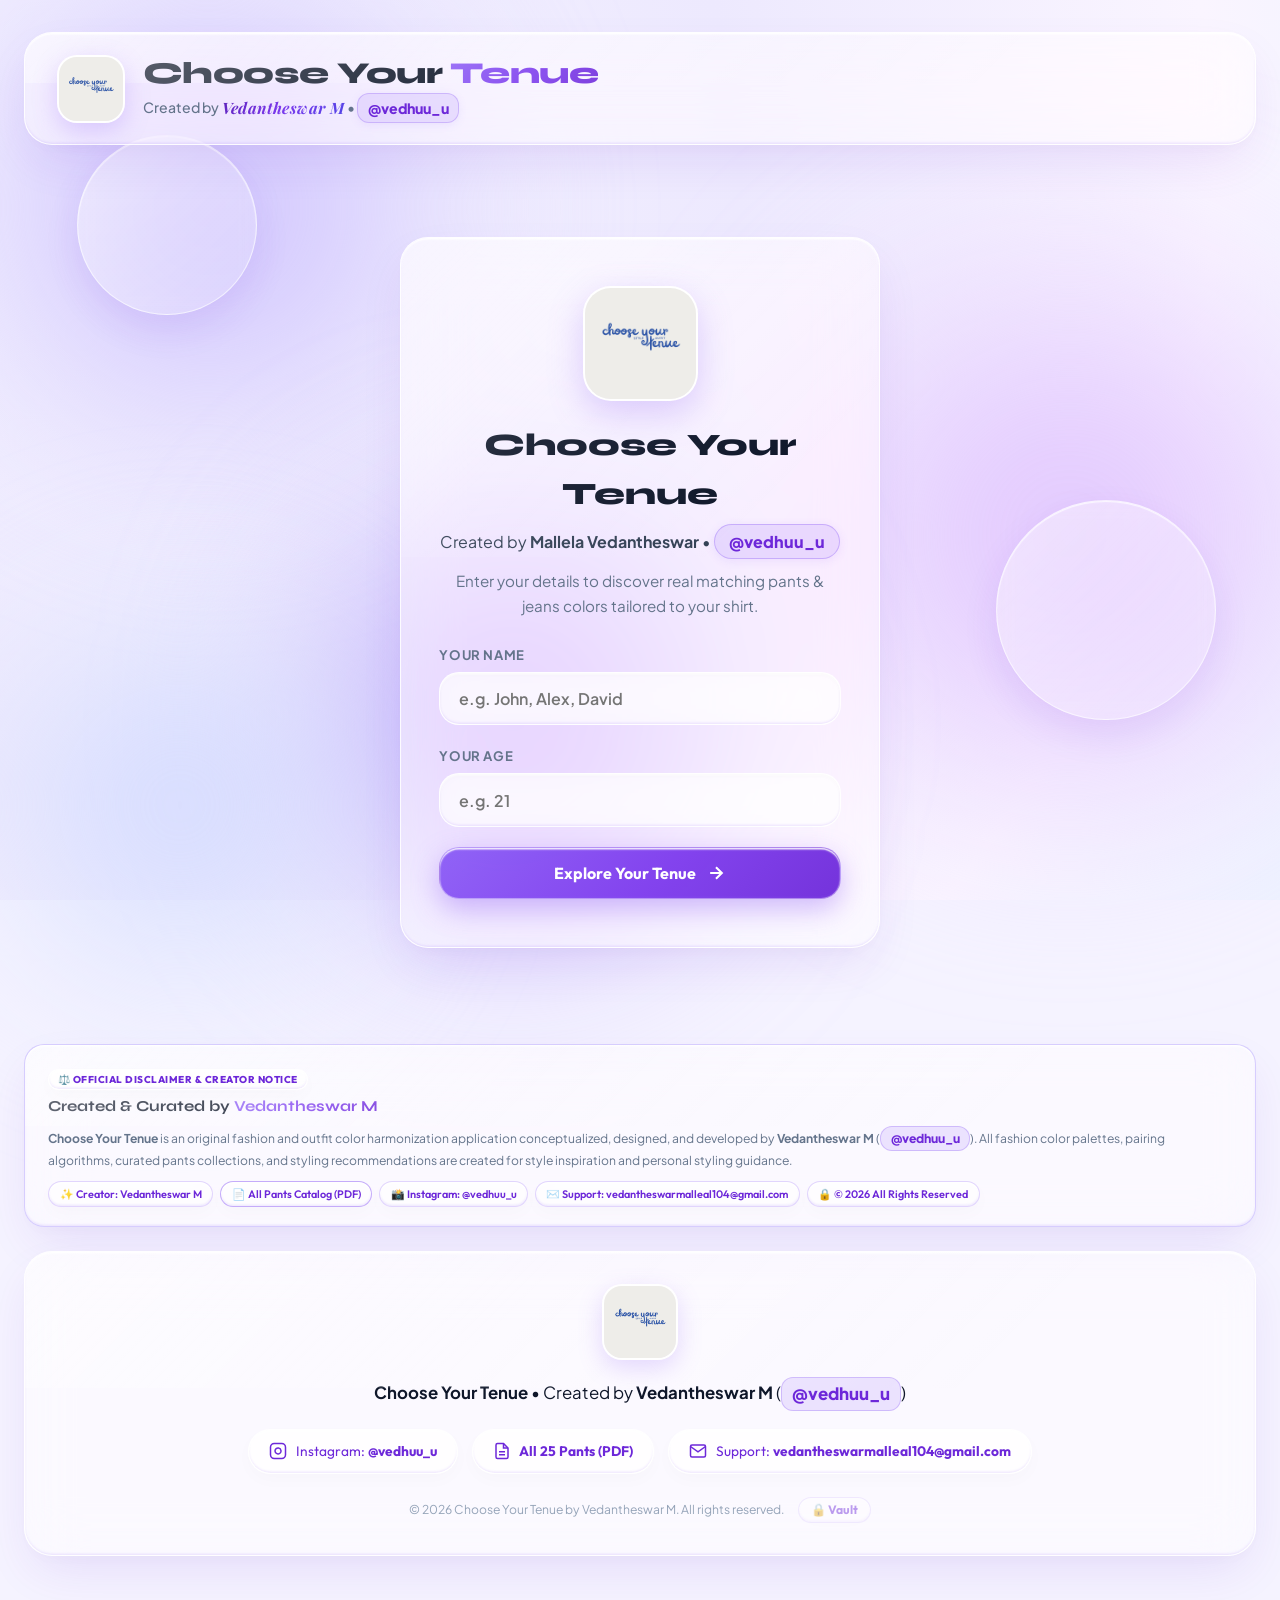
==== commit c4555604: "Add All Pants PDF Lookbook Catalog and direct PDF print engine" ====
--- a/index.html
+++ b/index.html
@@ -158,7 +158,13 @@
               <h3>Pants by Color</h3>
               <p class="subtext">Select a color category to explore matching pants</p>
             </div>
-            <span class="scroll-helper-badge glass-chip-ultra">🎨 Color Filter</span>
+            <div class="panel-header-actions">
+              <button type="button" id="openCatalogPdfBtn" class="btn-catalog-pdf glass-chip-ultra" title="View & Download All 25 Pants in PDF">
+                <svg width="15" height="15" viewBox="0 0 24 24" fill="none" stroke="currentColor" stroke-width="2.5"><path d="M14 2H6a2 2 0 0 0-2 2v16a2 2 0 0 0 2 2h12a2 2 0 0 0 2-2V8z"></path><polyline points="14 2 14 8 20 8"></polyline><line x1="16" y1="13" x2="8" y2="13"></line><line x1="16" y1="17" x2="8" y2="17"></line></svg>
+                <span>All Pants PDF</span>
+              </button>
+              <span class="scroll-helper-badge glass-chip-ultra">🎨 Color Filter</span>
+            </div>
           </div>
 
           <!-- PANT COLOR CATEGORIES FILTER BAR (TOUCH HORIZONTAL SCROLL) -->
@@ -218,6 +224,7 @@
         </p>
         <div class="disclaimer-pills-row">
           <span class="disclaimer-pill glass-chip-ultra">✨ Creator: Vedantheswar M</span>
+          <button type="button" id="openDisclaimerCatalogPdfBtn" class="disclaimer-pill glass-chip-ultra disclaimer-link-pill" style="cursor:pointer; border:1px solid rgba(139,92,246,0.5);">📄 All Pants Catalog (PDF)</button>
           <a href="https://www.instagram.com/vedhuu_u?igsi=MW04eDJ3dDV0NHNpYw==" target="_blank" rel="noopener noreferrer" class="disclaimer-pill glass-chip-ultra disclaimer-link-pill">📸 Instagram: @vedhuu_u</a>
           <a href="mailto:vedantheswarmalleal104@gmail.com" class="disclaimer-pill glass-chip-ultra disclaimer-link-pill">✉️ Support: vedantheswarmalleal104@gmail.com</a>
           <span class="disclaimer-pill glass-chip-ultra">🔒 © 2026 All Rights Reserved</span>
@@ -241,6 +248,12 @@
             <span>Instagram: <strong>@vedhuu_u</strong></span>
           </a>
 
+          <!-- ALL PANTS PDF CATALOG DIRECT LINK -->
+          <a href="catalog.html" target="_blank" class="footer-link-pill glass-chip-ultra">
+            <svg width="18" height="18" viewBox="0 0 24 24" fill="none" stroke="currentColor" stroke-width="2"><path d="M14 2H6a2 2 0 0 0-2 2v16a2 2 0 0 0 2 2h12a2 2 0 0 0 2-2V8z"></path><polyline points="14 2 14 8 20 8"></polyline><line x1="16" y1="13" x2="8" y2="13"></line><line x1="16" y1="17" x2="8" y2="17"></line></svg>
+            <span><strong>All 25 Pants (PDF)</strong></span>
+          </a>
+
           <!-- SUPPORT EMAIL LINK -->
           <a href="mailto:vedantheswarmalleal104@gmail.com" class="footer-link-pill glass-chip-ultra">
             <svg width="18" height="18" viewBox="0 0 24 24" fill="none" stroke="currentColor" stroke-width="2"><path d="M4 4h16c1.1 0 2 .9 2 2v12c0 1.1-.9 2-2 2H4c-1.1 0-2-.9-2-2V6c0-1.1.9-2 2-2z"></path><polyline points="22,6 12,13 2,6"></polyline></svg>
@@ -257,6 +270,63 @@
       </div>
     </footer>
 
+  </div>
+
+  <!-- ALL PANTS MASTER LOOKBOOK & PDF CATALOG MODAL -->
+  <div id="allPantsPdfModal" class="catalog-modal-backdrop hidden" aria-hidden="true" role="dialog">
+    <div class="catalog-modal-container glass-card-ultra">
+      <div class="glass-sheen"></div>
+      
+      <!-- CATALOG MODAL HEADER -->
+      <div class="catalog-modal-header">
+        <div class="catalog-title-box">
+          <div class="catalog-badge-row">
+            <span class="catalog-badge glass-chip-ultra">📄 Master Lookbook Catalog</span>
+            <span class="catalog-count-pill glass-chip-ultra">✨ 25 Curated Pants</span>
+          </div>
+          <h3 class="catalog-title">All Matching Pants & Jeans Collection</h3>
+          <p class="catalog-sub">Curated by <strong>Vedantheswar M</strong> (<a href="https://www.instagram.com/vedhuu_u?igsi=MW04eDJ3dDV0NHNpYw==" target="_blank" rel="noopener noreferrer" class="creator-inline-tag">@vedhuu_u</a>) • Complete Color & Styling Guide</p>
+        </div>
+
+        <div class="catalog-header-actions">
+          <button type="button" id="printCatalogPdfBtn" class="btn btn-primary glass-btn-primary btn-print-pdf">
+            <svg width="18" height="18" viewBox="0 0 24 24" fill="none" stroke="currentColor" stroke-width="2.5"><path d="M6 9V2h12v7M6 18H4a2 2 0 0 1-2-2v-5a2 2 0 0 1 2-2h16a2 2 0 0 1 2 2v5a2 2 0 0 1-2 2h-2M6 14h12v8H6z"/></svg>
+            <span>Save / Print as PDF</span>
+          </button>
+          <button type="button" class="btn-catalog-close glass-chip-ultra" id="closeCatalogPdfBtn" aria-label="Close Catalog">✕</button>
+        </div>
+      </div>
+
+      <!-- FILTER TABS INSIDE CATALOG -->
+      <div class="catalog-filter-bar" id="catalogModalFilterBar">
+        <button class="catalog-filter-tab active" data-cat-filter="all">✨ All Colors (25)</button>
+        <button class="catalog-filter-tab tab-blue" data-cat-filter="blue">🔵 Blue & Indigo (5)</button>
+        <button class="catalog-filter-tab tab-black" data-cat-filter="black">⚫ Black & Charcoal (8)</button>
+        <button class="catalog-filter-tab tab-green" data-cat-filter="green">🟢 Olive & Green (2)</button>
+        <button class="catalog-filter-tab tab-cream" data-cat-filter="cream">⚪ Cream & White (2)</button>
+        <button class="catalog-filter-tab tab-brown" data-cat-filter="brown">🟤 Beige, Tan & Brown (8)</button>
+      </div>
+
+      <!-- ALL PANTS GRID CONTAINER -->
+      <div class="catalog-pants-grid" id="catalogPantsGrid">
+        <!-- Dynamically rendered 25 pants cards -->
+      </div>
+
+      <!-- CATALOG MODAL FOOTER -->
+      <div class="catalog-modal-footer">
+        <p class="catalog-footer-credits">© 2026 Choose Your Tenue by Vedantheswar M • All styling palettes and algorithms reserved.</p>
+        <div class="catalog-footer-btns">
+          <a href="catalog.html" target="_blank" class="btn-open-standalone glass-chip-ultra">
+            <span>Open Standalone PDF Page ↗</span>
+          </a>
+          <button type="button" class="btn btn-primary glass-btn-primary btn-print-pdf" id="printCatalogPdfBottomBtn">
+            <svg width="18" height="18" viewBox="0 0 24 24" fill="none" stroke="currentColor" stroke-width="2.5"><path d="M6 9V2h12v7M6 18H4a2 2 0 0 1-2-2v-5a2 2 0 0 1 2-2h16a2 2 0 0 1 2 2v5a2 2 0 0 1-2 2h-2M6 14h12v8H6z"/></svg>
+            <span>Save / Print as PDF</span>
+          </button>
+        </div>
+      </div>
+
+    </div>
   </div>
 
   <!-- PRIVATE CREATOR DATA VAULT MODAL (PROTECTED BY PIN) -->
--- a/style.css
+++ b/style.css
@@ -2440,3 +2440,381 @@
     transform: translateY(0);
   }
 }
+
+/* ========================================================
+   ALL PANTS PDF CATALOG MODAL & PRINT STYLES
+   ======================================================== */
+.btn-catalog-pdf {
+  font-family: 'Outfit', sans-serif;
+  font-size: 0.78rem;
+  font-weight: 700;
+  color: #6D28D9;
+  padding: 0.35rem 0.8rem;
+  border-radius: var(--radius-full);
+  display: inline-flex;
+  align-items: center;
+  gap: 0.35rem;
+  cursor: pointer;
+  background: rgba(255, 255, 255, 0.85);
+  border: 1.5px solid rgba(139, 92, 246, 0.4);
+  box-shadow: 0 4px 12px rgba(109, 40, 217, 0.12);
+  transition: var(--transition);
+}
+
+.btn-catalog-pdf:hover, .btn-catalog-pdf:active {
+  background: #8B5CF6;
+  color: #FFFFFF;
+  border-color: #8B5CF6;
+  transform: translateY(-2px);
+  box-shadow: 0 6px 20px rgba(109, 40, 217, 0.35);
+}
+
+.panel-header-actions {
+  display: flex;
+  align-items: center;
+  gap: 0.5rem;
+  flex-wrap: wrap;
+}
+
+.catalog-modal-backdrop {
+  position: fixed;
+  top: 0;
+  left: 0;
+  width: 100vw;
+  height: 100vh;
+  background: rgba(15, 23, 42, 0.82);
+  backdrop-filter: blur(24px);
+  -webkit-backdrop-filter: blur(24px);
+  z-index: 999998;
+  display: flex;
+  align-items: center;
+  justify-content: center;
+  padding: clamp(0.75rem, 2.5vw, 2rem);
+  animation: fadeIn 0.25s ease-out;
+}
+
+.catalog-modal-backdrop.hidden {
+  display: none !important;
+}
+
+.catalog-modal-container {
+  max-width: 1120px;
+  width: 100%;
+  max-height: 92vh;
+  overflow-y: auto;
+  padding: clamp(1.25rem, 3vw, 2.2rem);
+  display: flex;
+  flex-direction: column;
+  gap: 1.25rem;
+  box-shadow: 0 30px 80px -10px rgba(109, 40, 217, 0.55), var(--glass-inset);
+  animation: modalScaleUp 0.32s cubic-bezier(0.34, 1.56, 0.64, 1);
+  background: rgba(255, 255, 255, 0.95);
+}
+
+.catalog-modal-header {
+  display: flex;
+  justify-content: space-between;
+  align-items: flex-start;
+  gap: 1rem;
+  flex-wrap: wrap;
+  padding-bottom: 0.85rem;
+  border-bottom: 1.5px solid var(--glass-border);
+}
+
+.catalog-badge-row {
+  display: flex;
+  align-items: center;
+  gap: 0.5rem;
+  margin-bottom: 0.35rem;
+  flex-wrap: wrap;
+}
+
+.catalog-badge {
+  font-family: 'Outfit', sans-serif;
+  font-size: 0.72rem;
+  font-weight: 800;
+  text-transform: uppercase;
+  color: #6D28D9;
+  padding: 0.2rem 0.65rem;
+  border-radius: var(--radius-full);
+}
+
+.catalog-count-pill {
+  font-family: 'Outfit', sans-serif;
+  font-size: 0.72rem;
+  font-weight: 700;
+  color: #059669;
+  padding: 0.2rem 0.65rem;
+  border-radius: var(--radius-full);
+}
+
+.catalog-title {
+  font-family: 'Syne', sans-serif;
+  font-size: clamp(1.25rem, 2.5vw, 1.65rem);
+  font-weight: 800;
+  color: var(--text-main);
+}
+
+.catalog-sub {
+  font-size: 0.84rem;
+  color: var(--text-muted);
+}
+
+.catalog-header-actions {
+  display: flex;
+  align-items: center;
+  gap: 0.65rem;
+}
+
+.btn-print-pdf {
+  display: inline-flex;
+  align-items: center;
+  gap: 0.45rem;
+  font-family: 'Outfit', sans-serif;
+  font-size: 0.85rem;
+  font-weight: 800;
+  padding: 0.6rem 1.15rem;
+  border-radius: var(--radius-full);
+  cursor: pointer;
+  box-shadow: 0 8px 25px rgba(109, 40, 217, 0.35);
+}
+
+.btn-catalog-close {
+  width: 38px;
+  height: 38px;
+  border-radius: 50%;
+  display: flex;
+  align-items: center;
+  justify-content: center;
+  font-size: 1.05rem;
+  font-weight: 800;
+  color: var(--text-main);
+  cursor: pointer;
+  border: 1px solid var(--glass-border);
+  transition: var(--transition);
+}
+
+.btn-catalog-close:hover {
+  background: #E11D48;
+  color: #FFFFFF;
+  border-color: #E11D48;
+  transform: rotate(90deg) scale(1.1);
+}
+
+.catalog-filter-bar {
+  display: flex;
+  gap: 0.5rem;
+  overflow-x: auto;
+  padding-bottom: 0.35rem;
+}
+
+.catalog-filter-tab {
+  background: rgba(255, 255, 255, 0.8);
+  border: 1.5px solid var(--glass-border);
+  color: var(--text-body);
+  font-family: 'Outfit', sans-serif;
+  font-size: 0.78rem;
+  font-weight: 700;
+  padding: 0.4rem 0.85rem;
+  border-radius: var(--radius-full);
+  cursor: pointer;
+  white-space: nowrap;
+  transition: var(--transition);
+}
+
+.catalog-filter-tab:hover, .catalog-filter-tab:active {
+  background: #FFFFFF;
+  border-color: #8B5CF6;
+  transform: translateY(-1px);
+}
+
+.catalog-filter-tab.active {
+  background: var(--primary-gradient);
+  color: #FFFFFF;
+  border-color: rgba(255, 255, 255, 0.5);
+  box-shadow: 0 6px 18px rgba(109, 40, 217, 0.35);
+}
+
+.catalog-pants-grid {
+  display: grid;
+  grid-template-columns: repeat(auto-fill, minmax(230px, 1fr));
+  gap: 1.15rem;
+}
+
+.catalog-pant-card {
+  background: rgba(255, 255, 255, 0.9);
+  border: 1.5px solid var(--glass-border);
+  border-radius: var(--radius-md);
+  overflow: hidden;
+  display: flex;
+  flex-direction: column;
+  box-shadow: 0 4px 15px rgba(0, 0, 0, 0.03);
+  transition: var(--transition);
+}
+
+.catalog-pant-card:hover {
+  transform: translateY(-3px);
+  box-shadow: 0 10px 25px rgba(109, 40, 217, 0.15);
+  border-color: #8B5CF6;
+}
+
+.catalog-pant-thumb-box {
+  width: 100%;
+  height: 200px;
+  background: #0B0F19;
+  position: relative;
+  overflow: hidden;
+}
+
+.catalog-pant-thumb-img {
+  width: 100%;
+  height: 100%;
+  object-fit: cover;
+  object-position: center 15%;
+  display: block;
+}
+
+.catalog-pant-color-dot {
+  position: absolute;
+  top: 8px;
+  right: 8px;
+  width: 18px;
+  height: 18px;
+  border-radius: 50%;
+  border: 2px solid #FFFFFF;
+  box-shadow: 0 2px 6px rgba(0,0,0,0.3);
+}
+
+.catalog-pant-body {
+  padding: 0.95rem;
+  display: flex;
+  flex-direction: column;
+  gap: 0.45rem;
+  flex: 1;
+}
+
+.catalog-pant-card-title {
+  font-family: 'Syne', sans-serif;
+  font-size: 0.92rem;
+  font-weight: 700;
+  color: var(--text-main);
+  line-height: 1.3;
+}
+
+.catalog-pant-card-desc {
+  font-size: 0.76rem;
+  color: var(--text-muted);
+  line-height: 1.35;
+}
+
+.catalog-pant-meta-list {
+  margin-top: auto;
+  padding-top: 0.5rem;
+  border-top: 1px dashed var(--glass-border);
+  display: flex;
+  flex-direction: column;
+  gap: 0.25rem;
+  font-size: 0.72rem;
+  color: #475569;
+}
+
+.catalog-pant-meta-list strong {
+  color: var(--text-main);
+}
+
+.catalog-modal-footer {
+  display: flex;
+  justify-content: space-between;
+  align-items: center;
+  gap: 1rem;
+  flex-wrap: wrap;
+  padding-top: 0.85rem;
+  border-top: 1.5px solid var(--glass-border);
+}
+
+.catalog-footer-credits {
+  font-size: 0.78rem;
+  color: var(--text-muted);
+}
+
+.catalog-footer-btns {
+  display: flex;
+  align-items: center;
+  gap: 0.65rem;
+}
+
+.btn-open-standalone {
+  font-family: 'Outfit', sans-serif;
+  font-size: 0.8rem;
+  font-weight: 700;
+  color: #6D28D9;
+  padding: 0.55rem 0.95rem;
+  border-radius: var(--radius-full);
+  text-decoration: none;
+  border: 1px solid rgba(139, 92, 246, 0.35);
+  background: rgba(255, 255, 255, 0.85);
+  transition: var(--transition);
+}
+
+.btn-open-standalone:hover {
+  background: #8B5CF6;
+  color: #FFFFFF;
+}
+
+/* ========================================================
+   PRINT STYLES FOR DIRECT PDF EXPORT
+   ======================================================== */
+@media print {
+  @page {
+    size: A4 portrait;
+    margin: 12mm 10mm;
+  }
+
+  body {
+    background: #FFFFFF !important;
+    color: #000000 !important;
+    padding: 0 !important;
+  }
+
+  .glass-orb, .glass-geometric, .app-header, .login-card, .input-card, .outfit-display-card,
+  .combos-card, .disclaimer-section, .app-footer, .floating-scroll-bar, .vault-modal-backdrop,
+  .catalog-header-actions, .catalog-filter-bar, .catalog-modal-footer, .btn-catalog-close {
+    display: none !important;
+  }
+
+  .catalog-modal-backdrop {
+    position: static !important;
+    display: block !important;
+    background: #FFFFFF !important;
+    backdrop-filter: none !important;
+    padding: 0 !important;
+    width: 100% !important;
+    height: auto !important;
+  }
+
+  .catalog-modal-container {
+    max-width: 100% !important;
+    max-height: none !important;
+    box-shadow: none !important;
+    border: none !important;
+    background: #FFFFFF !important;
+    padding: 0 !important;
+  }
+
+  .catalog-pants-grid {
+    grid-template-columns: repeat(3, 1fr) !important;
+    gap: 12px !important;
+  }
+
+  .catalog-pant-card {
+    border: 1px solid #CBD5E1 !important;
+    box-shadow: none !important;
+    break-inside: avoid !important;
+    page-break-inside: avoid !important;
+  }
+
+  .catalog-pant-thumb-box {
+    height: 180px !important;
+  }
+}
+
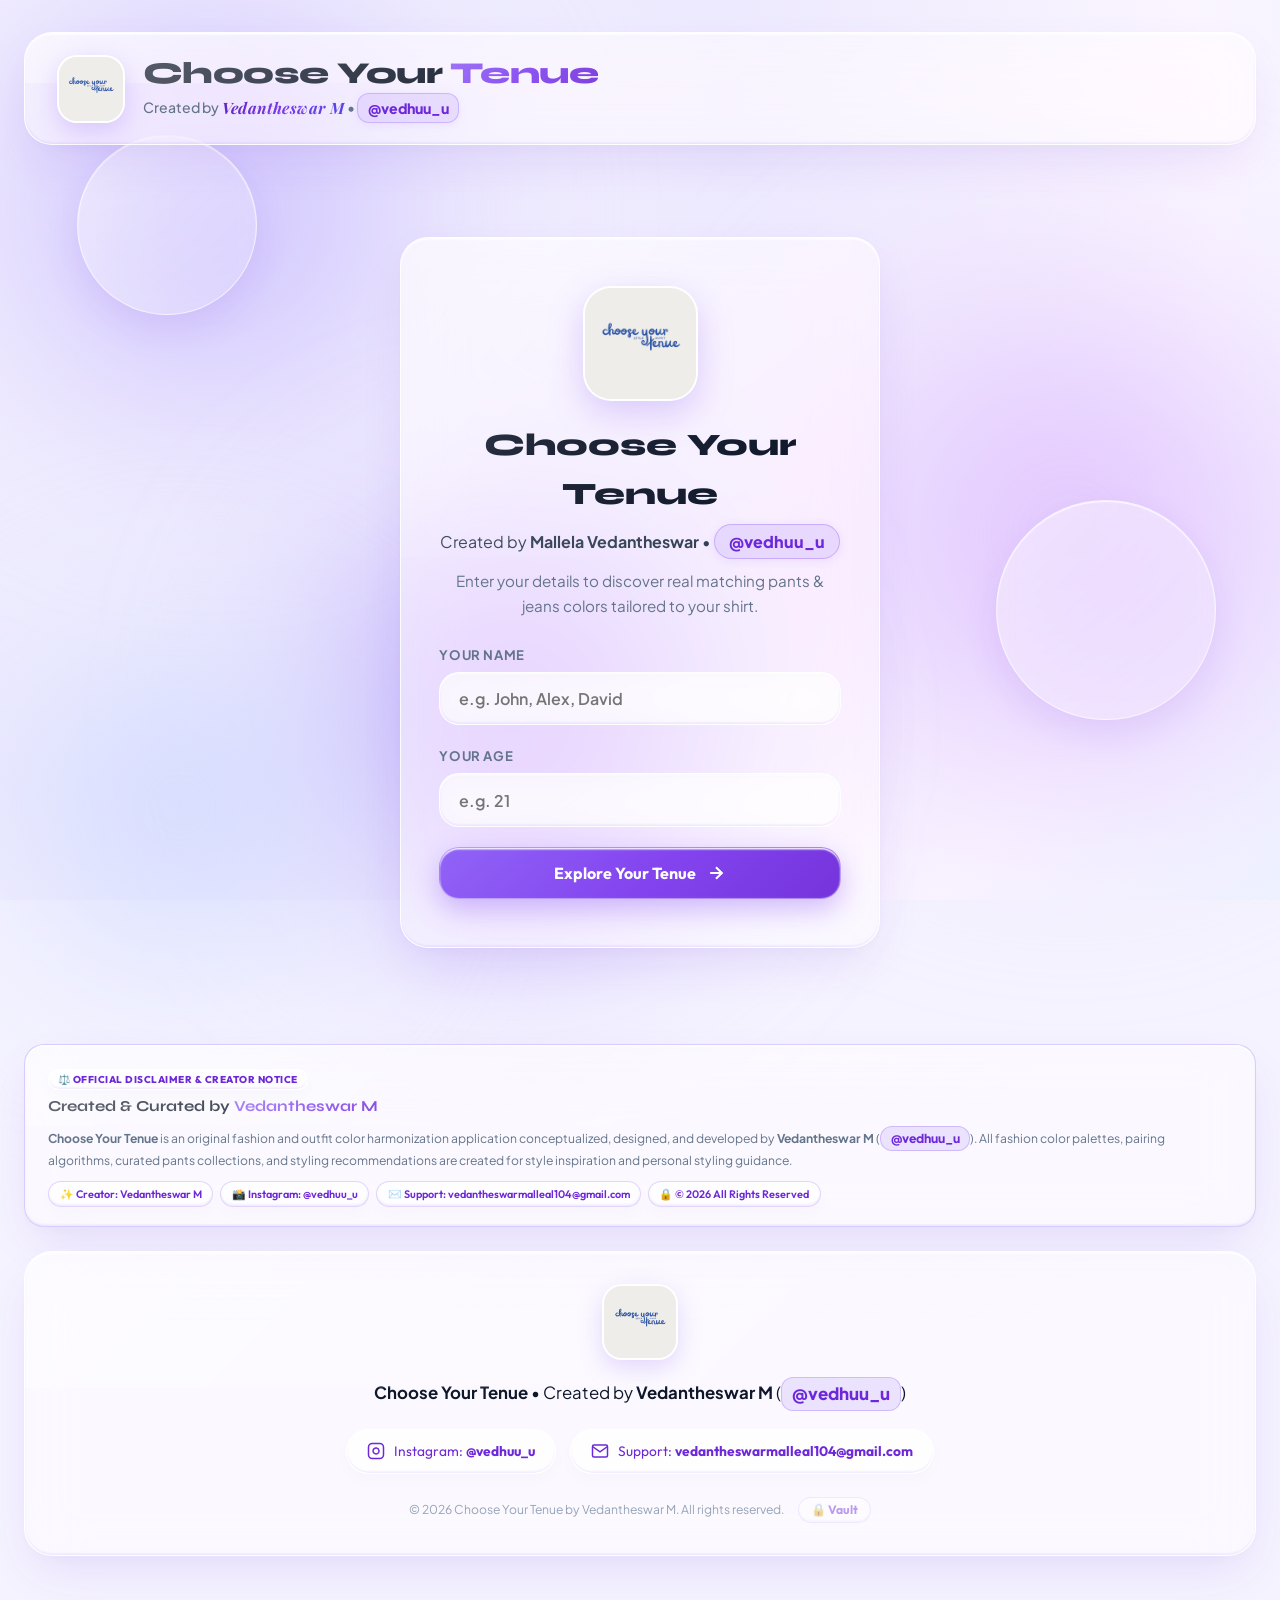
==== commit 84234681: "Generate 4-page PDF catalog with all 25 pants in card format; clean main site UI" ====
--- a/index.html
+++ b/index.html
@@ -158,13 +158,7 @@
               <h3>Pants by Color</h3>
               <p class="subtext">Select a color category to explore matching pants</p>
             </div>
-            <div class="panel-header-actions">
-              <button type="button" id="openCatalogPdfBtn" class="btn-catalog-pdf glass-chip-ultra" title="View & Download All 25 Pants in PDF">
-                <svg width="15" height="15" viewBox="0 0 24 24" fill="none" stroke="currentColor" stroke-width="2.5"><path d="M14 2H6a2 2 0 0 0-2 2v16a2 2 0 0 0 2 2h12a2 2 0 0 0 2-2V8z"></path><polyline points="14 2 14 8 20 8"></polyline><line x1="16" y1="13" x2="8" y2="13"></line><line x1="16" y1="17" x2="8" y2="17"></line></svg>
-                <span>All Pants PDF</span>
-              </button>
-              <span class="scroll-helper-badge glass-chip-ultra">🎨 Color Filter</span>
-            </div>
+            <span class="scroll-helper-badge glass-chip-ultra">🎨 Color Filter</span>
           </div>
 
           <!-- PANT COLOR CATEGORIES FILTER BAR (TOUCH HORIZONTAL SCROLL) -->
@@ -224,7 +218,6 @@
         </p>
         <div class="disclaimer-pills-row">
           <span class="disclaimer-pill glass-chip-ultra">✨ Creator: Vedantheswar M</span>
-          <button type="button" id="openDisclaimerCatalogPdfBtn" class="disclaimer-pill glass-chip-ultra disclaimer-link-pill" style="cursor:pointer; border:1px solid rgba(139,92,246,0.5);">📄 All Pants Catalog (PDF)</button>
           <a href="https://www.instagram.com/vedhuu_u?igsi=MW04eDJ3dDV0NHNpYw==" target="_blank" rel="noopener noreferrer" class="disclaimer-pill glass-chip-ultra disclaimer-link-pill">📸 Instagram: @vedhuu_u</a>
           <a href="mailto:vedantheswarmalleal104@gmail.com" class="disclaimer-pill glass-chip-ultra disclaimer-link-pill">✉️ Support: vedantheswarmalleal104@gmail.com</a>
           <span class="disclaimer-pill glass-chip-ultra">🔒 © 2026 All Rights Reserved</span>
@@ -248,12 +241,6 @@
             <span>Instagram: <strong>@vedhuu_u</strong></span>
           </a>
 
-          <!-- ALL PANTS PDF CATALOG DIRECT LINK -->
-          <a href="catalog.html" target="_blank" class="footer-link-pill glass-chip-ultra">
-            <svg width="18" height="18" viewBox="0 0 24 24" fill="none" stroke="currentColor" stroke-width="2"><path d="M14 2H6a2 2 0 0 0-2 2v16a2 2 0 0 0 2 2h12a2 2 0 0 0 2-2V8z"></path><polyline points="14 2 14 8 20 8"></polyline><line x1="16" y1="13" x2="8" y2="13"></line><line x1="16" y1="17" x2="8" y2="17"></line></svg>
-            <span><strong>All 25 Pants (PDF)</strong></span>
-          </a>
-
           <!-- SUPPORT EMAIL LINK -->
           <a href="mailto:vedantheswarmalleal104@gmail.com" class="footer-link-pill glass-chip-ultra">
             <svg width="18" height="18" viewBox="0 0 24 24" fill="none" stroke="currentColor" stroke-width="2"><path d="M4 4h16c1.1 0 2 .9 2 2v12c0 1.1-.9 2-2 2H4c-1.1 0-2-.9-2-2V6c0-1.1.9-2 2-2z"></path><polyline points="22,6 12,13 2,6"></polyline></svg>
@@ -270,63 +257,6 @@
       </div>
     </footer>
 
-  </div>
-
-  <!-- ALL PANTS MASTER LOOKBOOK & PDF CATALOG MODAL -->
-  <div id="allPantsPdfModal" class="catalog-modal-backdrop hidden" aria-hidden="true" role="dialog">
-    <div class="catalog-modal-container glass-card-ultra">
-      <div class="glass-sheen"></div>
-      
-      <!-- CATALOG MODAL HEADER -->
-      <div class="catalog-modal-header">
-        <div class="catalog-title-box">
-          <div class="catalog-badge-row">
-            <span class="catalog-badge glass-chip-ultra">📄 Master Lookbook Catalog</span>
-            <span class="catalog-count-pill glass-chip-ultra">✨ 25 Curated Pants</span>
-          </div>
-          <h3 class="catalog-title">All Matching Pants & Jeans Collection</h3>
-          <p class="catalog-sub">Curated by <strong>Vedantheswar M</strong> (<a href="https://www.instagram.com/vedhuu_u?igsi=MW04eDJ3dDV0NHNpYw==" target="_blank" rel="noopener noreferrer" class="creator-inline-tag">@vedhuu_u</a>) • Complete Color & Styling Guide</p>
-        </div>
-
-        <div class="catalog-header-actions">
-          <button type="button" id="printCatalogPdfBtn" class="btn btn-primary glass-btn-primary btn-print-pdf">
-            <svg width="18" height="18" viewBox="0 0 24 24" fill="none" stroke="currentColor" stroke-width="2.5"><path d="M6 9V2h12v7M6 18H4a2 2 0 0 1-2-2v-5a2 2 0 0 1 2-2h16a2 2 0 0 1 2 2v5a2 2 0 0 1-2 2h-2M6 14h12v8H6z"/></svg>
-            <span>Save / Print as PDF</span>
-          </button>
-          <button type="button" class="btn-catalog-close glass-chip-ultra" id="closeCatalogPdfBtn" aria-label="Close Catalog">✕</button>
-        </div>
-      </div>
-
-      <!-- FILTER TABS INSIDE CATALOG -->
-      <div class="catalog-filter-bar" id="catalogModalFilterBar">
-        <button class="catalog-filter-tab active" data-cat-filter="all">✨ All Colors (25)</button>
-        <button class="catalog-filter-tab tab-blue" data-cat-filter="blue">🔵 Blue & Indigo (5)</button>
-        <button class="catalog-filter-tab tab-black" data-cat-filter="black">⚫ Black & Charcoal (8)</button>
-        <button class="catalog-filter-tab tab-green" data-cat-filter="green">🟢 Olive & Green (2)</button>
-        <button class="catalog-filter-tab tab-cream" data-cat-filter="cream">⚪ Cream & White (2)</button>
-        <button class="catalog-filter-tab tab-brown" data-cat-filter="brown">🟤 Beige, Tan & Brown (8)</button>
-      </div>
-
-      <!-- ALL PANTS GRID CONTAINER -->
-      <div class="catalog-pants-grid" id="catalogPantsGrid">
-        <!-- Dynamically rendered 25 pants cards -->
-      </div>
-
-      <!-- CATALOG MODAL FOOTER -->
-      <div class="catalog-modal-footer">
-        <p class="catalog-footer-credits">© 2026 Choose Your Tenue by Vedantheswar M • All styling palettes and algorithms reserved.</p>
-        <div class="catalog-footer-btns">
-          <a href="catalog.html" target="_blank" class="btn-open-standalone glass-chip-ultra">
-            <span>Open Standalone PDF Page ↗</span>
-          </a>
-          <button type="button" class="btn btn-primary glass-btn-primary btn-print-pdf" id="printCatalogPdfBottomBtn">
-            <svg width="18" height="18" viewBox="0 0 24 24" fill="none" stroke="currentColor" stroke-width="2.5"><path d="M6 9V2h12v7M6 18H4a2 2 0 0 1-2-2v-5a2 2 0 0 1 2-2h16a2 2 0 0 1 2 2v5a2 2 0 0 1-2 2h-2M6 14h12v8H6z"/></svg>
-            <span>Save / Print as PDF</span>
-          </button>
-        </div>
-      </div>
-
-    </div>
   </div>
 
   <!-- PRIVATE CREATOR DATA VAULT MODAL (PROTECTED BY PIN) -->
--- a/style.css
+++ b/style.css
@@ -2441,380 +2441,4 @@
   }
 }
 
-/* ========================================================
-   ALL PANTS PDF CATALOG MODAL & PRINT STYLES
-   ======================================================== */
-.btn-catalog-pdf {
-  font-family: 'Outfit', sans-serif;
-  font-size: 0.78rem;
-  font-weight: 700;
-  color: #6D28D9;
-  padding: 0.35rem 0.8rem;
-  border-radius: var(--radius-full);
-  display: inline-flex;
-  align-items: center;
-  gap: 0.35rem;
-  cursor: pointer;
-  background: rgba(255, 255, 255, 0.85);
-  border: 1.5px solid rgba(139, 92, 246, 0.4);
-  box-shadow: 0 4px 12px rgba(109, 40, 217, 0.12);
-  transition: var(--transition);
-}
-
-.btn-catalog-pdf:hover, .btn-catalog-pdf:active {
-  background: #8B5CF6;
-  color: #FFFFFF;
-  border-color: #8B5CF6;
-  transform: translateY(-2px);
-  box-shadow: 0 6px 20px rgba(109, 40, 217, 0.35);
-}
-
-.panel-header-actions {
-  display: flex;
-  align-items: center;
-  gap: 0.5rem;
-  flex-wrap: wrap;
-}
-
-.catalog-modal-backdrop {
-  position: fixed;
-  top: 0;
-  left: 0;
-  width: 100vw;
-  height: 100vh;
-  background: rgba(15, 23, 42, 0.82);
-  backdrop-filter: blur(24px);
-  -webkit-backdrop-filter: blur(24px);
-  z-index: 999998;
-  display: flex;
-  align-items: center;
-  justify-content: center;
-  padding: clamp(0.75rem, 2.5vw, 2rem);
-  animation: fadeIn 0.25s ease-out;
-}
-
-.catalog-modal-backdrop.hidden {
-  display: none !important;
-}
-
-.catalog-modal-container {
-  max-width: 1120px;
-  width: 100%;
-  max-height: 92vh;
-  overflow-y: auto;
-  padding: clamp(1.25rem, 3vw, 2.2rem);
-  display: flex;
-  flex-direction: column;
-  gap: 1.25rem;
-  box-shadow: 0 30px 80px -10px rgba(109, 40, 217, 0.55), var(--glass-inset);
-  animation: modalScaleUp 0.32s cubic-bezier(0.34, 1.56, 0.64, 1);
-  background: rgba(255, 255, 255, 0.95);
-}
-
-.catalog-modal-header {
-  display: flex;
-  justify-content: space-between;
-  align-items: flex-start;
-  gap: 1rem;
-  flex-wrap: wrap;
-  padding-bottom: 0.85rem;
-  border-bottom: 1.5px solid var(--glass-border);
-}
-
-.catalog-badge-row {
-  display: flex;
-  align-items: center;
-  gap: 0.5rem;
-  margin-bottom: 0.35rem;
-  flex-wrap: wrap;
-}
-
-.catalog-badge {
-  font-family: 'Outfit', sans-serif;
-  font-size: 0.72rem;
-  font-weight: 800;
-  text-transform: uppercase;
-  color: #6D28D9;
-  padding: 0.2rem 0.65rem;
-  border-radius: var(--radius-full);
-}
-
-.catalog-count-pill {
-  font-family: 'Outfit', sans-serif;
-  font-size: 0.72rem;
-  font-weight: 700;
-  color: #059669;
-  padding: 0.2rem 0.65rem;
-  border-radius: var(--radius-full);
-}
-
-.catalog-title {
-  font-family: 'Syne', sans-serif;
-  font-size: clamp(1.25rem, 2.5vw, 1.65rem);
-  font-weight: 800;
-  color: var(--text-main);
-}
-
-.catalog-sub {
-  font-size: 0.84rem;
-  color: var(--text-muted);
-}
-
-.catalog-header-actions {
-  display: flex;
-  align-items: center;
-  gap: 0.65rem;
-}
-
-.btn-print-pdf {
-  display: inline-flex;
-  align-items: center;
-  gap: 0.45rem;
-  font-family: 'Outfit', sans-serif;
-  font-size: 0.85rem;
-  font-weight: 800;
-  padding: 0.6rem 1.15rem;
-  border-radius: var(--radius-full);
-  cursor: pointer;
-  box-shadow: 0 8px 25px rgba(109, 40, 217, 0.35);
-}
-
-.btn-catalog-close {
-  width: 38px;
-  height: 38px;
-  border-radius: 50%;
-  display: flex;
-  align-items: center;
-  justify-content: center;
-  font-size: 1.05rem;
-  font-weight: 800;
-  color: var(--text-main);
-  cursor: pointer;
-  border: 1px solid var(--glass-border);
-  transition: var(--transition);
-}
-
-.btn-catalog-close:hover {
-  background: #E11D48;
-  color: #FFFFFF;
-  border-color: #E11D48;
-  transform: rotate(90deg) scale(1.1);
-}
-
-.catalog-filter-bar {
-  display: flex;
-  gap: 0.5rem;
-  overflow-x: auto;
-  padding-bottom: 0.35rem;
-}
-
-.catalog-filter-tab {
-  background: rgba(255, 255, 255, 0.8);
-  border: 1.5px solid var(--glass-border);
-  color: var(--text-body);
-  font-family: 'Outfit', sans-serif;
-  font-size: 0.78rem;
-  font-weight: 700;
-  padding: 0.4rem 0.85rem;
-  border-radius: var(--radius-full);
-  cursor: pointer;
-  white-space: nowrap;
-  transition: var(--transition);
-}
-
-.catalog-filter-tab:hover, .catalog-filter-tab:active {
-  background: #FFFFFF;
-  border-color: #8B5CF6;
-  transform: translateY(-1px);
-}
-
-.catalog-filter-tab.active {
-  background: var(--primary-gradient);
-  color: #FFFFFF;
-  border-color: rgba(255, 255, 255, 0.5);
-  box-shadow: 0 6px 18px rgba(109, 40, 217, 0.35);
-}
-
-.catalog-pants-grid {
-  display: grid;
-  grid-template-columns: repeat(auto-fill, minmax(230px, 1fr));
-  gap: 1.15rem;
-}
-
-.catalog-pant-card {
-  background: rgba(255, 255, 255, 0.9);
-  border: 1.5px solid var(--glass-border);
-  border-radius: var(--radius-md);
-  overflow: hidden;
-  display: flex;
-  flex-direction: column;
-  box-shadow: 0 4px 15px rgba(0, 0, 0, 0.03);
-  transition: var(--transition);
-}
-
-.catalog-pant-card:hover {
-  transform: translateY(-3px);
-  box-shadow: 0 10px 25px rgba(109, 40, 217, 0.15);
-  border-color: #8B5CF6;
-}
-
-.catalog-pant-thumb-box {
-  width: 100%;
-  height: 200px;
-  background: #0B0F19;
-  position: relative;
-  overflow: hidden;
-}
-
-.catalog-pant-thumb-img {
-  width: 100%;
-  height: 100%;
-  object-fit: cover;
-  object-position: center 15%;
-  display: block;
-}
-
-.catalog-pant-color-dot {
-  position: absolute;
-  top: 8px;
-  right: 8px;
-  width: 18px;
-  height: 18px;
-  border-radius: 50%;
-  border: 2px solid #FFFFFF;
-  box-shadow: 0 2px 6px rgba(0,0,0,0.3);
-}
-
-.catalog-pant-body {
-  padding: 0.95rem;
-  display: flex;
-  flex-direction: column;
-  gap: 0.45rem;
-  flex: 1;
-}
-
-.catalog-pant-card-title {
-  font-family: 'Syne', sans-serif;
-  font-size: 0.92rem;
-  font-weight: 700;
-  color: var(--text-main);
-  line-height: 1.3;
-}
-
-.catalog-pant-card-desc {
-  font-size: 0.76rem;
-  color: var(--text-muted);
-  line-height: 1.35;
-}
-
-.catalog-pant-meta-list {
-  margin-top: auto;
-  padding-top: 0.5rem;
-  border-top: 1px dashed var(--glass-border);
-  display: flex;
-  flex-direction: column;
-  gap: 0.25rem;
-  font-size: 0.72rem;
-  color: #475569;
-}
-
-.catalog-pant-meta-list strong {
-  color: var(--text-main);
-}
-
-.catalog-modal-footer {
-  display: flex;
-  justify-content: space-between;
-  align-items: center;
-  gap: 1rem;
-  flex-wrap: wrap;
-  padding-top: 0.85rem;
-  border-top: 1.5px solid var(--glass-border);
-}
-
-.catalog-footer-credits {
-  font-size: 0.78rem;
-  color: var(--text-muted);
-}
-
-.catalog-footer-btns {
-  display: flex;
-  align-items: center;
-  gap: 0.65rem;
-}
-
-.btn-open-standalone {
-  font-family: 'Outfit', sans-serif;
-  font-size: 0.8rem;
-  font-weight: 700;
-  color: #6D28D9;
-  padding: 0.55rem 0.95rem;
-  border-radius: var(--radius-full);
-  text-decoration: none;
-  border: 1px solid rgba(139, 92, 246, 0.35);
-  background: rgba(255, 255, 255, 0.85);
-  transition: var(--transition);
-}
-
-.btn-open-standalone:hover {
-  background: #8B5CF6;
-  color: #FFFFFF;
-}
-
-/* ========================================================
-   PRINT STYLES FOR DIRECT PDF EXPORT
-   ======================================================== */
-@media print {
-  @page {
-    size: A4 portrait;
-    margin: 12mm 10mm;
-  }
-
-  body {
-    background: #FFFFFF !important;
-    color: #000000 !important;
-    padding: 0 !important;
-  }
-
-  .glass-orb, .glass-geometric, .app-header, .login-card, .input-card, .outfit-display-card,
-  .combos-card, .disclaimer-section, .app-footer, .floating-scroll-bar, .vault-modal-backdrop,
-  .catalog-header-actions, .catalog-filter-bar, .catalog-modal-footer, .btn-catalog-close {
-    display: none !important;
-  }
-
-  .catalog-modal-backdrop {
-    position: static !important;
-    display: block !important;
-    background: #FFFFFF !important;
-    backdrop-filter: none !important;
-    padding: 0 !important;
-    width: 100% !important;
-    height: auto !important;
-  }
-
-  .catalog-modal-container {
-    max-width: 100% !important;
-    max-height: none !important;
-    box-shadow: none !important;
-    border: none !important;
-    background: #FFFFFF !important;
-    padding: 0 !important;
-  }
-
-  .catalog-pants-grid {
-    grid-template-columns: repeat(3, 1fr) !important;
-    gap: 12px !important;
-  }
-
-  .catalog-pant-card {
-    border: 1px solid #CBD5E1 !important;
-    box-shadow: none !important;
-    break-inside: avoid !important;
-    page-break-inside: avoid !important;
-  }
-
-  .catalog-pant-thumb-box {
-    height: 180px !important;
-  }
-}
-
+
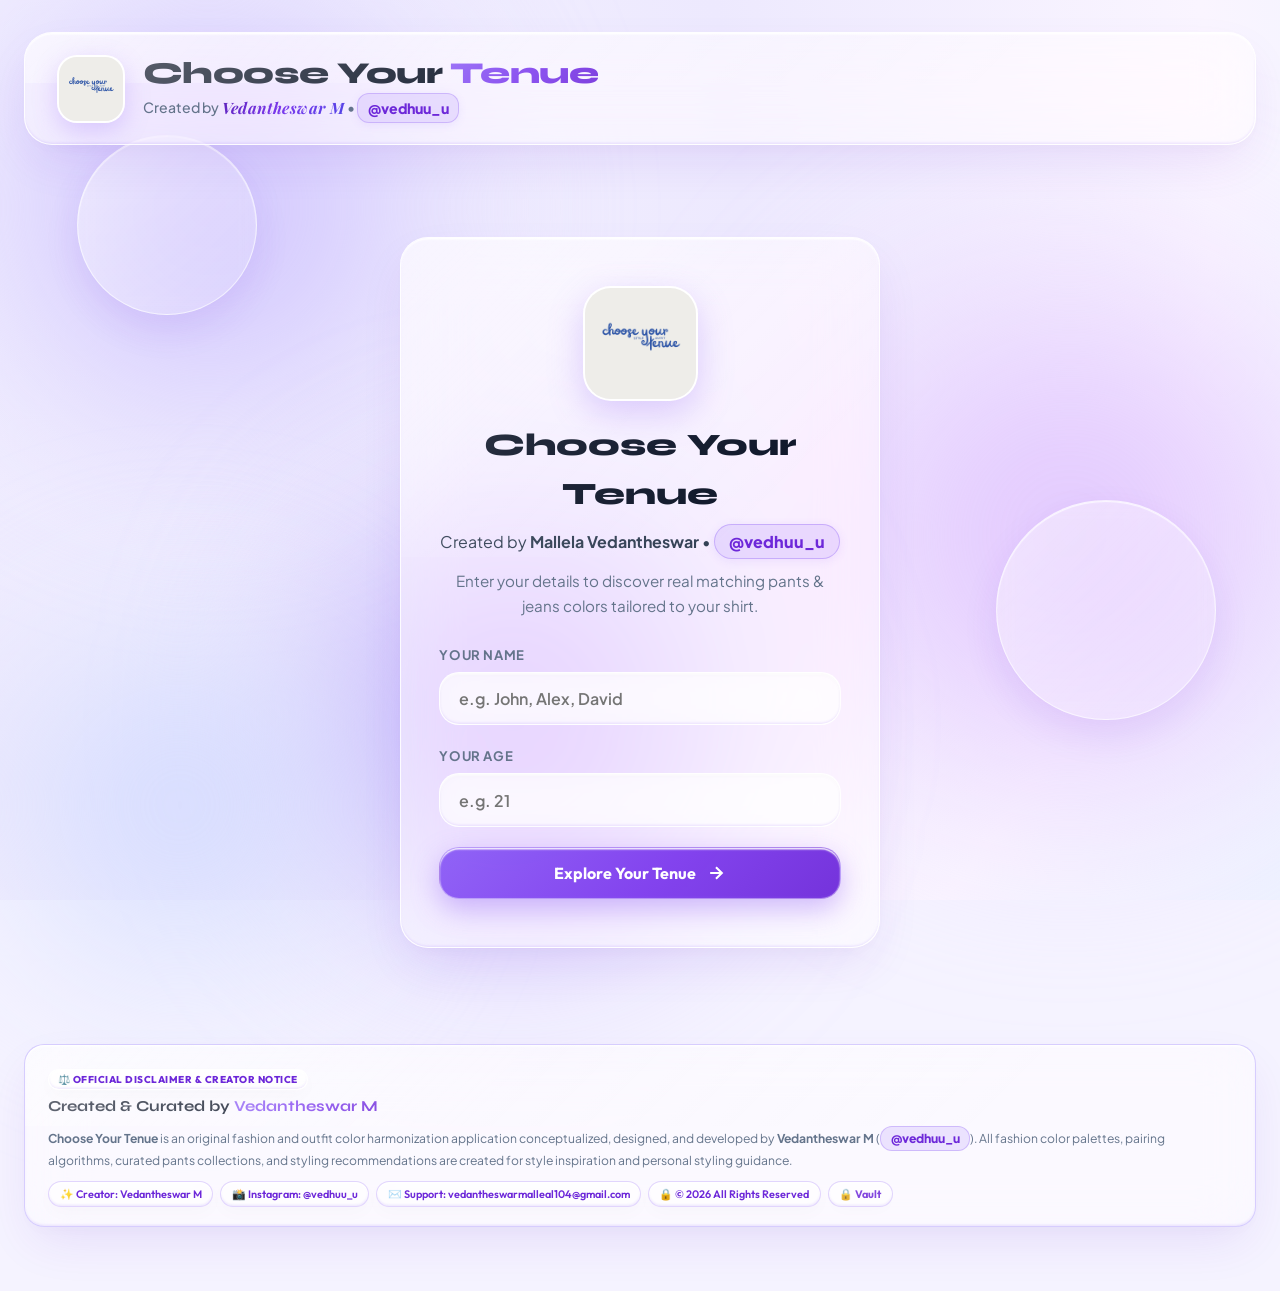
==== commit 6e635a9c: "Add @vedhuu_u watermark to lookbook download; merge vault into single disclaimer card" ====
--- a/index.html
+++ b/index.html
@@ -205,8 +205,8 @@
 
     </main>
 
-    <!-- DISCLAIMER & CREATOR CREDITS CARD (COMPACT SMALL FONT) -->
-    <section class="disclaimer-section">
+    <!-- DISCLAIMER & CREATOR CREDITS CARD WITH INTEGRATED VAULT (COMPACT & CLEAN) -->
+    <footer class="disclaimer-section">
       <div class="disclaimer-card glass-card-ultra">
         <div class="glass-sheen"></div>
         <div class="disclaimer-header">
@@ -221,35 +221,6 @@
           <a href="https://www.instagram.com/vedhuu_u?igsi=MW04eDJ3dDV0NHNpYw==" target="_blank" rel="noopener noreferrer" class="disclaimer-pill glass-chip-ultra disclaimer-link-pill">📸 Instagram: @vedhuu_u</a>
           <a href="mailto:vedantheswarmalleal104@gmail.com" class="disclaimer-pill glass-chip-ultra disclaimer-link-pill">✉️ Support: vedantheswarmalleal104@gmail.com</a>
           <span class="disclaimer-pill glass-chip-ultra">🔒 © 2026 All Rights Reserved</span>
-        </div>
-      </div>
-    </section>
-
-    <!-- FOOTER WITH INSTAGRAM & SUPPORT EMAIL (DESKTOP & MOBILE) -->
-    <footer class="app-footer">
-      <div class="footer-card glass-card-ultra">
-        <div class="glass-sheen"></div>
-        <div class="footer-logo-badge glass-chip-ultra">
-          <img src="images/logo.png" alt="Choose Your Tenue" class="footer-logo-img">
-        </div>
-        <p class="footer-title"><strong>Choose Your Tenue</strong> • Created by <strong>Vedantheswar M</strong> (<a href="https://www.instagram.com/vedhuu_u?igsi=MW04eDJ3dDV0NHNpYw==" target="_blank" rel="noopener noreferrer" class="creator-inline-tag">@vedhuu_u</a>)</p>
-        
-        <div class="footer-links-group">
-          <!-- INSTAGRAM LINK -->
-          <a href="https://www.instagram.com/vedhuu_u?igsi=MW04eDJ3dDV0NHNpYw==" target="_blank" rel="noopener noreferrer" class="footer-link-pill glass-chip-ultra">
-            <svg width="18" height="18" viewBox="0 0 24 24" fill="none" stroke="currentColor" stroke-width="2"><rect x="2" y="2" width="20" height="20" rx="5" ry="5"></rect><path d="M16 11.37A4 4 0 1 1 12.63 8 4 4 0 0 1 16 11.37z"></path><line x1="17.5" y1="6.5" x2="17.51" y2="6.5"></line></svg>
-            <span>Instagram: <strong>@vedhuu_u</strong></span>
-          </a>
-
-          <!-- SUPPORT EMAIL LINK -->
-          <a href="mailto:vedantheswarmalleal104@gmail.com" class="footer-link-pill glass-chip-ultra">
-            <svg width="18" height="18" viewBox="0 0 24 24" fill="none" stroke="currentColor" stroke-width="2"><path d="M4 4h16c1.1 0 2 .9 2 2v12c0 1.1-.9 2-2 2H4c-1.1 0-2-.9-2-2V6c0-1.1.9-2 2-2z"></path><polyline points="22,6 12,13 2,6"></polyline></svg>
-            <span class="footer-email-text">Support: <strong>vedantheswarmalleal104@gmail.com</strong></span>
-          </a>
-        </div>
-
-        <div class="footer-bottom-row">
-          <p class="footer-copyright">© 2026 Choose Your Tenue by Vedantheswar M. All rights reserved.</p>
           <button type="button" class="footer-vault-btn glass-chip-ultra" id="openVaultFooterBtn" title="Creator Data Vault">
             <span>🔒 Vault</span>
           </button>
--- a/style.css
+++ b/style.css
@@ -1802,125 +1802,32 @@
 }
 
 /* ========================================================
-   FOOTER (DESKTOP & MOBILE RESPONSIVE)
-   ======================================================== */
-.app-footer {
-  margin-top: 1.5rem;
-}
-
-.footer-card {
-  padding: clamp(1.5rem, 3.5vw, 2rem) clamp(1.2rem, 3.5vw, 2.5rem);
-  text-align: center;
-  display: flex;
-  flex-direction: column;
-  align-items: center;
-  gap: 1.1rem;
-}
-
-.footer-logo-badge {
-  width: clamp(62px, 8vw, 76px);
-  height: clamp(62px, 8vw, 76px);
-  border-radius: var(--radius-md);
-  display: flex;
+/* Dedicated Vault Button in Disclaimer */
+.footer-vault-btn {
+  font-family: 'Outfit', sans-serif;
+  font-size: 0.68rem;
+  font-weight: 700;
+  color: #6D28D9;
+  padding: 0.22rem 0.65rem;
+  border-radius: var(--radius-full);
+  border: 1px solid rgba(139, 92, 246, 0.3);
+  background: rgba(255, 255, 255, 0.7);
+  opacity: 0.85;
+  cursor: pointer;
+  transition: var(--transition);
+  display: inline-flex;
   align-items: center;
   justify-content: center;
-  background: #FFFFFF;
-  box-shadow: 0 8px 24px rgba(139, 92, 246, 0.22), var(--glass-inset);
-  overflow: hidden;
-  padding: 0;
-  border: 2px solid var(--glass-border);
-  transition: var(--transition);
-}
-
-.footer-logo-badge:hover {
-  transform: translateY(-2px) scale(1.06);
-  box-shadow: 0 12px 30px rgba(139, 92, 246, 0.35);
-}
-
-.footer-logo-img {
-  width: 100%;
-  height: 100%;
-  object-fit: cover;
-  display: block;
-}
-
-.footer-title {
-  font-size: clamp(0.92rem, 2vw, 1.05rem);
-  color: var(--text-main);
-}
-
-.footer-links-group {
-  display: flex;
-  align-items: center;
-  justify-content: center;
-  gap: 0.85rem;
-  flex-wrap: wrap;
-  width: 100%;
-}
-
-.footer-link-pill {
-  display: inline-flex;
-  align-items: center;
-  justify-content: center;
-  gap: 0.55rem;
-  padding: 0.65rem clamp(0.9rem, 2.5vw, 1.25rem);
-  border-radius: var(--radius-full);
-  font-family: 'Outfit', sans-serif;
-  font-size: clamp(0.78rem, 1.8vw, 0.86rem);
-  color: #6D28D9;
-  transition: var(--transition);
-  min-height: 44px;
-}
-
-.footer-link-pill:hover, .footer-link-pill:active {
+  gap: 0.25rem;
+}
+
+.footer-vault-btn:hover, .footer-vault-btn:active {
+  opacity: 1;
   background: #8B5CF6;
   color: #FFFFFF;
   border-color: #8B5CF6;
-  transform: translateY(-3px) scale(1.03);
-  box-shadow: 0 8px 24px rgba(139, 92, 246, 0.4);
-}
-
-.footer-bottom-row {
-  display: flex;
-  align-items: center;
-  justify-content: center;
-  gap: 0.85rem;
-  width: 100%;
-  position: relative;
-  flex-wrap: wrap;
-  margin-top: 0.35rem;
-}
-
-.footer-copyright {
-  font-size: 0.76rem;
-  color: var(--text-dim);
-}
-
-/* Dedicated Bottom Footer Vault Button */
-.footer-vault-btn {
-  font-family: 'Outfit', sans-serif;
-  font-size: 0.76rem;
-  font-weight: 700;
-  color: #6D28D9;
-  padding: 0.28rem 0.75rem;
-  border-radius: var(--radius-full);
-  border: 1px solid rgba(139, 92, 246, 0.25);
-  background: rgba(255, 255, 255, 0.6);
-  opacity: 0.45;
-  cursor: pointer;
-  transition: all 0.25s ease;
-  display: inline-flex;
-  align-items: center;
-  justify-content: center;
-  gap: 0.3rem;
-}
-
-.footer-vault-btn:hover, .footer-vault-btn:active {
-  opacity: 1;
-  background: #FFFFFF;
-  border-color: #8B5CF6;
-  transform: translateY(-2px);
-  box-shadow: 0 4px 14px rgba(109, 40, 217, 0.25);
+  transform: translateY(-1px);
+  box-shadow: 0 3px 10px rgba(139, 92, 246, 0.25);
 }
 
 .btn-floating-vault-discreet {
